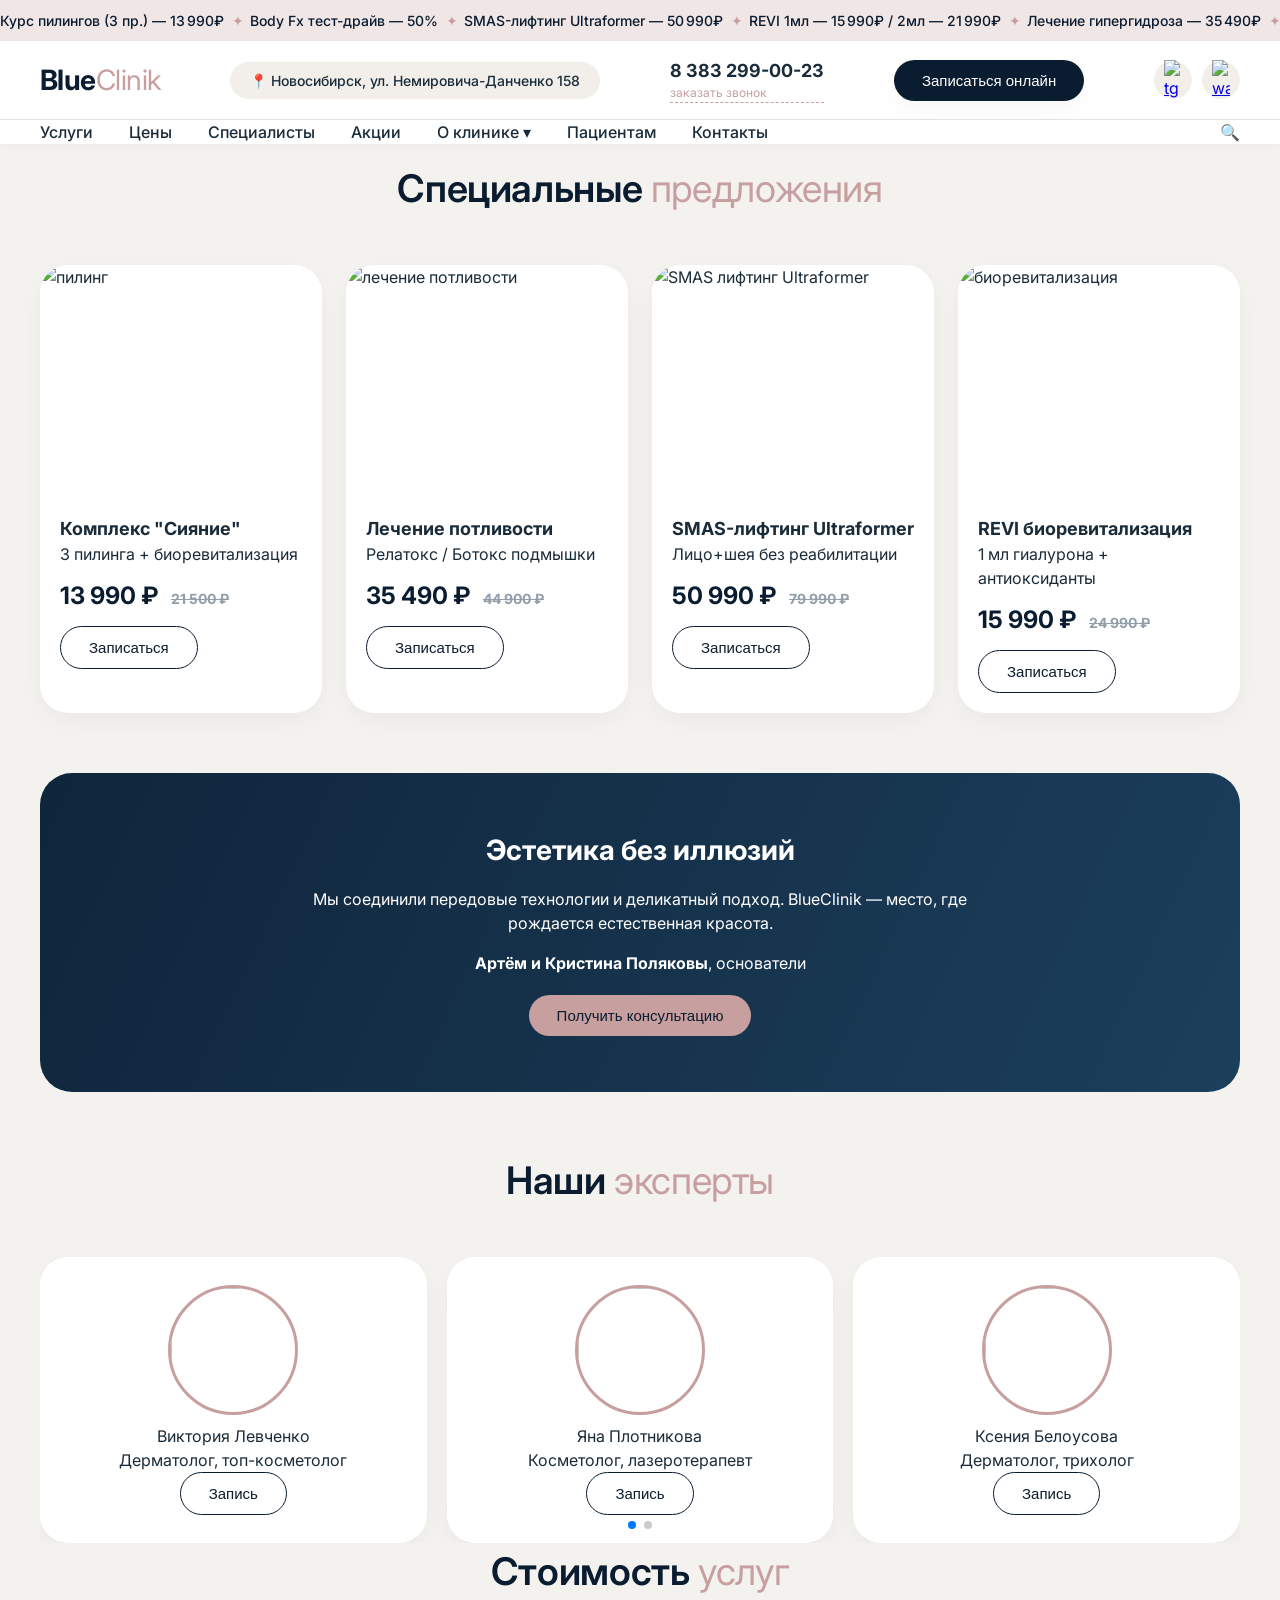
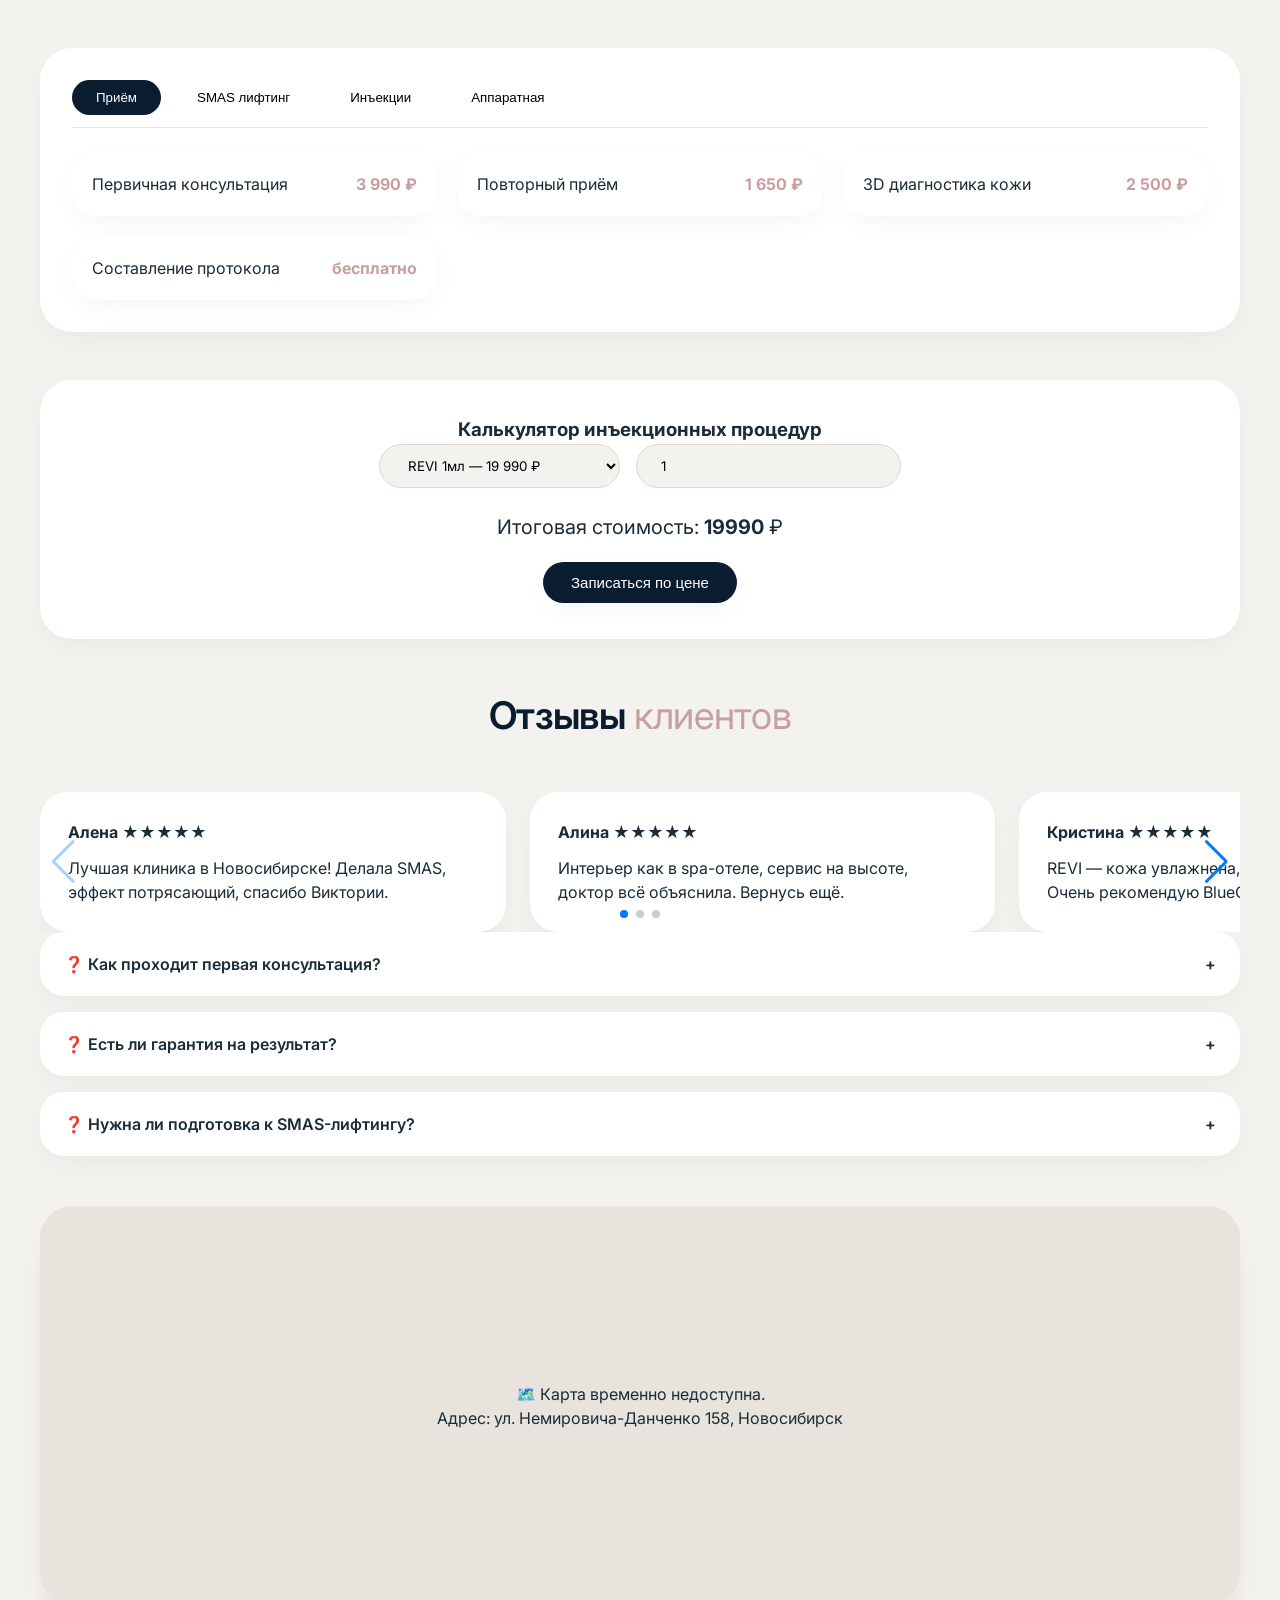
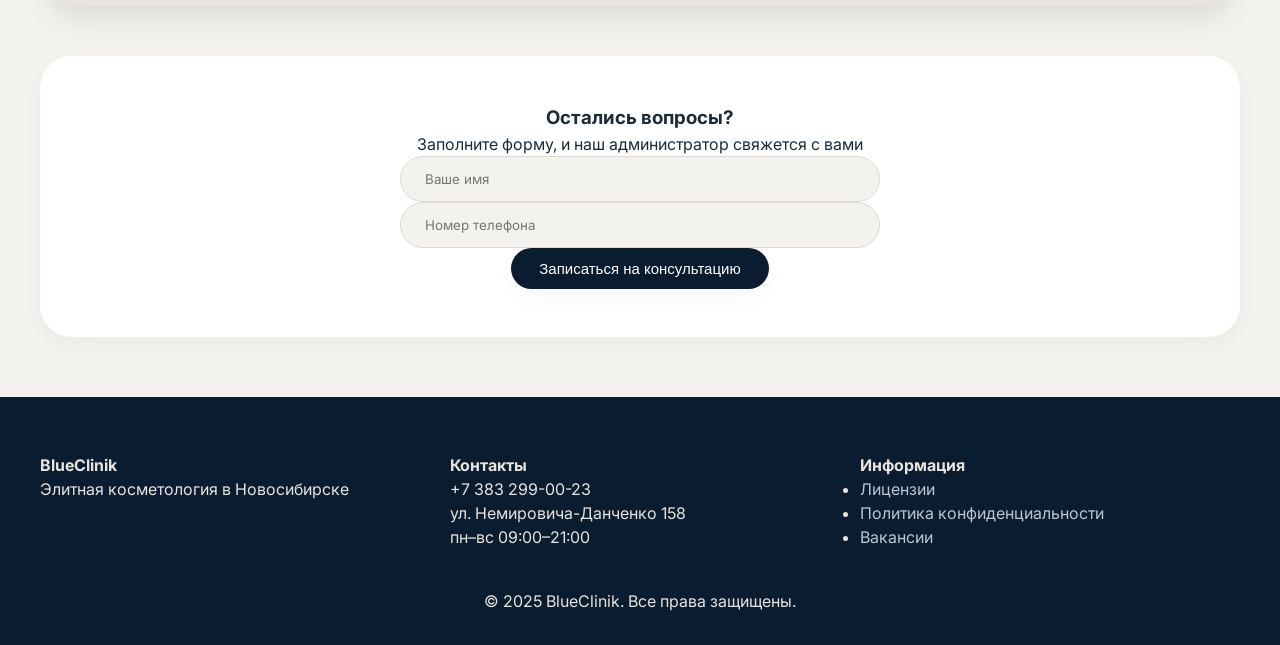
==== blueclinik/index.html @ 09b3f201 "2" ====
<!DOCTYPE html>
<html lang="ru">
<head>
    <meta charset="UTF-8">
    <meta name="viewport" content="width=device-width, initial-scale=1.0, user-scalable=yes">
    <title>BlueClinik | Элитная косметология Новосибирск</title>
    <link href="https://fonts.googleapis.com/css2?family=Inter:opsz,wght@14..32,300;14..32,400;14..32,500;14..32,600;14..32,700&display=swap" rel="stylesheet">
    <link rel="stylesheet" href="https://cdn.jsdelivr.net/npm/swiper@11/swiper-bundle.min.css" />
    <style>
        * {
            margin: 0;
            padding: 0;
            box-sizing: border-box;
        }

        :root {
            --bg-page: #F4F2EF;
            --card-bg: #FFFFFF;
            --primary-dark: #0A1C2F;
            --primary-medium: #1F3E5C;
            --accent: #C89F9F;
            --accent-light: #F1E6E6;
            --text-dark: #1A2C3A;
            --text-medium: #5D6F7F;
            --text-light: #919EAB;
            --shadow: 0 8px 28px -6px rgba(0, 0, 0, 0.06);
            --shadow-hover: 0 20px 32px -12px rgba(0, 0, 0, 0.12);
            --transition: all 0.3s ease;
            --border-radius-card: 28px;
        }

        body {
            font-family: 'Inter', sans-serif;
            background-color: var(--bg-page);
            color: var(--text-dark);
            line-height: 1.5;
            scroll-behavior: smooth;
        }

        .container {
            max-width: 1280px;
            margin: 0 auto;
            padding: 0 40px;
        }

        .section-title {
            font-size: 38px;
            font-weight: 600;
            margin-bottom: 48px;
            text-align: center;
            color: var(--primary-dark);
            letter-spacing: -0.01em;
        }
        .section-title span {
            color: var(--accent);
            font-weight: 400;
        }

        .btn {
            display: inline-flex;
            align-items: center;
            justify-content: center;
            gap: 8px;
            padding: 12px 28px;
            font-weight: 500;
            border-radius: 60px;
            transition: var(--transition);
            cursor: pointer;
            border: none;
            font-size: 15px;
        }
        .btn-primary {
            background: var(--primary-dark);
            color: white;
            box-shadow: var(--shadow);
        }
        .btn-primary:hover {
            background: var(--primary-medium);
            transform: translateY(-2px);
        }
        .btn-outline {
            background: transparent;
            border: 1.5px solid var(--primary-dark);
            color: var(--primary-dark);
        }
        .btn-outline:hover {
            background: var(--primary-dark);
            color: white;
        }
        .btn-accent {
            background: var(--accent);
            color: var(--primary-dark);
        }
        .btn-accent:hover {
            background: #B88888;
            transform: translateY(-2px);
        }

        /* Header */
        .header {
            position: fixed;
            top: 0;
            left: 0;
            width: 100%;
            z-index: 1000;
            background: var(--card-bg);
            box-shadow: 0 2px 12px rgba(0,0,0,0.03);
        }
        .ticker {
            background: var(--accent-light);
            overflow: hidden;
            white-space: nowrap;
            padding: 10px 0;
            font-size: 14px;
            font-weight: 500;
            color: var(--primary-dark);
        }
        .ticker-content {
            display: inline-block;
            animation: ticker 35s linear infinite;
        }
        .ticker-content span {
            display: inline;
            margin: 0;
            padding: 0;
        }
        .ticker-content span:not(:last-child)::after {
            content: " ✦ ";
            margin: 0 2px 0 4px;
            color: var(--accent);
        }
        @keyframes ticker {
            0% { transform: translateX(0); }
            100% { transform: translateX(-50%); }
        }

        .header-main {
            padding: 16px 0;
            border-bottom: 1px solid #E8E3DC;
        }
        .header-top {
            display: flex;
            align-items: center;
            justify-content: space-between;
            flex-wrap: wrap;
            gap: 20px;
        }
        .logo {
            font-size: 28px;
            font-weight: 700;
            letter-spacing: -0.02em;
            color: var(--primary-dark);
            text-decoration: none;
        }
        .logo span {
            color: var(--accent);
            font-weight: 400;
        }
        .address {
            display: flex;
            align-items: center;
            gap: 8px;
            background: #F2EFEB;
            padding: 8px 20px;
            border-radius: 60px;
            font-size: 14px;
            font-weight: 500;
        }
        .phone-number {
            font-weight: 700;
            font-size: 18px;
        }
        .callback-link {
            font-size: 12px;
            color: var(--accent);
            cursor: pointer;
            border-bottom: 1px dashed;
        }
        .messengers {
            display: flex;
            gap: 10px;
        }
        .messenger {
            width: 38px;
            height: 38px;
            background: #F2EFEB;
            border-radius: 50%;
            display: flex;
            align-items: center;
            justify-content: center;
            transition: var(--transition);
        }
        .nav {
            background: var(--card-bg);
        }
        .nav .container {
            display: flex;
            justify-content: space-between;
            align-items: center;
        }
        .menu {
            display: flex;
            list-style: none;
            gap: 36px;
        }
        .menu a {
            text-decoration: none;
            color: var(--text-dark);
            font-weight: 500;
            transition: var(--transition);
        }
        .menu a:hover {
            color: var(--accent);
        }
        .dropbtn {
            position: relative;
        }
        .submenu {
            position: absolute;
            top: 100%;
            left: 0;
            background: white;
            min-width: 200px;
            border-radius: 20px;
            box-shadow: var(--shadow-hover);
            padding: 12px 0;
            opacity: 0;
            visibility: hidden;
            transition: 0.2s;
            list-style: none;
            z-index: 100;
        }
        .dropbtn:hover .submenu {
            opacity: 1;
            visibility: visible;
        }
        .submenu li a {
            padding: 8px 24px;
            display: block;
        }
        .mobile-toggle {
            display: none;
            background: none;
            border: none;
            font-size: 28px;
            cursor: pointer;
        }
        main {
            margin-top: 160px;
        }

        .offers-grid {
            display: grid;
            grid-template-columns: repeat(4, 1fr);
            gap: 24px;
            margin: 40px 0;
        }
        .offer-card {
            background: var(--card-bg);
            border-radius: var(--border-radius-card);
            overflow: hidden;
            transition: var(--transition);
            box-shadow: var(--shadow);
        }
        .offer-card:hover {
            transform: translateY(-6px);
            box-shadow: var(--shadow-hover);
        }
        .offer-img {
            height: 230px;
            overflow: hidden;
        }
        .offer-img img {
            width: 100%;
            height: 100%;
            object-fit: cover;
            transition: transform 0.4s;
        }
        .offer-card:hover .offer-img img {
            transform: scale(1.04);
        }
        .offer-content {
            padding: 20px;
        }
        .offer-title {
            font-weight: 700;
            font-size: 18px;
        }
        .price {
            font-size: 24px;
            font-weight: 700;
            color: var(--primary-dark);
            margin: 12px 0;
        }
        .old-price {
            font-size: 14px;
            text-decoration: line-through;
            color: var(--text-light);
            margin-left: 8px;
        }

        .owner-banner {
            background: linear-gradient(115deg, #0F253B 0%, #1C3F5C 100%);
            border-radius: 32px;
            padding: 56px 48px;
            margin: 60px 0;
            text-align: center;
            color: white;
        }
        .owner-banner h3 {
            font-size: 28px;
            color: white;
        }

        .specialist-card {
            background: var(--card-bg);
            border-radius: 28px;
            text-align: center;
            padding: 28px 16px;
            transition: var(--transition);
            box-shadow: var(--shadow);
        }
        .specialist-card img {
            width: 130px;
            height: 130px;
            border-radius: 50%;
            object-fit: cover;
            border: 3px solid var(--accent);
        }

        .services-grid {
            display: grid;
            grid-template-columns: repeat(3, 1fr);
            gap: 20px;
            margin-top: 24px;
        }
        .service-item-card {
            background: var(--card-bg);
            padding: 20px;
            border-radius: 24px;
            display: flex;
            justify-content: space-between;
            align-items: center;
            box-shadow: var(--shadow);
        }
        .service-price {
            font-weight: 700;
            color: var(--accent);
        }
        .tabs-container {
            background: var(--card-bg);
            border-radius: 32px;
            padding: 32px;
            margin: 40px 0;
            box-shadow: var(--shadow);
        }
        .tabs-header {
            display: flex;
            gap: 12px;
            border-bottom: 1px solid #E8E3DC;
            padding-bottom: 12px;
            margin-bottom: 24px;
            flex-wrap: wrap;
        }
        .tab-btn {
            background: none;
            border: none;
            padding: 10px 24px;
            border-radius: 40px;
            font-weight: 500;
            cursor: pointer;
            transition: 0.2s;
        }
        .tab-btn.active {
            background: var(--primary-dark);
            color: white;
        }
        .tab-pane {
            display: none;
        }
        .tab-pane.active {
            display: block;
            animation: fade 0.25s;
        }
        @keyframes fade {
            from { opacity: 0; transform: translateY(8px); }
            to { opacity: 1; transform: translateY(0); }
        }

        .calculator-box {
            background: var(--card-bg);
            border-radius: 32px;
            padding: 36px;
            margin: 48px 0;
            text-align: center;
            box-shadow: var(--shadow);
        }
        .calc-row {
            display: flex;
            gap: 16px;
            justify-content: center;
            flex-wrap: wrap;
        }
        .calc-select {
            padding: 12px 24px;
            border-radius: 60px;
            border: 1px solid #E0D8D0;
            background: var(--bg-page);
            font-family: inherit;
        }
        .calc-result {
            margin-top: 24px;
            font-size: 20px;
        }

        .review-card {
            background: var(--card-bg);
            border-radius: 28px;
            padding: 28px;
            box-shadow: var(--shadow);
        }
        .review-author {
            font-weight: 700;
            margin-bottom: 12px;
        }

        .faq-item {
            background: var(--card-bg);
            border-radius: 24px;
            padding: 20px 24px;
            margin-bottom: 16px;
            cursor: pointer;
            box-shadow: var(--shadow);
        }
        .faq-question {
            display: flex;
            justify-content: space-between;
            font-weight: 600;
        }
        .faq-answer {
            max-height: 0;
            overflow: hidden;
            transition: 0.3s;
            color: var(--text-medium);
        }
        .faq-item.active .faq-answer {
            max-height: 150px;
            margin-top: 16px;
        }

        .map-container {
            margin: 50px 0;
            border-radius: 32px;
            overflow: hidden;
            box-shadow: var(--shadow-hover);
            height: 400px;
        }
        #map {
            width: 100%;
            height: 100%;
        }

        .contact-section {
            background: var(--card-bg);
            border-radius: 32px;
            padding: 48px;
            text-align: center;
            margin: 40px 0;
            box-shadow: var(--shadow);
        }
        .form-group input, .form-group textarea {
            width: 100%;
            max-width: 480px;
            padding: 14px 24px;
            border-radius: 60px;
            border: 1px solid #E0D8D0;
            background: var(--bg-page);
            font-family: inherit;
        }

        .footer {
            background: var(--primary-dark);
            color: #E8E3DC;
            padding: 56px 0 32px;
            margin-top: 60px;
        }
        .footer a {
            color: #B9C7D4;
            text-decoration: none;
        }
        .footer a:hover {
            color: var(--accent);
        }
        .footer-grid {
            display: grid;
            grid-template-columns: repeat(auto-fit, minmax(200px, 1fr));
            gap: 30px;
        }

        @media (max-width: 992px) {
            .offers-grid {
                grid-template-columns: repeat(2, 1fr);
            }
            .services-grid {
                grid-template-columns: 1fr 1fr;
            }
        }
        @media (max-width: 768px) {
            .container {
                padding: 0 20px;
            }
            .menu {
                display: none;
            }
            .mobile-toggle {
                display: block;
            }
            .offers-grid, .services-grid {
                grid-template-columns: 1fr;
            }
            main {
                margin-top: 140px;
            }
            .tabs-header {
                flex-direction: column;
            }
            .owner-banner {
                padding: 32px 20px;
            }
        }
    </style>
</head>
<body>

<header class="header">
    <div class="ticker">
        <div class="ticker-content">
            <span>Курс пилингов (3 пр.) — 13 990₽</span><span>Body Fx тест-драйв — 50%</span><span>SMAS-лифтинг Ultraformer — 50 990₽</span><span>REVI 1мл — 15 990₽ / 2мл — 21 990₽</span><span>Лечение гипергидроза — 35 490₽</span><span>RF-лифтинг лица — 6 900₽</span><span>Лазерная шлифовка — 14 900₽</span><span>Контурная пластика губ — 23 900₽</span><span>Мезотерапия лица — 7 500₽</span>
        </div>
    </div>
    <div class="header-main">
        <div class="container">
            <div class="header-top">
                <a href="/" class="logo">Blue<span>Clinik</span></a>
                <div class="address">📍 Новосибирск, ул. Немировича-Данченко 158</div>
                <div class="phone">
                    <div class="phone-number">8 383 299-00-23</div>
                    <div class="callback-link" id="callbackBtn">заказать звонок</div>
                </div>
                <button class="btn btn-primary" id="appointmentBtn">Записаться онлайн</button>
                <div class="messengers">
                    <a href="#" class="messenger"><img src="https://img.icons8.com/ios-glyphs/30/0A1C2F/telegram.png" width="18" alt="tg"></a>
                    <a href="#" class="messenger"><img src="https://img.icons8.com/ios-glyphs/30/0A1C2F/whatsapp.png" width="18" alt="wa"></a>
                </div>
                <button class="mobile-toggle" id="mobileMenuBtn">☰</button>
            </div>
        </div>
    </div>
    <div class="nav">
        <div class="container">
            <ul class="menu">
                <li><a href="#">Услуги</a></li><li><a href="#">Цены</a></li><li><a href="#">Специалисты</a></li><li><a href="#">Акции</a></li>
                <li class="dropbtn"><a href="#">О клинике ▾</a><ul class="submenu"><li><a href="#">Отзывы</a></li><li><a href="#">До/После</a></li><li><a href="#">Оборудование</a></li><li><a href="#">Лицензии</a></li></ul></li>
                <li><a href="#">Пациентам</a></li><li><a href="#">Контакты</a></li>
            </ul>
            <div>🔍</div>
        </div>
    </div>
</header>

<main>
    <div class="container">
        <!-- Спецпредложения -->
        <section>
            <h2 class="section-title">Специальные <span>предложения</span></h2>
            <div class="offers-grid">
                <div class="offer-card">
                    <div class="offer-img"><img src="https://images.pexels.com/photos/3757953/pexels-photo-3757953.jpeg?auto=compress&cs=tinysrgb&w=600" alt="пилинг"></div>
                    <div class="offer-content">
                        <h3 class="offer-title">Комплекс "Сияние"</h3>
                        <p>3 пилинга + биоревитализация</p>
                        <div class="price">13 990 ₽ <span class="old-price">21 500 ₽</span></div>
                        <button class="btn btn-outline" data-modal="consultation">Записаться</button>
                    </div>
                </div>
                <div class="offer-card">
                    <div class="offer-img"><img src="https://images.pexels.com/photos/4041392/pexels-photo-4041392.jpeg?auto=compress&cs=tinysrgb&w=600" alt="лечение потливости"></div>
                    <div class="offer-content">
                        <h3 class="offer-title">Лечение потливости</h3>
                        <p>Релатокс / Ботокс подмышки</p>
                        <div class="price">35 490 ₽ <span class="old-price">44 900 ₽</span></div>
                        <button class="btn btn-outline" data-modal="consultation">Записаться</button>
                    </div>
                </div>
                <!-- SMAS-лифтинг с изображением -->
                <div class="offer-card">
                    <div class="offer-img"><img src="https://images.unsplash.com/photo-1570172619644-dfd03ed5d881?w=600&auto=format" alt="SMAS лифтинг Ultraformer"></div>
                    <div class="offer-content">
                        <h3 class="offer-title">SMAS-лифтинг Ultraformer</h3>
                        <p>Лицо+шея без реабилитации</p>
                        <div class="price">50 990 ₽ <span class="old-price">79 990 ₽</span></div>
                        <button class="btn btn-outline" data-modal="consultation">Записаться</button>
                    </div>
                </div>
                <div class="offer-card">
                    <div class="offer-img"><img src="https://images.pexels.com/photos/3975586/pexels-photo-3975586.jpeg?auto=compress&cs=tinysrgb&w=600" alt="биоревитализация"></div>
                    <div class="offer-content">
                        <h3 class="offer-title">REVI биоревитализация</h3>
                        <p>1 мл гиалурона + антиоксиданты</p>
                        <div class="price">15 990 ₽ <span class="old-price">24 990 ₽</span></div>
                        <button class="btn btn-outline" data-modal="consultation">Записаться</button>
                    </div>
                </div>
            </div>
        </section>

        <!-- Блок владельцев -->
        <div class="owner-banner">
            <h3>Эстетика без иллюзий</h3>
            <p style="max-width:700px; margin: 16px auto">Мы соединили передовые технологии и деликатный подход. BlueClinik — место, где рождается естественная красота.</p>
            <p><strong>Артём и Кристина Поляковы</strong>, основатели</p>
            <button class="btn btn-accent" data-modal="consultation" style="margin-top: 20px;">Получить консультацию</button>
        </div>

        <!-- Специалисты (слайдер) -->
        <section>
            <h2 class="section-title">Наши <span>эксперты</span></h2>
            <div class="swiper specialists-swiper">
                <div class="swiper-wrapper">
                    <div class="swiper-slide"><div class="specialist-card"><img src="https://randomuser.me/api/portraits/women/68.jpg"><div class="specialist-name">Виктория Левченко</div><div class="specialist-spec">Дерматолог, топ-косметолог</div><button class="btn btn-outline">Запись</button></div></div>
                    <div class="swiper-slide"><div class="specialist-card"><img src="https://randomuser.me/api/portraits/women/65.jpg"><div class="specialist-name">Яна Плотникова</div><div class="specialist-spec">Косметолог, лазеротерапевт</div><button class="btn btn-outline">Запись</button></div></div>
                    <div class="swiper-slide"><div class="specialist-card"><img src="https://randomuser.me/api/portraits/women/44.jpg"><div class="specialist-name">Ксения Белоусова</div><div class="specialist-spec">Дерматолог, трихолог</div><button class="btn btn-outline">Запись</button></div></div>
                    <div class="swiper-slide"><div class="specialist-card"><img src="https://randomuser.me/api/portraits/women/90.jpg"><div class="specialist-name">Маргарита Тихонова</div><div class="specialist-spec">Лазеротерапевт, косметолог</div><button class="btn btn-outline">Запись</button></div></div>
                </div>
                <div class="swiper-pagination"></div>
            </div>
        </section>

        <!-- Услуги (табы) -->
        <section>
            <h2 class="section-title">Стоимость <span>услуг</span></h2>
            <div class="tabs-container">
                <div class="tabs-header">
                    <button class="tab-btn active" data-tab="priem">Приём</button>
                    <button class="tab-btn" data-tab="smas">SMAS лифтинг</button>
                    <button class="tab-btn" data-tab="injections">Инъекции</button>
                    <button class="tab-btn" data-tab="hardware">Аппаратная</button>
                </div>
                <div class="tab-pane active" id="priem">
                    <div class="services-grid">
                        <div class="service-item-card"><span>Первичная консультация</span><span class="service-price">3 990 ₽</span></div>
                        <div class="service-item-card"><span>Повторный приём</span><span class="service-price">1 650 ₽</span></div>
                        <div class="service-item-card"><span>3D диагностика кожи</span><span class="service-price">2 500 ₽</span></div>
                        <div class="service-item-card"><span>Составление протокола</span><span class="service-price">бесплатно</span></div>
                    </div>
                </div>
                <div class="tab-pane" id="smas">
                    <div class="services-grid">
                        <div class="service-item-card"><span>Лицо + шея (1100 л)</span><span class="service-price">145 000 ₽</span></div>
                        <div class="service-item-card"><span>Область глаз (300 л)</span><span class="service-price">37 000 ₽</span></div>
                        <div class="service-item-card"><span>Живот (1500 л)</span><span class="service-price">115 000 ₽</span></div>
                        <div class="service-item-card"><span>Внутренняя часть бедра</span><span class="service-price">142 500 ₽</span></div>
                    </div>
                </div>
                <div class="tab-pane" id="injections">
                    <div class="services-grid">
                        <div class="service-item-card"><span>Биоревитализация REVI 1мл</span><span class="service-price">15 990 ₽</span></div>
                        <div class="service-item-card"><span>Контурная пластика губ 1мл</span><span class="service-price">23 900 ₽</span></div>
                        <div class="service-item-card"><span>Ботокс (1 зона)</span><span class="service-price">12 500 ₽</span></div>
                        <div class="service-item-card"><span>Мезотерапия лица</span><span class="service-price">7 500 ₽</span></div>
                    </div>
                </div>
                <div class="tab-pane" id="hardware">
                    <div class="services-grid">
                        <div class="service-item-card"><span>RF-лифтинг лица</span><span class="service-price">6 900 ₽</span></div>
                        <div class="service-item-card"><span>Лазерная шлифовка</span><span class="service-price">14 900 ₽</span></div>
                        <div class="service-item-card"><span>Ультразвуковая чистка</span><span class="service-price">4 500 ₽</span></div>
                        <div class="service-item-card"><span>Микротоки (курс 5)</span><span class="service-price">12 500 ₽</span></div>
                    </div>
                </div>
            </div>
        </section>

        <!-- Калькулятор -->
        <div class="calculator-box">
            <h3>Калькулятор инъекционных процедур</h3>
            <div class="calc-row">
                <select id="calcProcedure" class="calc-select">
                    <option value="19990">REVI 1мл — 19 990 ₽</option>
                    <option value="15990">REVI гидро — 15 990 ₽</option>
                    <option value="34990">Ботокс (лицо) — 34 990 ₽</option>
                </select>
                <input type="number" id="calcQuantity" min="1" value="1" class="calc-select">
            </div>
            <div class="calc-result">Итоговая стоимость: <strong id="calcTotal">19 990</strong> ₽</div>
            <button class="btn btn-primary" data-modal="consultation" style="margin-top: 20px;">Записаться по цене</button>
        </div>

        <!-- Отзывы (слайдер) -->
        <section>
            <h2 class="section-title">Отзывы <span>клиентов</span></h2>
            <div class="swiper reviews-swiper">
                <div class="swiper-wrapper">
                    <div class="swiper-slide"><div class="review-card"><div class="review-author">Алена ★★★★★</div><p>Лучшая клиника в Новосибирске! Делала SMAS, эффект потрясающий, спасибо Виктории.</p></div></div>
                    <div class="swiper-slide"><div class="review-card"><div class="review-author">Алина ★★★★★</div><p>Интерьер как в spa-отеле, сервис на высоте, доктор всё объяснила. Вернусь ещё.</p></div></div>
                    <div class="swiper-slide"><div class="review-card"><div class="review-author">Кристина ★★★★★</div><p>REVI — кожа увлажнена, процедура комфортная. Очень рекомендую BlueClinik.</p></div></div>
                    <div class="swiper-slide"><div class="review-card"><div class="review-author">Екатерина ★★★★★</div><p>После RF-лифтинга лицо подтянулось, спасибо Яне Николаевне!</p></div></div>
                </div>
                <div class="swiper-pagination"></div>
                <div class="swiper-button-next"></div>
                <div class="swiper-button-prev"></div>
            </div>
        </section>

        <!-- FAQ -->
        <div class="faq-grid" id="faq">
            <div class="faq-item"><div class="faq-question">❓ Как проходит первая консультация? <span>+</span></div><div class="faq-answer">Осмотр кожи, диагностика, подбор протокола. Длится 40−60 мин.</div></div>
            <div class="faq-item"><div class="faq-question">❓ Есть ли гарантия на результат? <span>+</span></div><div class="faq-answer">Мы даём рекомендации и наблюдаем результат, возврат средств регламентирован договором.</div></div>
            <div class="faq-item"><div class="faq-question">❓ Нужна ли подготовка к SMAS-лифтингу? <span>+</span></div><div class="faq-answer">За 2 недели исключить ретиноиды, врач даст полный список.</div></div>
        </div>

        <!-- Карта с точными координатами (54.991759, 82.914312) -->
        <div class="map-container">
            <div id="map"></div>
        </div>

        <!-- Форма -->
        <div class="contact-section">
            <h3>Остались вопросы?</h3>
            <p>Заполните форму, и наш администратор свяжется с вами</p>
            <form id="mainForm">
                <div class="form-group"><input type="text" placeholder="Ваше имя" required></div>
                <div class="form-group"><input type="tel" placeholder="Номер телефона" required></div>
                <button type="submit" class="btn btn-primary">Записаться на консультацию</button>
            </form>
        </div>
    </div>
</main>

<footer class="footer">
    <div class="container">
        <div class="footer-grid">
            <div><h4>BlueClinik</h4><p>Элитная косметология в Новосибирске</p></div>
            <div><h4>Контакты</h4><p>+7 383 299-00-23<br>ул. Немировича-Данченко 158<br>пн–вс 09:00–21:00</p></div>
            <div><h4>Информация</h4><ul><li><a href="#">Лицензии</a></li><li><a href="#">Политика конфиденциальности</a></li><li><a href="#">Вакансии</a></li></ul></div>
        </div>
        <div style="text-align:center; padding-top:40px;">© 2025 BlueClinik. Все права защищены.</div>
    </div>
</footer>

<!-- Модальное окно -->
<div id="modalConsultation" style="display:none; position:fixed; top:0; left:0; width:100%; height:100%; background:rgba(0,0,0,0.6); justify-content:center; align-items:center; z-index:2000;">
    <div style="background:white; max-width:450px; width:90%; border-radius:32px; padding:32px; position:relative;">
        <span class="close-modal" style="position:absolute; right:20px; top:15px; font-size:28px; cursor:pointer;">&times;</span>
        <h3>Запись на приём</h3>
        <form id="modalForm">
            <div class="form-group"><input type="text" placeholder="Имя" required></div>
            <div class="form-group"><input type="tel" placeholder="Телефон" required></div>
            <button type="submit" class="btn btn-primary">Отправить заявку</button>
        </form>
    </div>
</div>

<script src="https://cdn.jsdelivr.net/npm/swiper@11/swiper-bundle.min.js"></script>
<script src="https://api-maps.yandex.ru/2.1/?apikey=ваш_api_ключ&lang=ru_RU"></script>
<script>
    // Инициализация карты с точными координатами (54.991759, 82.914312)
    function initMap() {
        var myMap = new ymaps.Map("map", {
            center: [54.991759, 82.914312],
            zoom: 17,
            controls: ['zoomControl', 'fullscreenControl']
        });
        var placemark = new ymaps.Placemark([54.991759, 82.914312], {
            balloonContentHeader: "BlueClinik",
            balloonContentBody: "ул. Немировича-Данченко, 158<br>Новосибирск<br>Элитная косметология",
            hintContent: "BlueClinik"
        }, {
            preset: 'islands#redDotIcon',
            iconColor: '#C89F9F'
        });
        myMap.geoObjects.add(placemark);
    }

    if (typeof ymaps !== 'undefined') {
        ymaps.ready(initMap);
    } else {
        document.getElementById('map').innerHTML = '<div style="background:#E8E3DC; height:100%; display:flex; align-items:center; justify-content:center; text-align:center;">🗺️ Карта временно недоступна.<br>Адрес: ул. Немировича-Данченко 158, Новосибирск</div>';
    }

    // Все скрипты после загрузки DOM
    document.addEventListener('DOMContentLoaded', function() {
        // Слайдер специалистов
        if (document.querySelector('.specialists-swiper')) {
            new Swiper('.specialists-swiper', {
                slidesPerView: 1,
                spaceBetween: 20,
                pagination: { el: '.swiper-pagination', clickable: true },
                breakpoints: { 640: { slidesPerView: 2 }, 1024: { slidesPerView: 3 } }
            });
        }
        // Слайдер отзывов
        if (document.querySelector('.reviews-swiper')) {
            new Swiper('.reviews-swiper', {
                slidesPerView: 1,
                spaceBetween: 24,
                navigation: { nextEl: '.swiper-button-next', prevEl: '.swiper-button-prev' },
                pagination: { el: '.swiper-pagination', clickable: true },
                breakpoints: { 768: { slidesPerView: 2 }, 1024: { slidesPerView: 2.5 } }
            });
        }

        // Табы
        document.querySelectorAll('.tab-btn').forEach(btn => {
            btn.addEventListener('click', () => {
                const tabId = btn.dataset.tab;
                document.querySelectorAll('.tab-btn').forEach(b => b.classList.remove('active'));
                btn.classList.add('active');
                document.querySelectorAll('.tab-pane').forEach(p => p.classList.remove('active'));
                document.getElementById(tabId).classList.add('active');
            });
        });

        // Калькулятор
        const procSelect = document.getElementById('calcProcedure');
        const quantInput = document.getElementById('calcQuantity');
        const totalSpan = document.getElementById('calcTotal');
        if (procSelect && quantInput && totalSpan) {
            function updateCalc() {
                let price = parseInt(procSelect.value);
                let qty = parseInt(quantInput.value) || 1;
                totalSpan.innerText = price * qty;
            }
            procSelect.addEventListener('change', updateCalc);
            quantInput.addEventListener('input', updateCalc);
            updateCalc();
        }

        // FAQ аккордеон
        document.querySelectorAll('.faq-item').forEach(item => {
            item.addEventListener('click', () => {
                item.classList.toggle('active');
            });
        });

        // Модальные окна
        const modal = document.getElementById('modalConsultation');
        const appointmentBtn = document.getElementById('appointmentBtn');
        const callbackBtn = document.getElementById('callbackBtn');
        const closeModal = document.querySelector('.close-modal');
        if (appointmentBtn) appointmentBtn.addEventListener('click', () => modal.style.display = 'flex');
        if (callbackBtn) callbackBtn.addEventListener('click', () => modal.style.display = 'flex');
        if (closeModal) closeModal.addEventListener('click', () => modal.style.display = 'none');
        window.addEventListener('click', (e) => { if (e.target === modal) modal.style.display = 'none'; });

        // Формы
        document.querySelectorAll('form').forEach(form => {
            form.addEventListener('submit', (e) => {
                e.preventDefault();
                alert('Спасибо! Мы свяжемся с вами в ближайшее время.');
                form.reset();
                if (modal) modal.style.display = 'none';
            });
        });

        // Мобильное меню
        const mobileBtn = document.getElementById('mobileMenuBtn');
        const navMenu = document.querySelector('.menu');
        if (mobileBtn && navMenu) {
            mobileBtn.addEventListener('click', () => {
                if (navMenu.style.display === 'flex') navMenu.style.display = 'none';
                else navMenu.style.display = 'flex';
                if (window.innerWidth <= 768) navMenu.style.flexDirection = 'column';
            });
            window.addEventListener('resize', () => {
                if (window.innerWidth > 768) navMenu.style.display = '';
            });
        }
    });
</script>
</body>
</html>
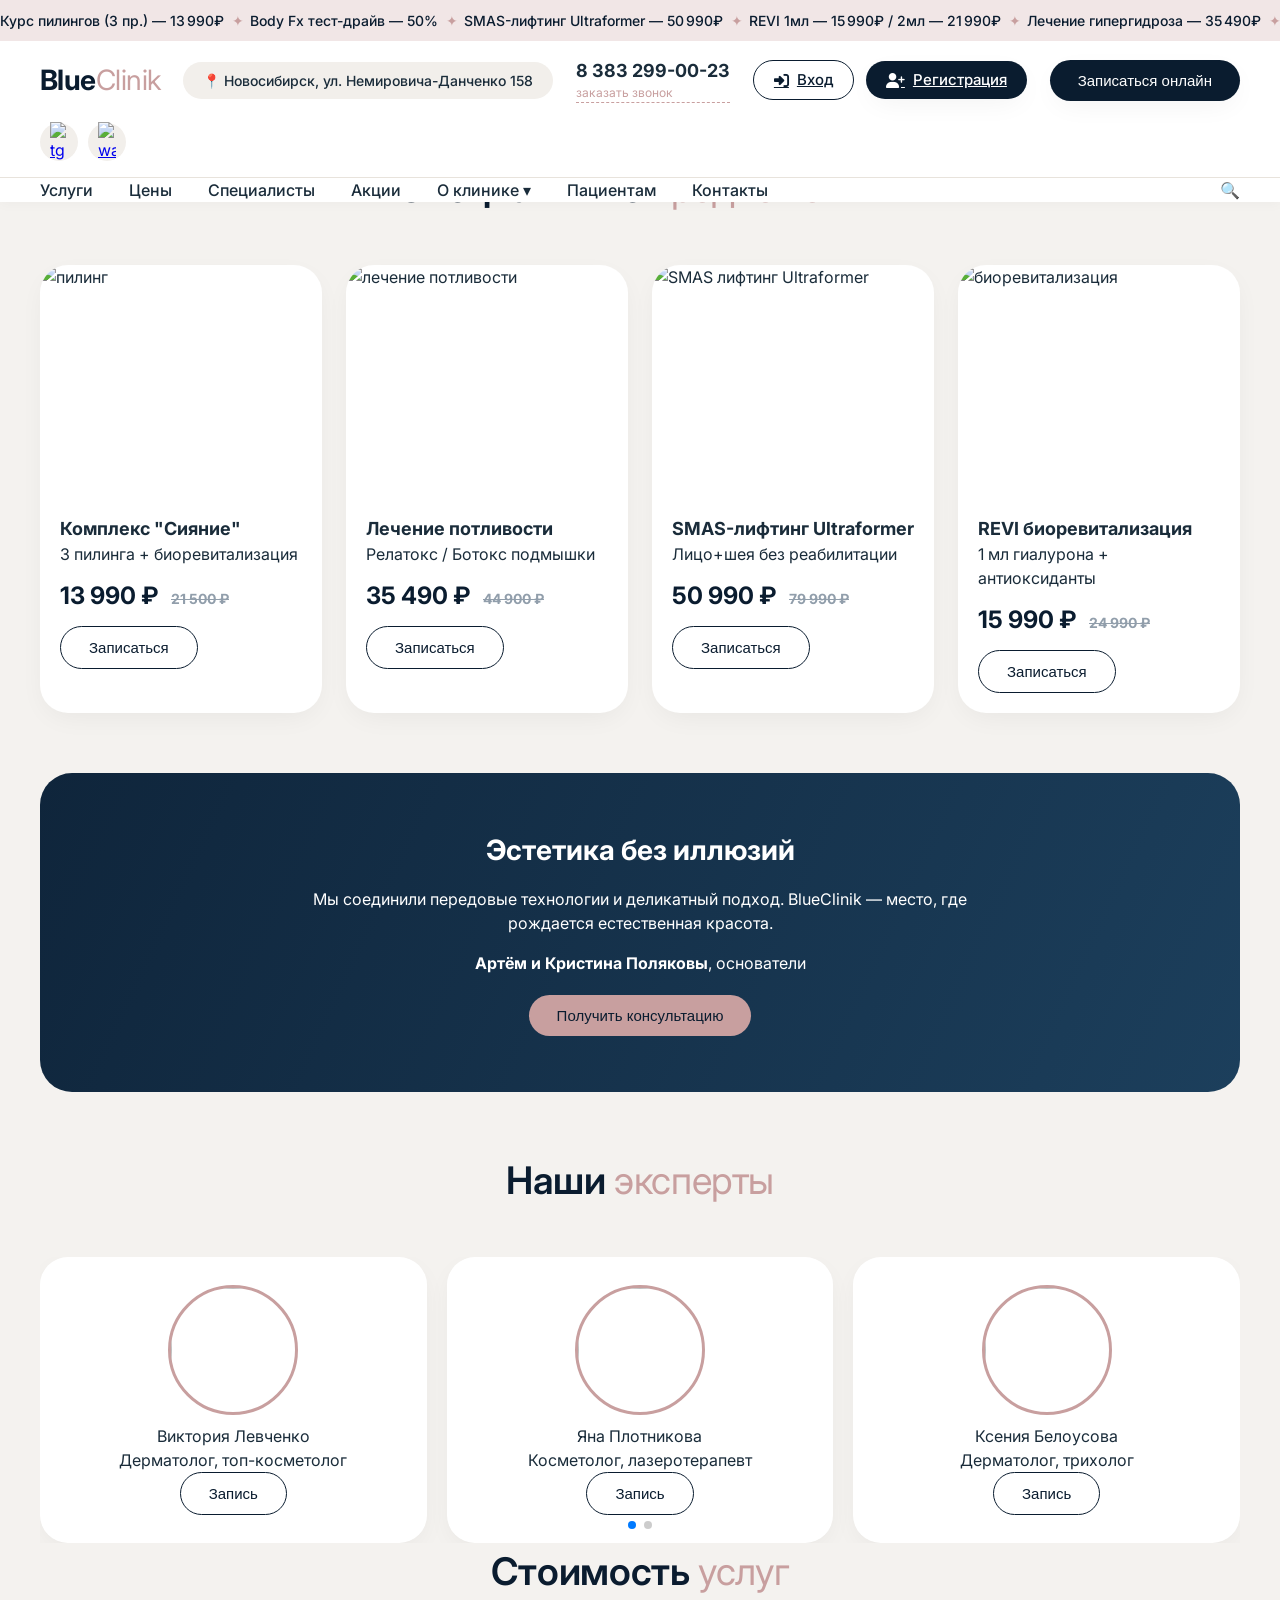
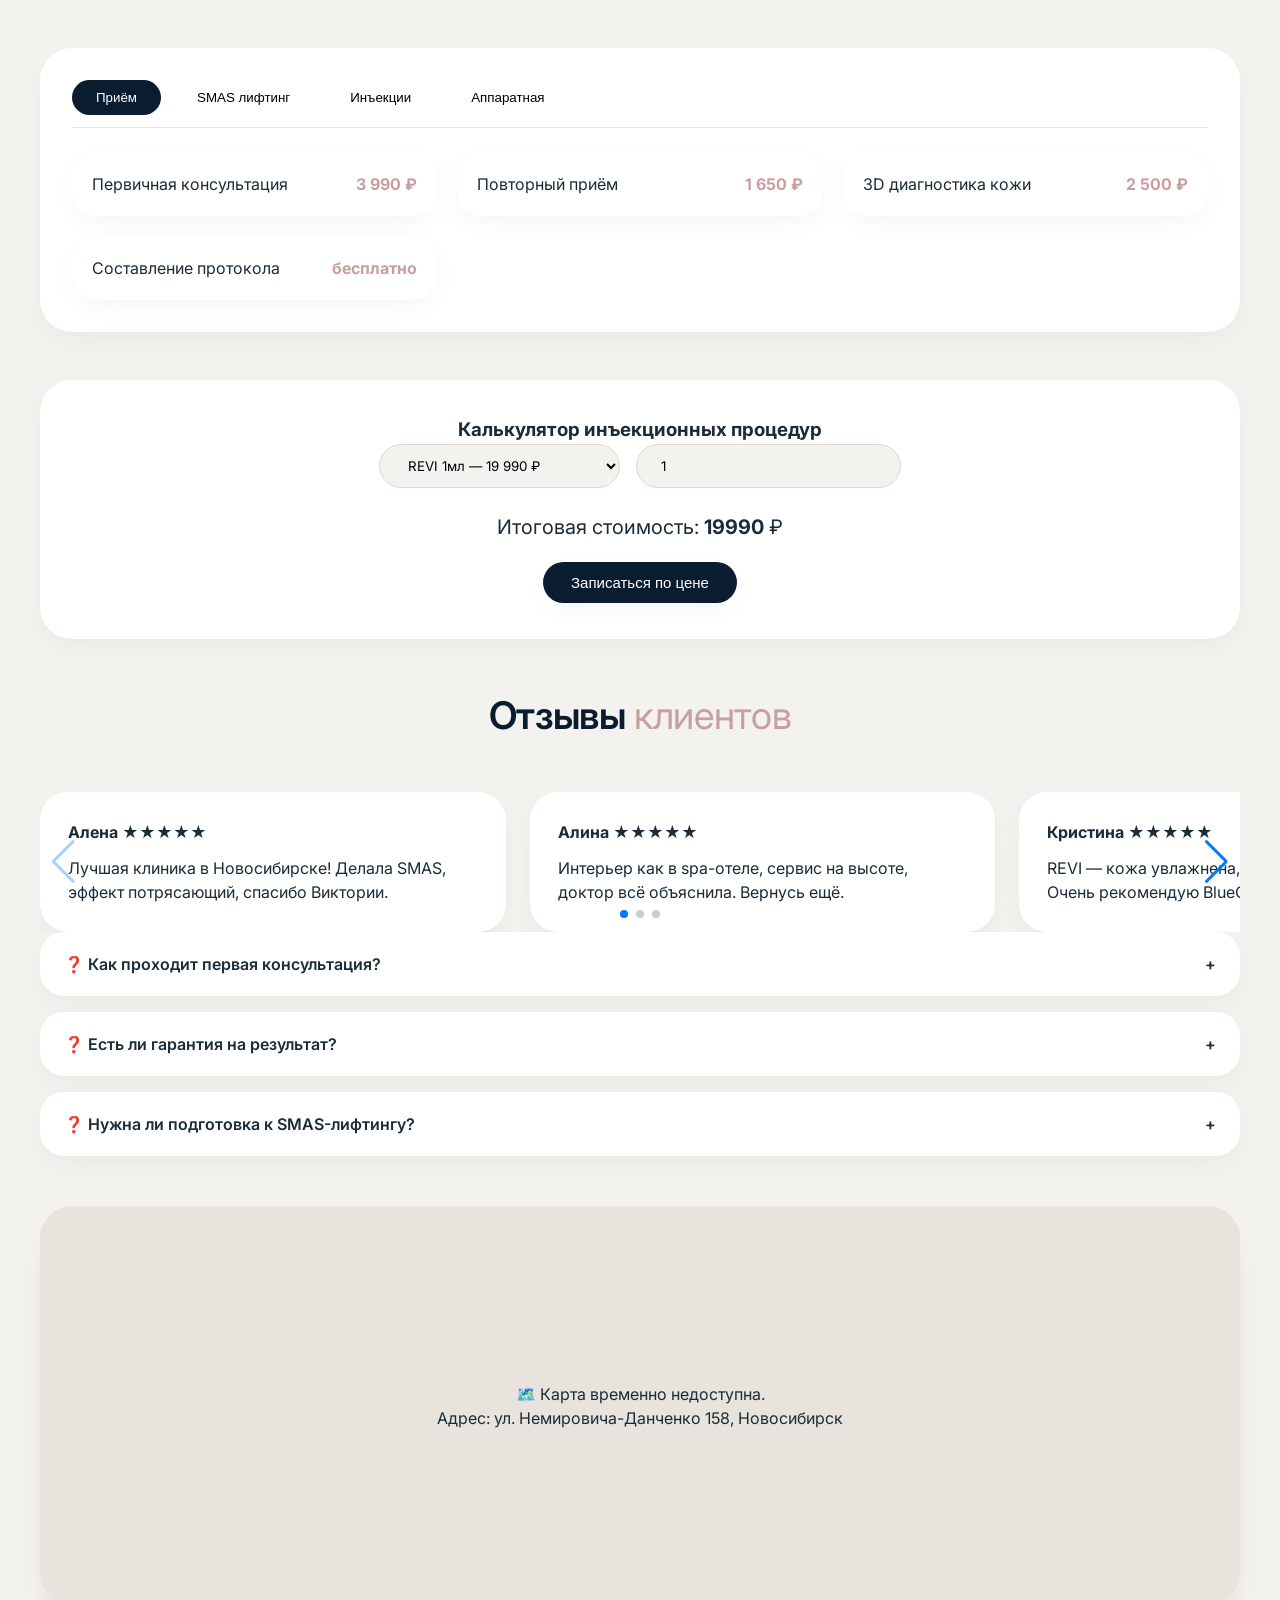
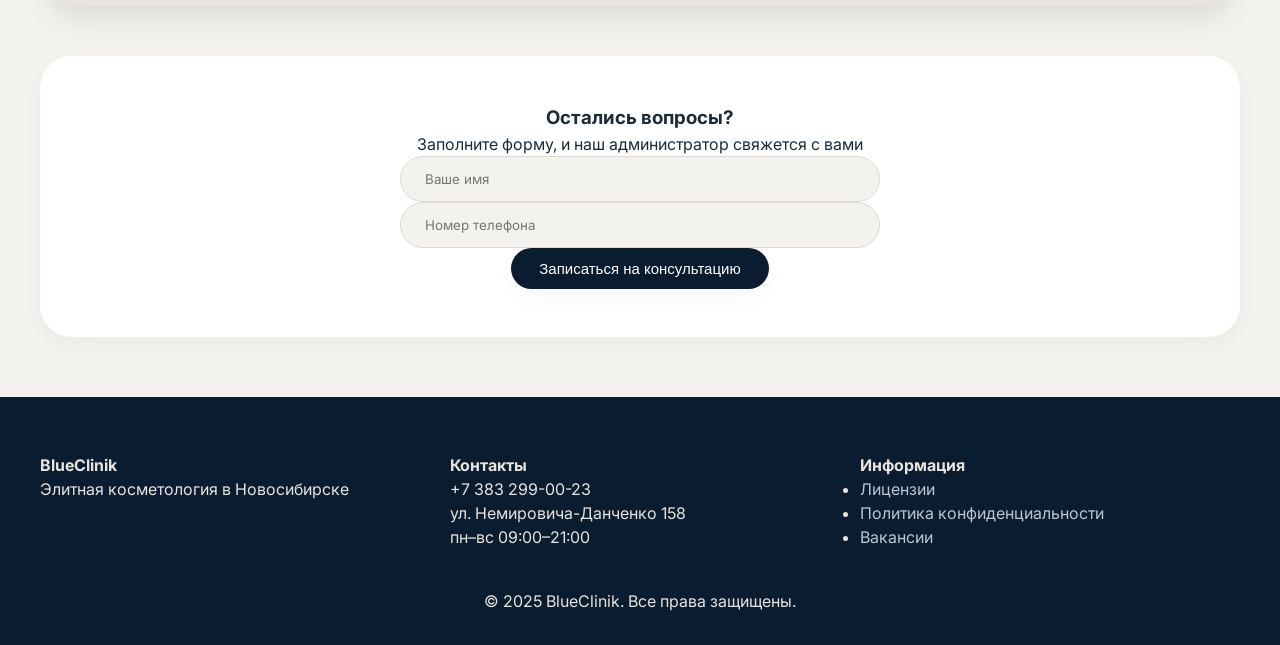
==== commit 63b9cb52: "ркгистрация + авторизация" ====
--- a/blueclinik/index.html
+++ b/blueclinik/index.html
@@ -6,6 +6,7 @@
     <title>BlueClinik | Элитная косметология Новосибирск</title>
     <link href="https://fonts.googleapis.com/css2?family=Inter:opsz,wght@14..32,300;14..32,400;14..32,500;14..32,600;14..32,700&display=swap" rel="stylesheet">
     <link rel="stylesheet" href="https://cdn.jsdelivr.net/npm/swiper@11/swiper-bundle.min.css" />
+    <link rel="stylesheet" href="https://cdnjs.cloudflare.com/ajax/libs/font-awesome/6.5.1/css/all.min.css">
     <style>
         * {
             margin: 0;
@@ -547,6 +548,7 @@
                     <div class="phone-number">8 383 299-00-23</div>
                     <div class="callback-link" id="callbackBtn">заказать звонок</div>
                 </div>
+                <div id="authLinksContainer" class="auth-links" style="display: flex; gap: 12px; align-items: center;"></div>
                 <button class="btn btn-primary" id="appointmentBtn">Записаться онлайн</button>
                 <div class="messengers">
                     <a href="#" class="messenger"><img src="https://img.icons8.com/ios-glyphs/30/0A1C2F/telegram.png" width="18" alt="tg"></a>
@@ -763,8 +765,37 @@
 
 <script src="https://cdn.jsdelivr.net/npm/swiper@11/swiper-bundle.min.js"></script>
 <script src="https://api-maps.yandex.ru/2.1/?apikey=ваш_api_ключ&lang=ru_RU"></script>
+<script src="auth.js"></script>
 <script>
-    // Инициализация карты с точными координатами (54.991759, 82.914312)
+    // Обновляем навигацию в зависимости от авторизации
+    function updateAuthUI() {
+        const user = getCurrentUser();
+        const authContainer = document.getElementById('authLinksContainer');
+        
+        if (authContainer) {
+            if (user) {
+                authContainer.innerHTML = `
+                    <a href="dashboard.html" class="btn btn-outline" style="padding: 8px 20px;">
+                        <i class="fas fa-user"></i> Личный кабинет
+                    </a>
+                    <button onclick="logout()" class="btn btn-outline" style="padding: 8px 20px;">
+                        <i class="fas fa-sign-out-alt"></i> Выйти
+                    </button>
+                `;
+            } else {
+                authContainer.innerHTML = `
+                    <a href="login.html" class="btn btn-outline" style="padding: 8px 20px;">
+                        <i class="fas fa-sign-in-alt"></i> Вход
+                    </a>
+                    <a href="register.html" class="btn btn-primary" style="padding: 8px 20px;">
+                        <i class="fas fa-user-plus"></i> Регистрация
+                    </a>
+                `;
+            }
+        }
+    }
+
+    // Функция для карты
     function initMap() {
         var myMap = new ymaps.Map("map", {
             center: [54.991759, 82.914312],
@@ -782,15 +813,22 @@
         myMap.geoObjects.add(placemark);
     }
 
-    if (typeof ymaps !== 'undefined') {
-        ymaps.ready(initMap);
-    } else {
-        document.getElementById('map').innerHTML = '<div style="background:#E8E3DC; height:100%; display:flex; align-items:center; justify-content:center; text-align:center;">🗺️ Карта временно недоступна.<br>Адрес: ул. Немировича-Данченко 158, Новосибирск</div>';
-    }
-
-    // Все скрипты после загрузки DOM
+    // ВСЕ СКРИПТЫ В ОДНОМ МЕСТЕ - ЖДЁМ ЗАГРУЗКИ СТРАНИЦЫ
     document.addEventListener('DOMContentLoaded', function() {
-        // Слайдер специалистов
+        // 1. Обновляем кнопки входа/регистрации
+        updateAuthUI();
+        
+        // 2. Карта
+        if (typeof ymaps !== 'undefined') {
+            ymaps.ready(initMap);
+        } else {
+            const mapElement = document.getElementById('map');
+            if (mapElement) {
+                mapElement.innerHTML = '<div style="background:#E8E3DC; height:100%; display:flex; align-items:center; justify-content:center; text-align:center;">🗺️ Карта временно недоступна.<br>Адрес: ул. Немировича-Данченко 158, Новосибирск</div>';
+            }
+        }
+        
+        // 3. Слайдер специалистов
         if (document.querySelector('.specialists-swiper')) {
             new Swiper('.specialists-swiper', {
                 slidesPerView: 1,
@@ -799,7 +837,8 @@
                 breakpoints: { 640: { slidesPerView: 2 }, 1024: { slidesPerView: 3 } }
             });
         }
-        // Слайдер отзывов
+        
+        // 4. Слайдер отзывов
         if (document.querySelector('.reviews-swiper')) {
             new Swiper('.reviews-swiper', {
                 slidesPerView: 1,
@@ -810,7 +849,7 @@
             });
         }
 
-        // Табы
+        // 5. Табы
         document.querySelectorAll('.tab-btn').forEach(btn => {
             btn.addEventListener('click', () => {
                 const tabId = btn.dataset.tab;
@@ -821,7 +860,7 @@
             });
         });
 
-        // Калькулятор
+        // 6. Калькулятор
         const procSelect = document.getElementById('calcProcedure');
         const quantInput = document.getElementById('calcQuantity');
         const totalSpan = document.getElementById('calcTotal');
@@ -836,24 +875,41 @@
             updateCalc();
         }
 
-        // FAQ аккордеон
+        // 7. FAQ аккордеон
         document.querySelectorAll('.faq-item').forEach(item => {
             item.addEventListener('click', () => {
                 item.classList.toggle('active');
             });
         });
 
-        // Модальные окна
+        // 8. Модальные окна
         const modal = document.getElementById('modalConsultation');
         const appointmentBtn = document.getElementById('appointmentBtn');
         const callbackBtn = document.getElementById('callbackBtn');
         const closeModal = document.querySelector('.close-modal');
-        if (appointmentBtn) appointmentBtn.addEventListener('click', () => modal.style.display = 'flex');
-        if (callbackBtn) callbackBtn.addEventListener('click', () => modal.style.display = 'flex');
-        if (closeModal) closeModal.addEventListener('click', () => modal.style.display = 'none');
-        window.addEventListener('click', (e) => { if (e.target === modal) modal.style.display = 'none'; });
-
-        // Формы
+        
+        if (appointmentBtn) {
+            appointmentBtn.addEventListener('click', () => {
+                if (modal) modal.style.display = 'flex';
+            });
+        }
+        if (callbackBtn) {
+            callbackBtn.addEventListener('click', () => {
+                if (modal) modal.style.display = 'flex';
+            });
+        }
+        if (closeModal) {
+            closeModal.addEventListener('click', () => {
+                if (modal) modal.style.display = 'none';
+            });
+        }
+        if (modal) {
+            window.addEventListener('click', (e) => { 
+                if (e.target === modal) modal.style.display = 'none'; 
+            });
+        }
+
+        // 9. Формы
         document.querySelectorAll('form').forEach(form => {
             form.addEventListener('submit', (e) => {
                 e.preventDefault();
@@ -863,14 +919,17 @@
             });
         });
 
-        // Мобильное меню
+        // 10. Мобильное меню
         const mobileBtn = document.getElementById('mobileMenuBtn');
         const navMenu = document.querySelector('.menu');
         if (mobileBtn && navMenu) {
             mobileBtn.addEventListener('click', () => {
-                if (navMenu.style.display === 'flex') navMenu.style.display = 'none';
-                else navMenu.style.display = 'flex';
-                if (window.innerWidth <= 768) navMenu.style.flexDirection = 'column';
+                if (navMenu.style.display === 'flex') {
+                    navMenu.style.display = 'none';
+                } else {
+                    navMenu.style.display = 'flex';
+                    if (window.innerWidth <= 768) navMenu.style.flexDirection = 'column';
+                }
             });
             window.addEventListener('resize', () => {
                 if (window.innerWidth > 768) navMenu.style.display = '';
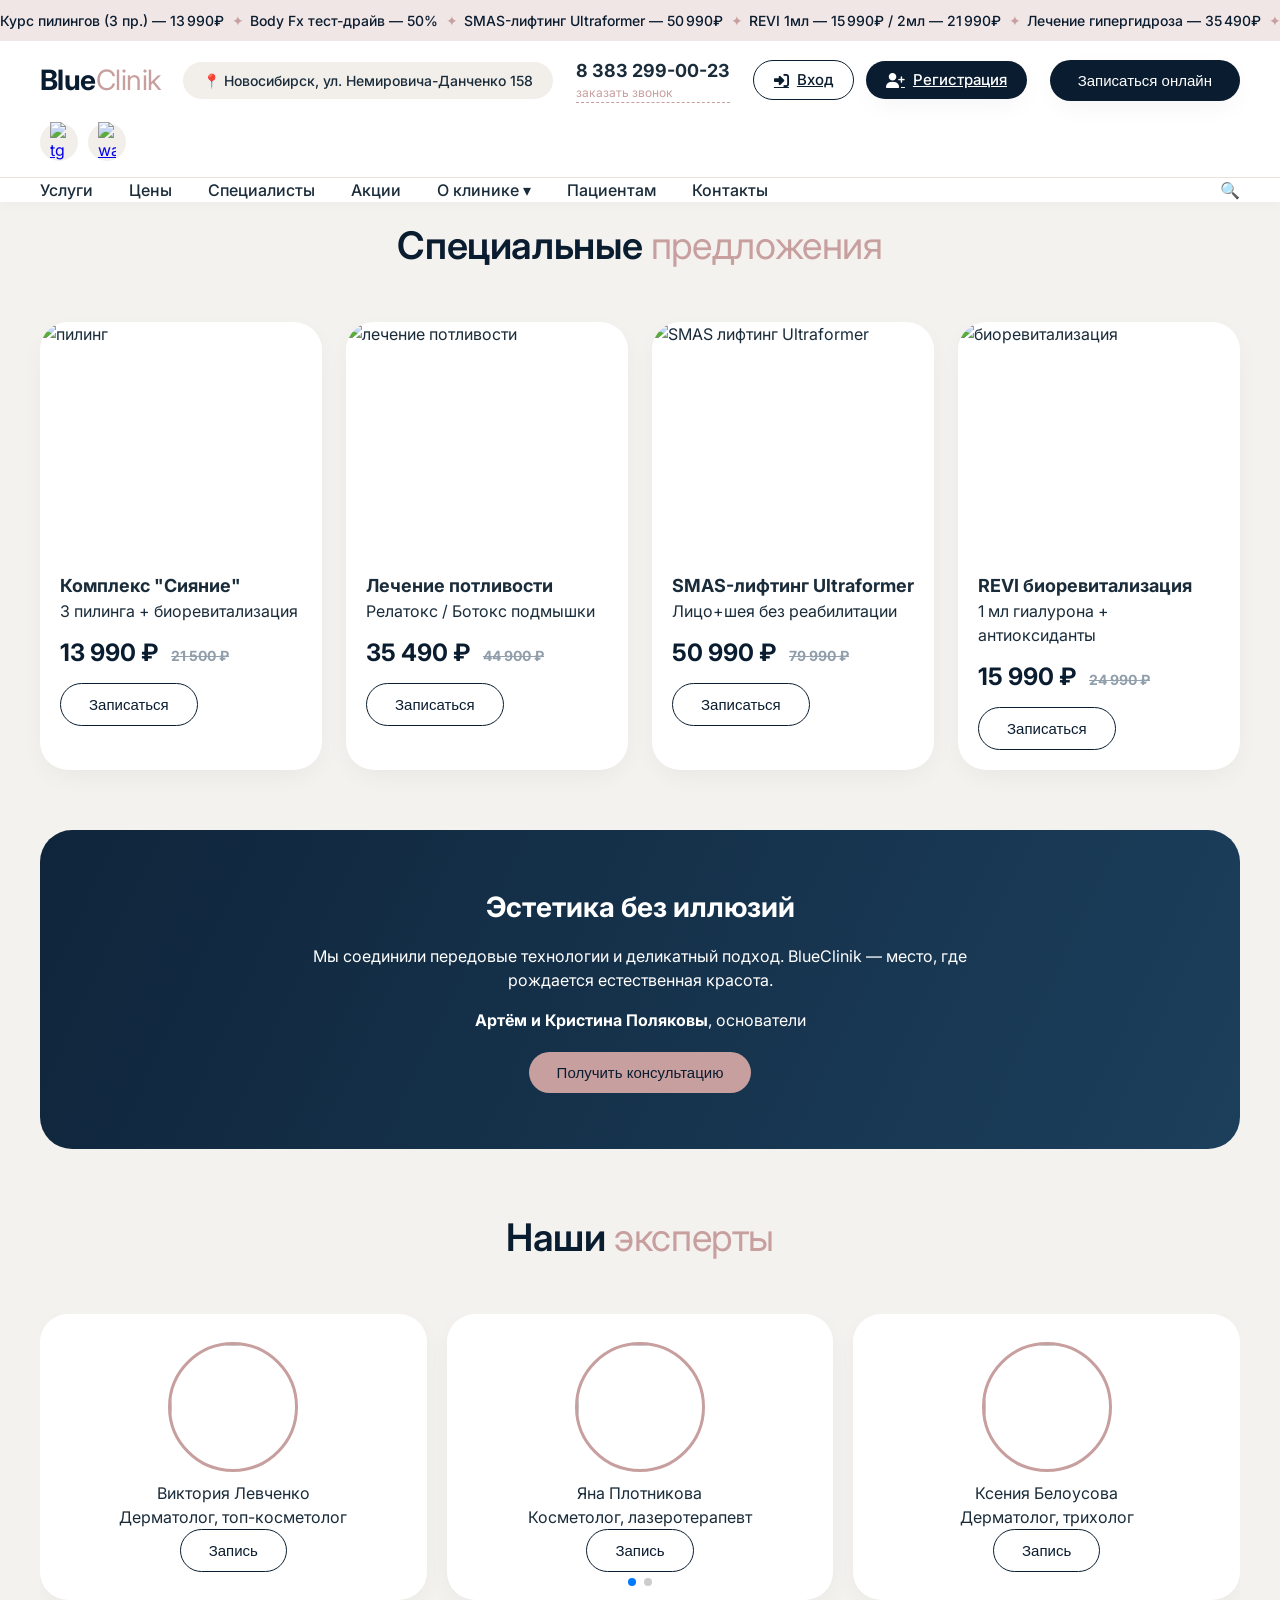
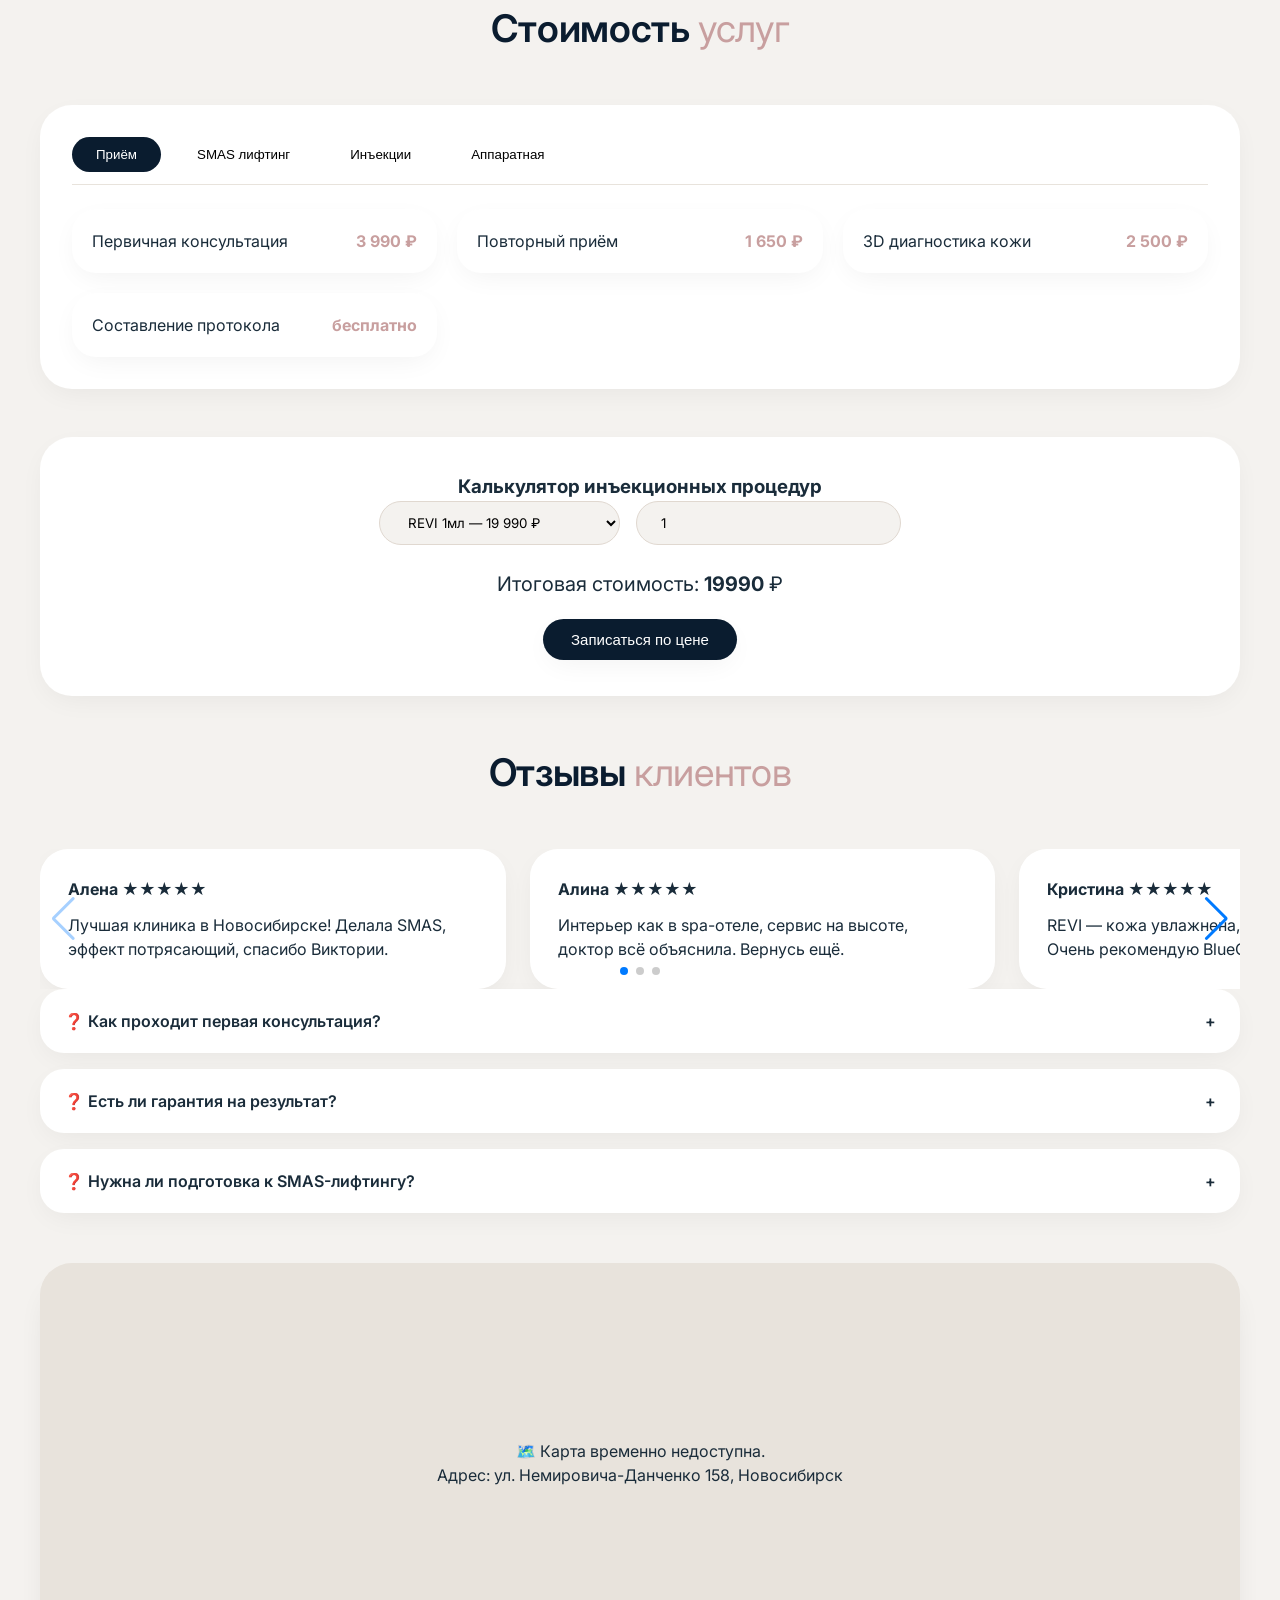
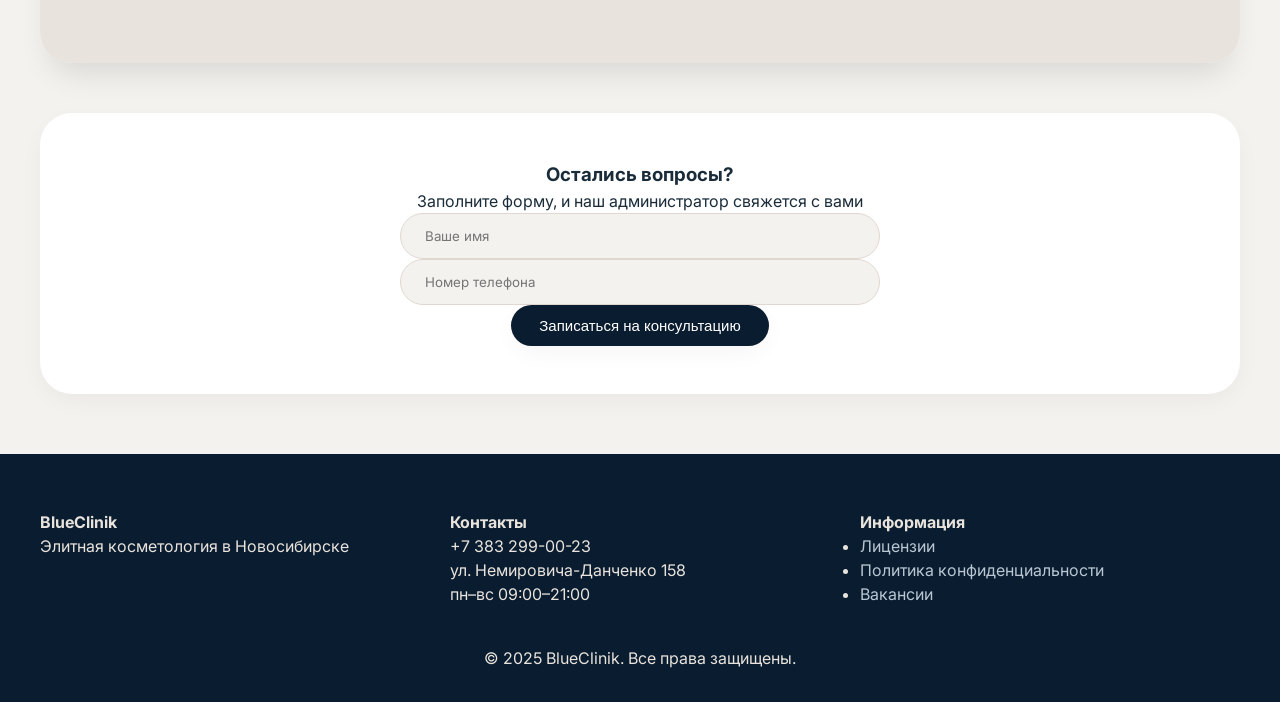
==== commit 0162e77d: "ркгистрация + авторизация1" ====
--- a/blueclinik/index.html
+++ b/blueclinik/index.html
@@ -574,7 +574,7 @@
     <div class="container">
         <!-- Спецпредложения -->
         <section>
-            <h2 class="section-title">Специальные <span>предложения</span></h2>
+            <h2 class="section-title"><br>Специальные <span>предложения</span></h2>
             <div class="offers-grid">
                 <div class="offer-card">
                     <div class="offer-img"><img src="https://images.pexels.com/photos/3757953/pexels-photo-3757953.jpeg?auto=compress&cs=tinysrgb&w=600" alt="пилинг"></div>
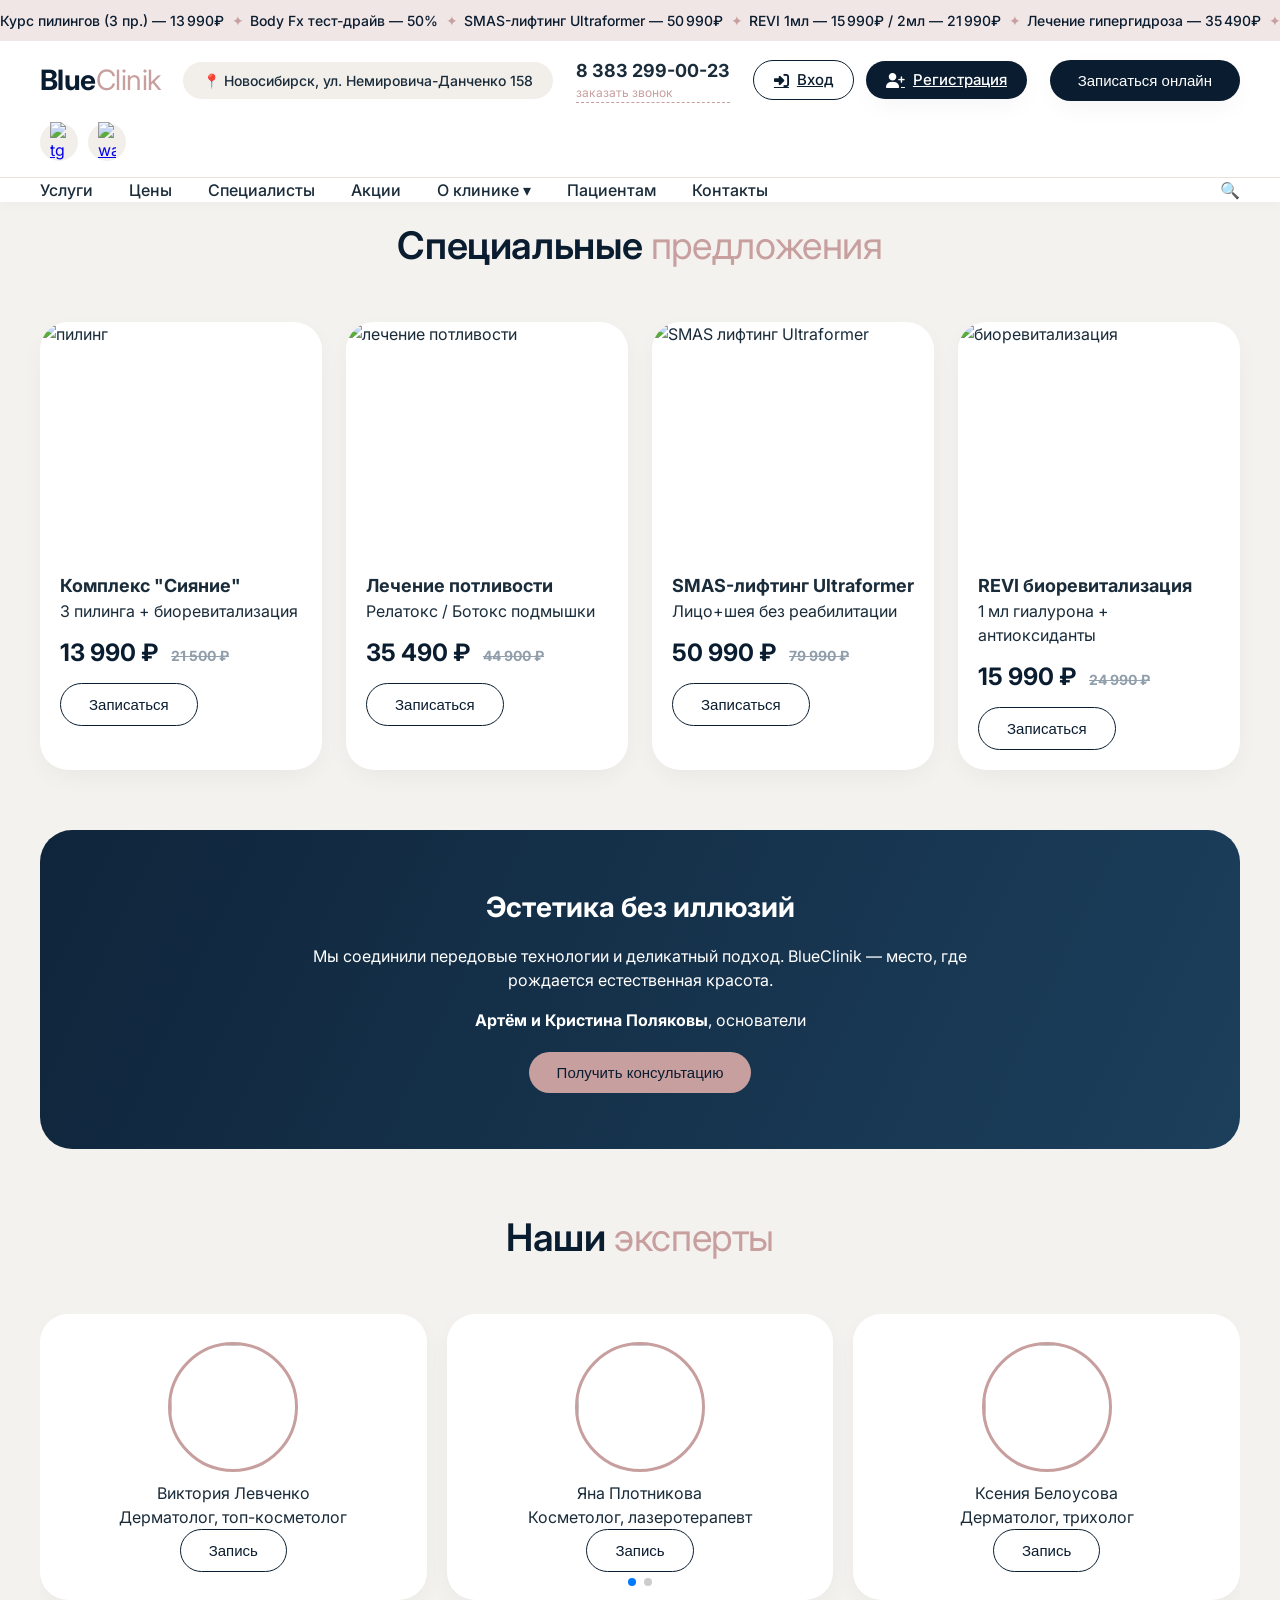
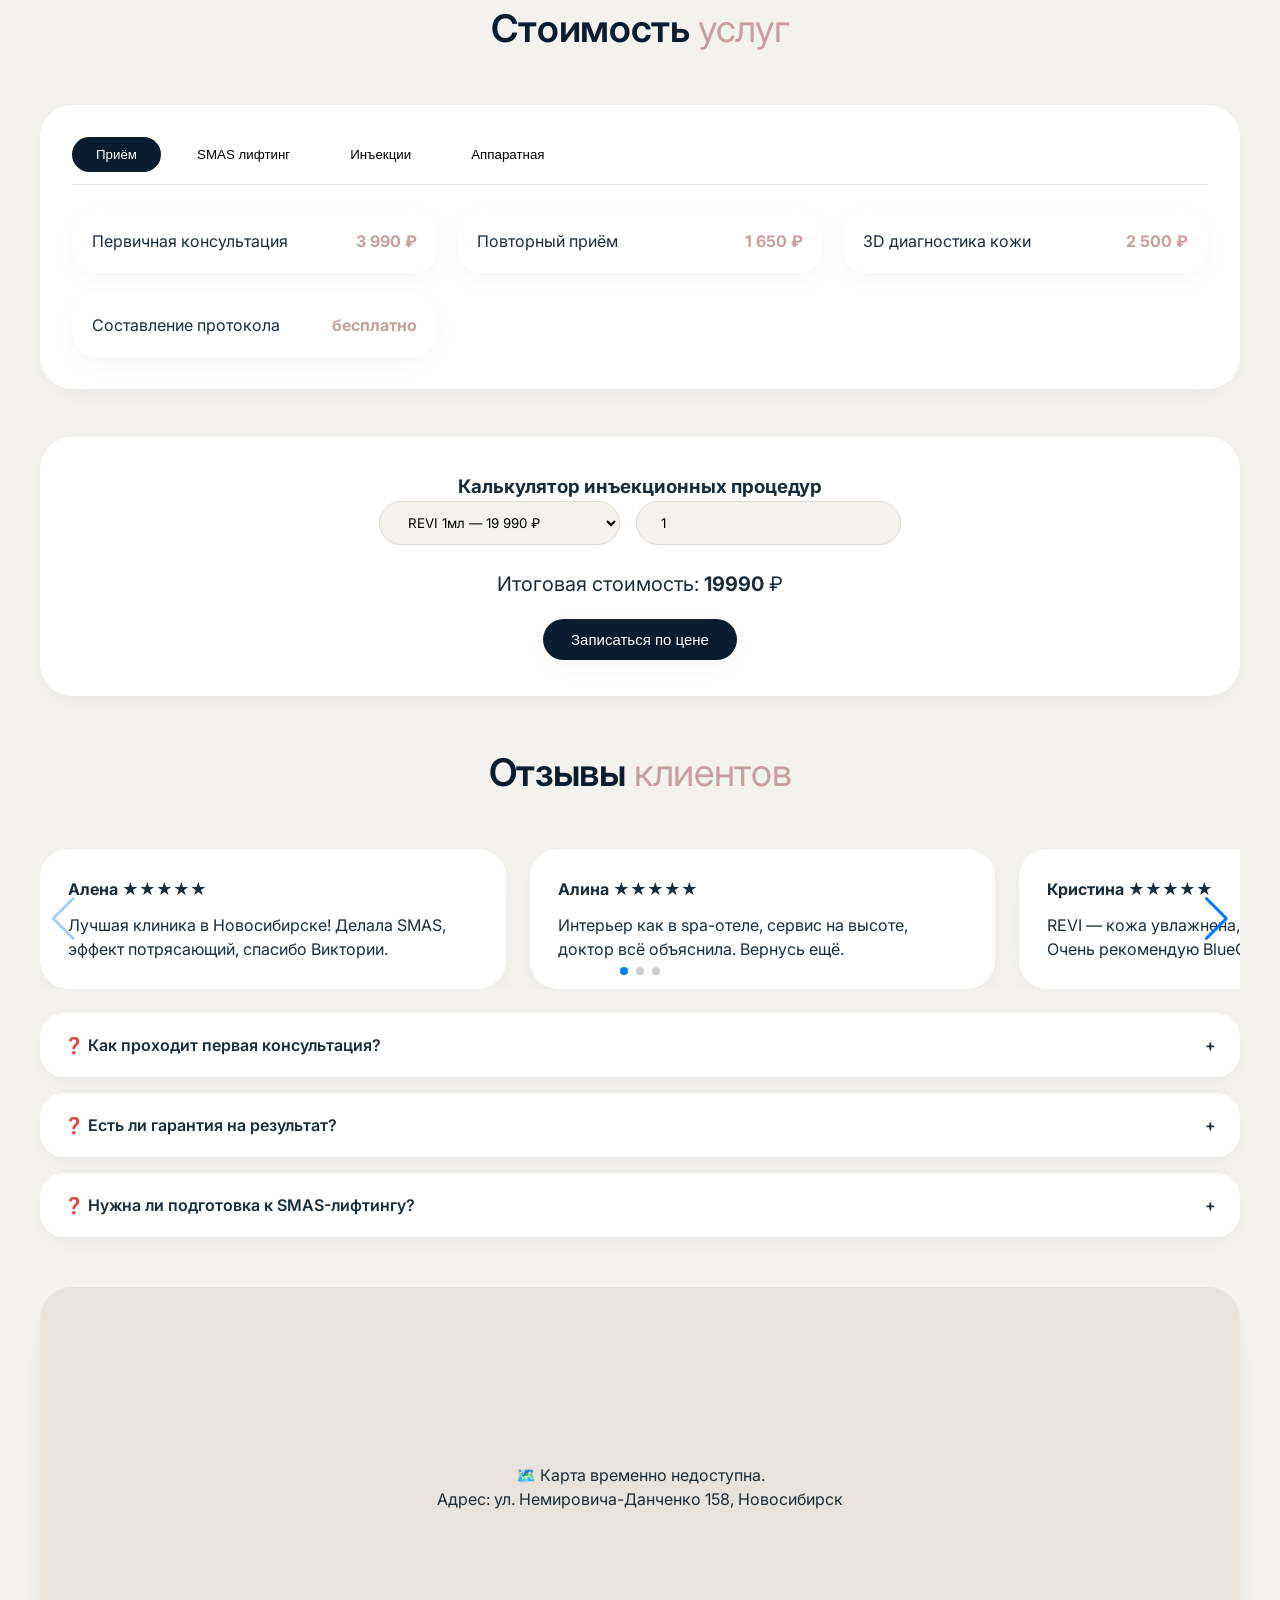
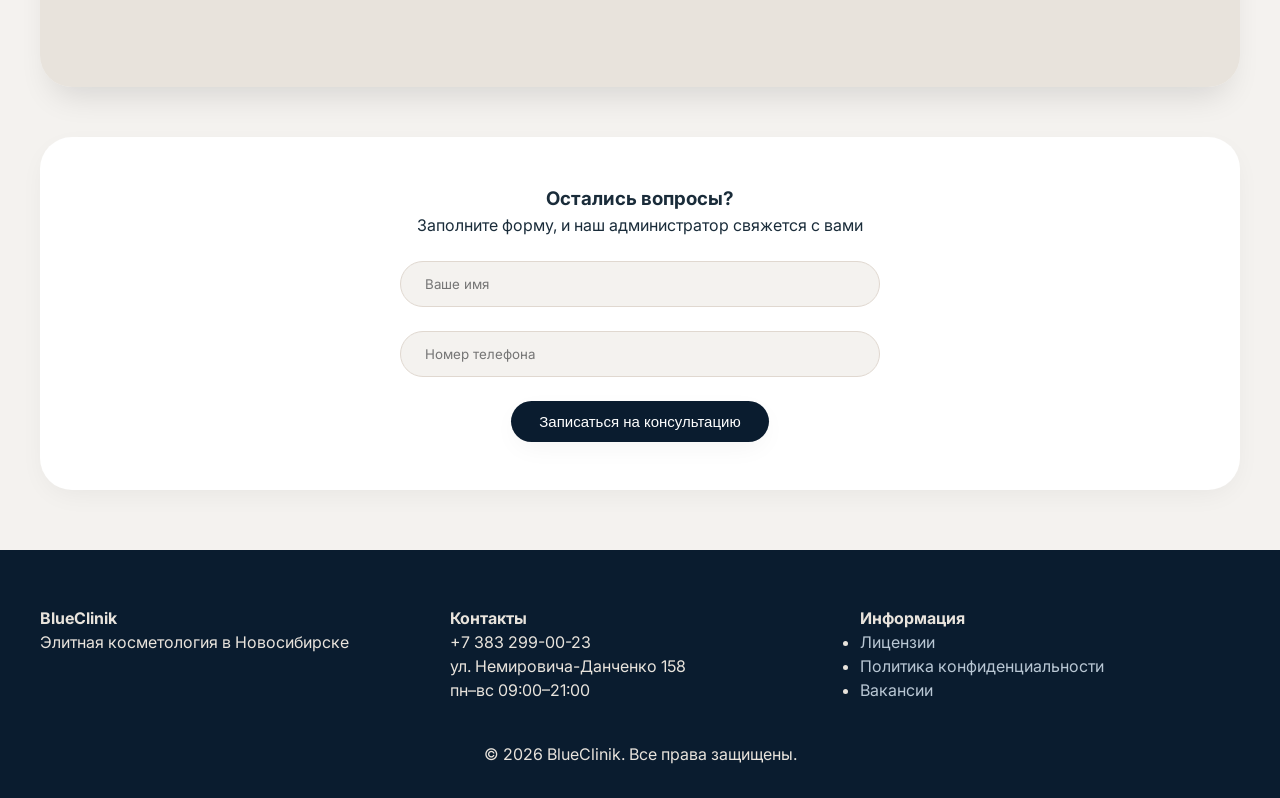
==== commit 0e6b63e6: "регистрация + авторизация2" ====
--- a/blueclinik/index.html
+++ b/blueclinik/index.html
@@ -712,6 +712,7 @@
                 <div class="swiper-button-next"></div>
                 <div class="swiper-button-prev"></div>
             </div>
+            <br>
         </section>
 
         <!-- FAQ -->
@@ -730,9 +731,12 @@
         <div class="contact-section">
             <h3>Остались вопросы?</h3>
             <p>Заполните форму, и наш администратор свяжется с вами</p>
+            <br>
             <form id="mainForm">
                 <div class="form-group"><input type="text" placeholder="Ваше имя" required></div>
+                <br>
                 <div class="form-group"><input type="tel" placeholder="Номер телефона" required></div>
+                <br>
                 <button type="submit" class="btn btn-primary">Записаться на консультацию</button>
             </form>
         </div>
@@ -746,7 +750,7 @@
             <div><h4>Контакты</h4><p>+7 383 299-00-23<br>ул. Немировича-Данченко 158<br>пн–вс 09:00–21:00</p></div>
             <div><h4>Информация</h4><ul><li><a href="#">Лицензии</a></li><li><a href="#">Политика конфиденциальности</a></li><li><a href="#">Вакансии</a></li></ul></div>
         </div>
-        <div style="text-align:center; padding-top:40px;">© 2025 BlueClinik. Все права защищены.</div>
+        <div style="text-align:center; padding-top:40px;">© 2026 BlueClinik. Все права защищены.</div>
     </div>
 </footer>
 
@@ -755,9 +759,12 @@
     <div style="background:white; max-width:450px; width:90%; border-radius:32px; padding:32px; position:relative;">
         <span class="close-modal" style="position:absolute; right:20px; top:15px; font-size:28px; cursor:pointer;">&times;</span>
         <h3>Запись на приём</h3>
+        <br>
         <form id="modalForm">
             <div class="form-group"><input type="text" placeholder="Имя" required></div>
+            <br>
             <div class="form-group"><input type="tel" placeholder="Телефон" required></div>
+            <br>
             <button type="submit" class="btn btn-primary">Отправить заявку</button>
         </form>
     </div>
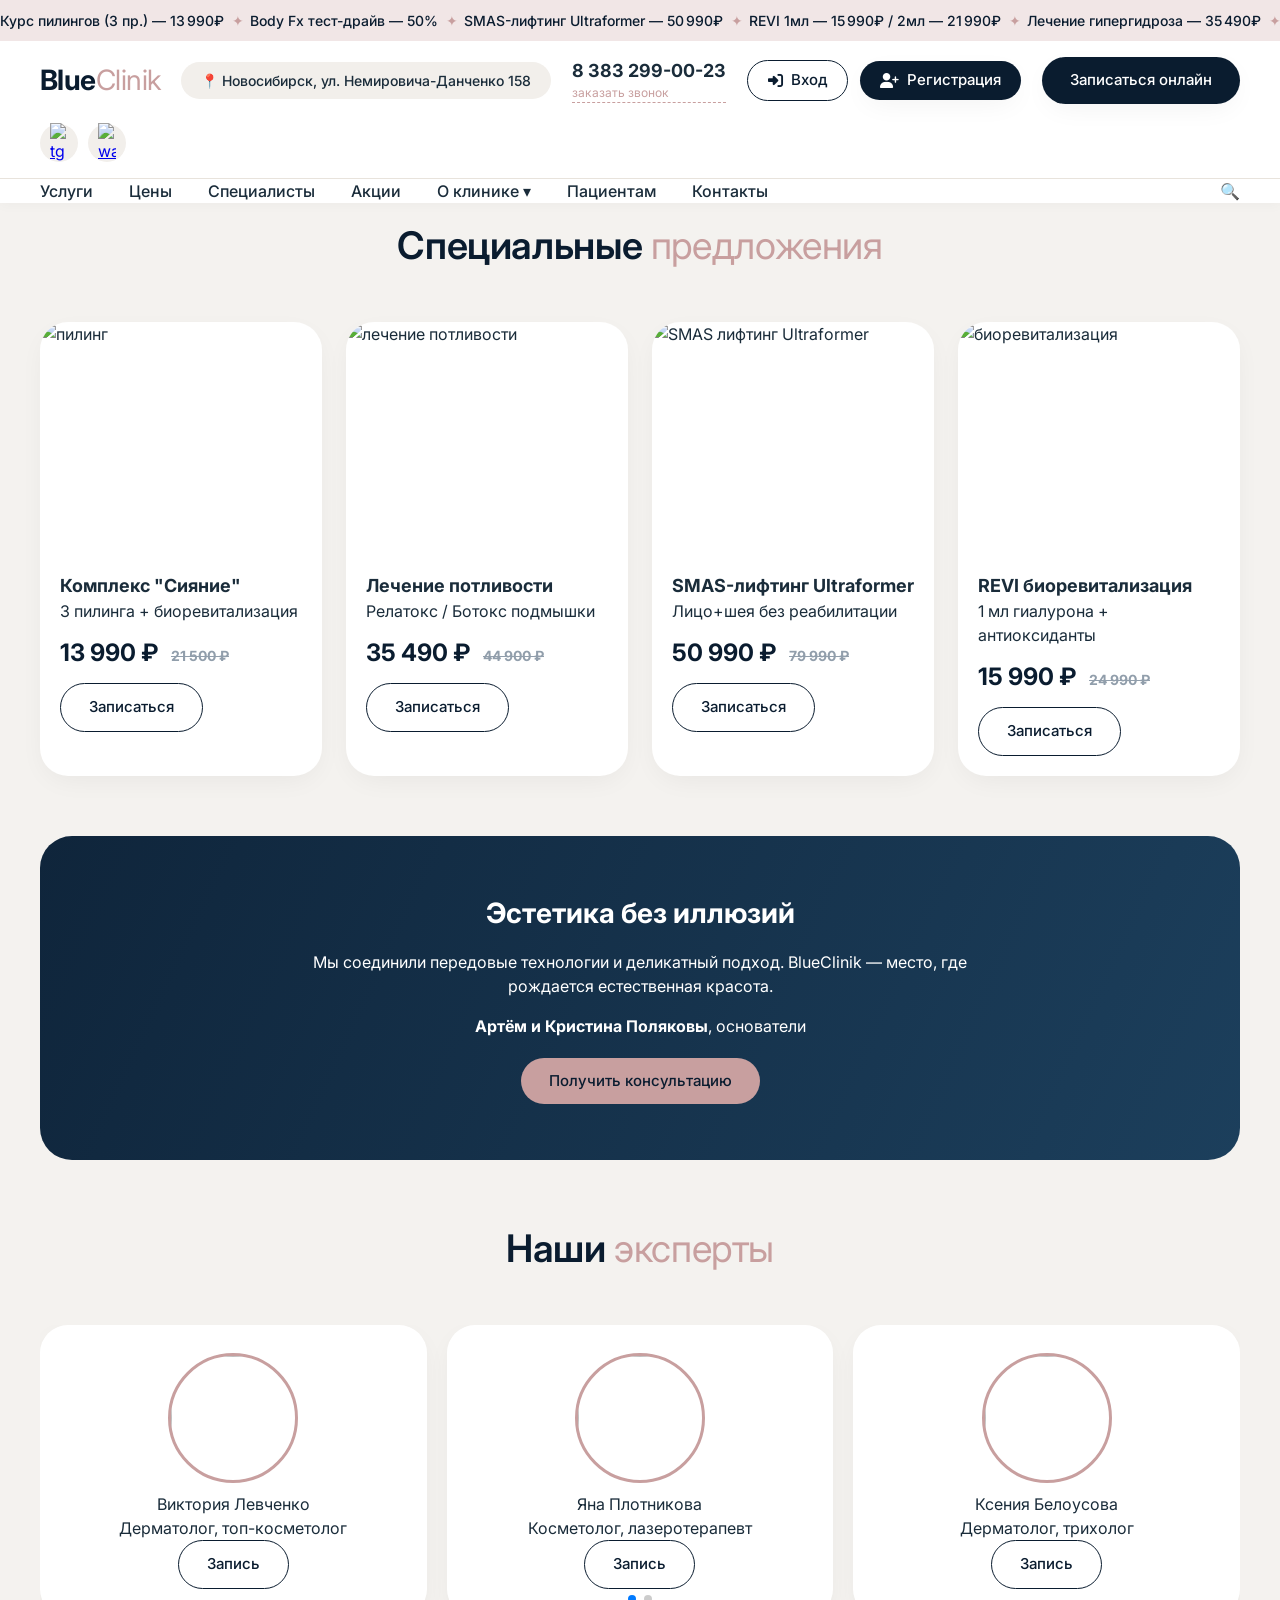
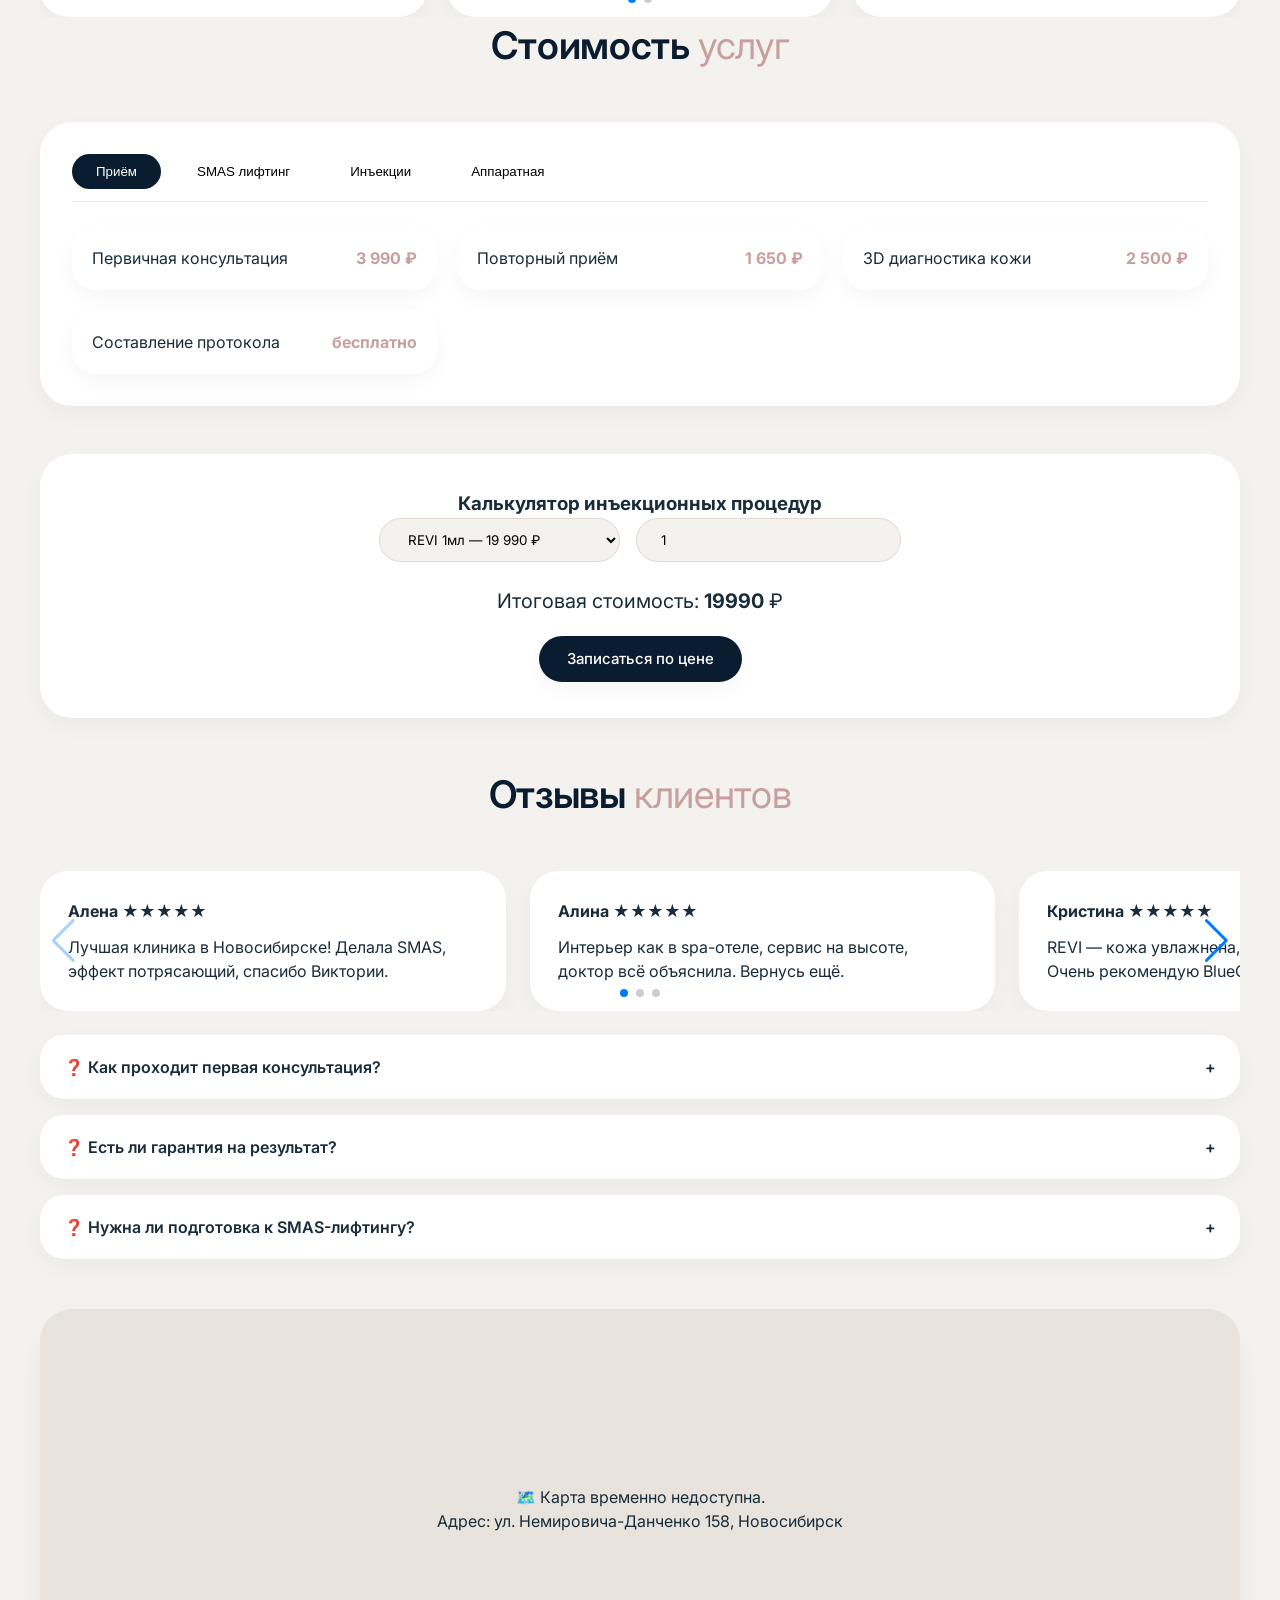
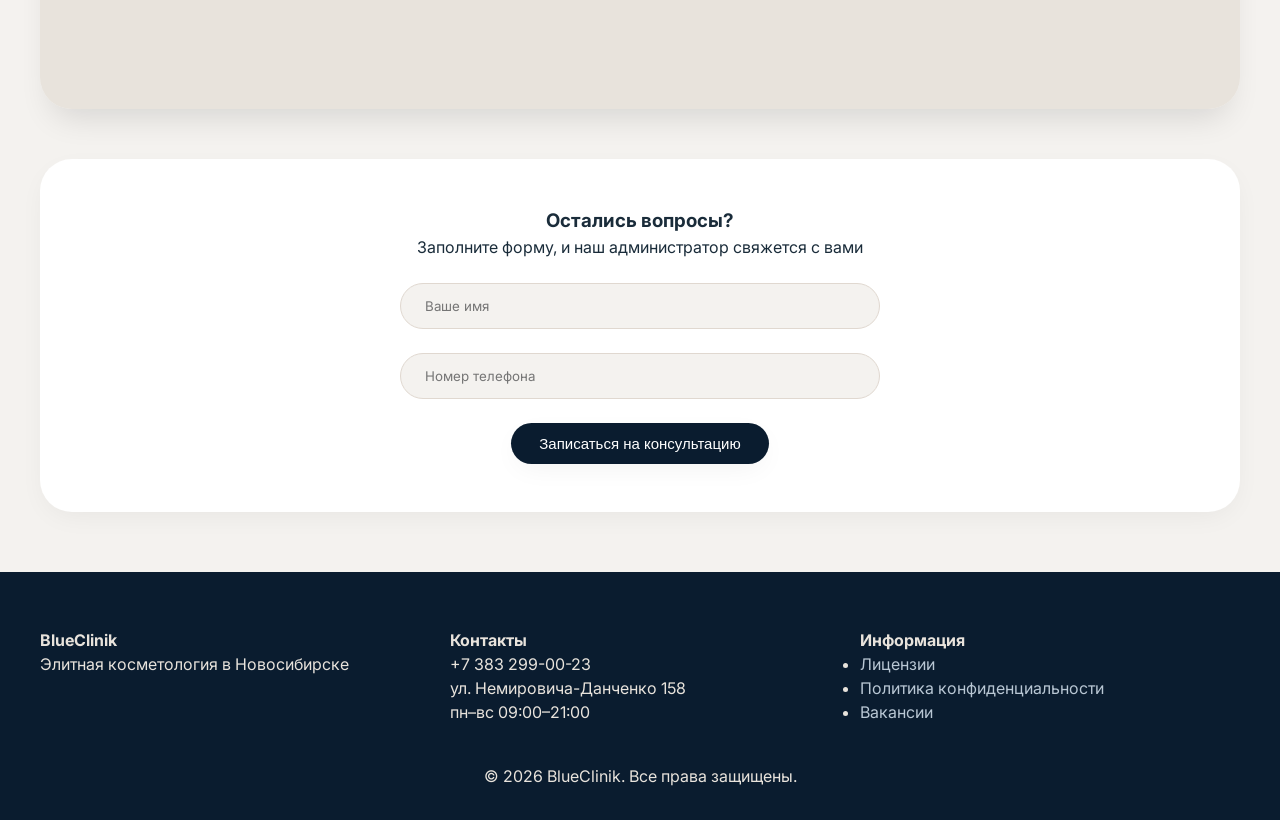
==== commit fc81400d: "Страница записи" ====
--- a/blueclinik/index.html
+++ b/blueclinik/index.html
@@ -69,6 +69,7 @@
             cursor: pointer;
             border: none;
             font-size: 15px;
+            text-decoration: none;
         }
         .btn-primary {
             background: var(--primary-dark);
@@ -549,7 +550,8 @@
                     <div class="callback-link" id="callbackBtn">заказать звонок</div>
                 </div>
                 <div id="authLinksContainer" class="auth-links" style="display: flex; gap: 12px; align-items: center;"></div>
-                <button class="btn btn-primary" id="appointmentBtn">Записаться онлайн</button>
+                <!-- Кнопка "Записаться онлайн" теперь ведёт на booking.html -->
+                <a href="booking.html" class="btn btn-primary" id="appointmentBtn">Записаться онлайн</a>
                 <div class="messengers">
                     <a href="#" class="messenger"><img src="https://img.icons8.com/ios-glyphs/30/0A1C2F/telegram.png" width="18" alt="tg"></a>
                     <a href="#" class="messenger"><img src="https://img.icons8.com/ios-glyphs/30/0A1C2F/whatsapp.png" width="18" alt="wa"></a>
@@ -582,7 +584,8 @@
                         <h3 class="offer-title">Комплекс "Сияние"</h3>
                         <p>3 пилинга + биоревитализация</p>
                         <div class="price">13 990 ₽ <span class="old-price">21 500 ₽</span></div>
-                        <button class="btn btn-outline" data-modal="consultation">Записаться</button>
+                        <!-- Кнопка записи ведёт на booking.html -->
+                        <a href="booking.html" class="btn btn-outline">Записаться</a>
                     </div>
                 </div>
                 <div class="offer-card">
@@ -591,7 +594,7 @@
                         <h3 class="offer-title">Лечение потливости</h3>
                         <p>Релатокс / Ботокс подмышки</p>
                         <div class="price">35 490 ₽ <span class="old-price">44 900 ₽</span></div>
-                        <button class="btn btn-outline" data-modal="consultation">Записаться</button>
+                        <a href="booking.html" class="btn btn-outline">Записаться</a>
                     </div>
                 </div>
                 <!-- SMAS-лифтинг с изображением -->
@@ -601,7 +604,7 @@
                         <h3 class="offer-title">SMAS-лифтинг Ultraformer</h3>
                         <p>Лицо+шея без реабилитации</p>
                         <div class="price">50 990 ₽ <span class="old-price">79 990 ₽</span></div>
-                        <button class="btn btn-outline" data-modal="consultation">Записаться</button>
+                        <a href="booking.html" class="btn btn-outline">Записаться</a>
                     </div>
                 </div>
                 <div class="offer-card">
@@ -610,7 +613,7 @@
                         <h3 class="offer-title">REVI биоревитализация</h3>
                         <p>1 мл гиалурона + антиоксиданты</p>
                         <div class="price">15 990 ₽ <span class="old-price">24 990 ₽</span></div>
-                        <button class="btn btn-outline" data-modal="consultation">Записаться</button>
+                        <a href="booking.html" class="btn btn-outline">Записаться</a>
                     </div>
                 </div>
             </div>
@@ -621,7 +624,7 @@
             <h3>Эстетика без иллюзий</h3>
             <p style="max-width:700px; margin: 16px auto">Мы соединили передовые технологии и деликатный подход. BlueClinik — место, где рождается естественная красота.</p>
             <p><strong>Артём и Кристина Поляковы</strong>, основатели</p>
-            <button class="btn btn-accent" data-modal="consultation" style="margin-top: 20px;">Получить консультацию</button>
+            <a href="booking.html" class="btn btn-accent" style="margin-top: 20px;">Получить консультацию</a>
         </div>
 
         <!-- Специалисты (слайдер) -->
@@ -629,10 +632,10 @@
             <h2 class="section-title">Наши <span>эксперты</span></h2>
             <div class="swiper specialists-swiper">
                 <div class="swiper-wrapper">
-                    <div class="swiper-slide"><div class="specialist-card"><img src="https://randomuser.me/api/portraits/women/68.jpg"><div class="specialist-name">Виктория Левченко</div><div class="specialist-spec">Дерматолог, топ-косметолог</div><button class="btn btn-outline">Запись</button></div></div>
-                    <div class="swiper-slide"><div class="specialist-card"><img src="https://randomuser.me/api/portraits/women/65.jpg"><div class="specialist-name">Яна Плотникова</div><div class="specialist-spec">Косметолог, лазеротерапевт</div><button class="btn btn-outline">Запись</button></div></div>
-                    <div class="swiper-slide"><div class="specialist-card"><img src="https://randomuser.me/api/portraits/women/44.jpg"><div class="specialist-name">Ксения Белоусова</div><div class="specialist-spec">Дерматолог, трихолог</div><button class="btn btn-outline">Запись</button></div></div>
-                    <div class="swiper-slide"><div class="specialist-card"><img src="https://randomuser.me/api/portraits/women/90.jpg"><div class="specialist-name">Маргарита Тихонова</div><div class="specialist-spec">Лазеротерапевт, косметолог</div><button class="btn btn-outline">Запись</button></div></div>
+                    <div class="swiper-slide"><div class="specialist-card"><img src="https://randomuser.me/api/portraits/women/68.jpg"><div class="specialist-name">Виктория Левченко</div><div class="specialist-spec">Дерматолог, топ-косметолог</div><a href="booking.html" class="btn btn-outline">Запись</a></div></div>
+                    <div class="swiper-slide"><div class="specialist-card"><img src="https://randomuser.me/api/portraits/women/65.jpg"><div class="specialist-name">Яна Плотникова</div><div class="specialist-spec">Косметолог, лазеротерапевт</div><a href="booking.html" class="btn btn-outline">Запись</a></div></div>
+                    <div class="swiper-slide"><div class="specialist-card"><img src="https://randomuser.me/api/portraits/women/44.jpg"><div class="specialist-name">Ксения Белоусова</div><div class="specialist-spec">Дерматолог, трихолог</div><a href="booking.html" class="btn btn-outline">Запись</a></div></div>
+                    <div class="swiper-slide"><div class="specialist-card"><img src="https://randomuser.me/api/portraits/women/90.jpg"><div class="specialist-name">Маргарита Тихонова</div><div class="specialist-spec">Лазеротерапевт, косметолог</div><a href="booking.html" class="btn btn-outline">Запись</a></div></div>
                 </div>
                 <div class="swiper-pagination"></div>
             </div>
@@ -695,7 +698,7 @@
                 <input type="number" id="calcQuantity" min="1" value="1" class="calc-select">
             </div>
             <div class="calc-result">Итоговая стоимость: <strong id="calcTotal">19 990</strong> ₽</div>
-            <button class="btn btn-primary" data-modal="consultation" style="margin-top: 20px;">Записаться по цене</button>
+            <a href="booking.html" class="btn btn-primary" style="margin-top: 20px;">Записаться по цене</a>
         </div>
 
         <!-- Отзывы (слайдер) -->
@@ -719,7 +722,7 @@
         <div class="faq-grid" id="faq">
             <div class="faq-item"><div class="faq-question">❓ Как проходит первая консультация? <span>+</span></div><div class="faq-answer">Осмотр кожи, диагностика, подбор протокола. Длится 40−60 мин.</div></div>
             <div class="faq-item"><div class="faq-question">❓ Есть ли гарантия на результат? <span>+</span></div><div class="faq-answer">Мы даём рекомендации и наблюдаем результат, возврат средств регламентирован договором.</div></div>
-            <div class="faq-item"><div class="faq-question">❓ Нужна ли подготовка к SMAS-лифтингу? <span>+</span></div><div class="faq-answer">За 2 недели исключить ретиноиды, врач даст полный список.</div></div>
+            <div class="faq-item"><div class="faq-question">❓ Нужна ли подготовка к SMAS-лифтингу? <span>+</span></div><div class="faq-answer">За 2 недели исклютить ретиноиды, врач даст полный список.</div></div>
         </div>
 
         <!-- Карта с точными координатами (54.991759, 82.914312) -->
@@ -727,7 +730,7 @@
             <div id="map"></div>
         </div>
 
-        <!-- Форма -->
+        <!-- Форма обратной связи (оставляем как есть, она не перенаправляет) -->
         <div class="contact-section">
             <h3>Остались вопросы?</h3>
             <p>Заполните форму, и наш администратор свяжется с вами</p>
@@ -753,22 +756,6 @@
         <div style="text-align:center; padding-top:40px;">© 2026 BlueClinik. Все права защищены.</div>
     </div>
 </footer>
-
-<!-- Модальное окно -->
-<div id="modalConsultation" style="display:none; position:fixed; top:0; left:0; width:100%; height:100%; background:rgba(0,0,0,0.6); justify-content:center; align-items:center; z-index:2000;">
-    <div style="background:white; max-width:450px; width:90%; border-radius:32px; padding:32px; position:relative;">
-        <span class="close-modal" style="position:absolute; right:20px; top:15px; font-size:28px; cursor:pointer;">&times;</span>
-        <h3>Запись на приём</h3>
-        <br>
-        <form id="modalForm">
-            <div class="form-group"><input type="text" placeholder="Имя" required></div>
-            <br>
-            <div class="form-group"><input type="tel" placeholder="Телефон" required></div>
-            <br>
-            <button type="submit" class="btn btn-primary">Отправить заявку</button>
-        </form>
-    </div>
-</div>
 
 <script src="https://cdn.jsdelivr.net/npm/swiper@11/swiper-bundle.min.js"></script>
 <script src="https://api-maps.yandex.ru/2.1/?apikey=ваш_api_ключ&lang=ru_RU"></script>
@@ -889,41 +876,19 @@
             });
         });
 
-        // 8. Модальные окна
-        const modal = document.getElementById('modalConsultation');
-        const appointmentBtn = document.getElementById('appointmentBtn');
+        // 8. Кнопка "заказать звонок" теперь тоже ведёт на booking.html
         const callbackBtn = document.getElementById('callbackBtn');
-        const closeModal = document.querySelector('.close-modal');
-        
-        if (appointmentBtn) {
-            appointmentBtn.addEventListener('click', () => {
-                if (modal) modal.style.display = 'flex';
-            });
-        }
         if (callbackBtn) {
             callbackBtn.addEventListener('click', () => {
-                if (modal) modal.style.display = 'flex';
+                window.location.href = 'booking.html';
             });
         }
-        if (closeModal) {
-            closeModal.addEventListener('click', () => {
-                if (modal) modal.style.display = 'none';
-            });
-        }
-        if (modal) {
-            window.addEventListener('click', (e) => { 
-                if (e.target === modal) modal.style.display = 'none'; 
-            });
-        }
-
-        // 9. Формы
-        document.querySelectorAll('form').forEach(form => {
-            form.addEventListener('submit', (e) => {
-                e.preventDefault();
-                alert('Спасибо! Мы свяжемся с вами в ближайшее время.');
-                form.reset();
-                if (modal) modal.style.display = 'none';
-            });
+
+        // 9. Форма обратной связи (оставляем, просто alert)
+        document.getElementById('mainForm')?.addEventListener('submit', (e) => {
+            e.preventDefault();
+            alert('Спасибо! Мы свяжемся с вами в ближайшее время.');
+            e.target.reset();
         });
 
         // 10. Мобильное меню
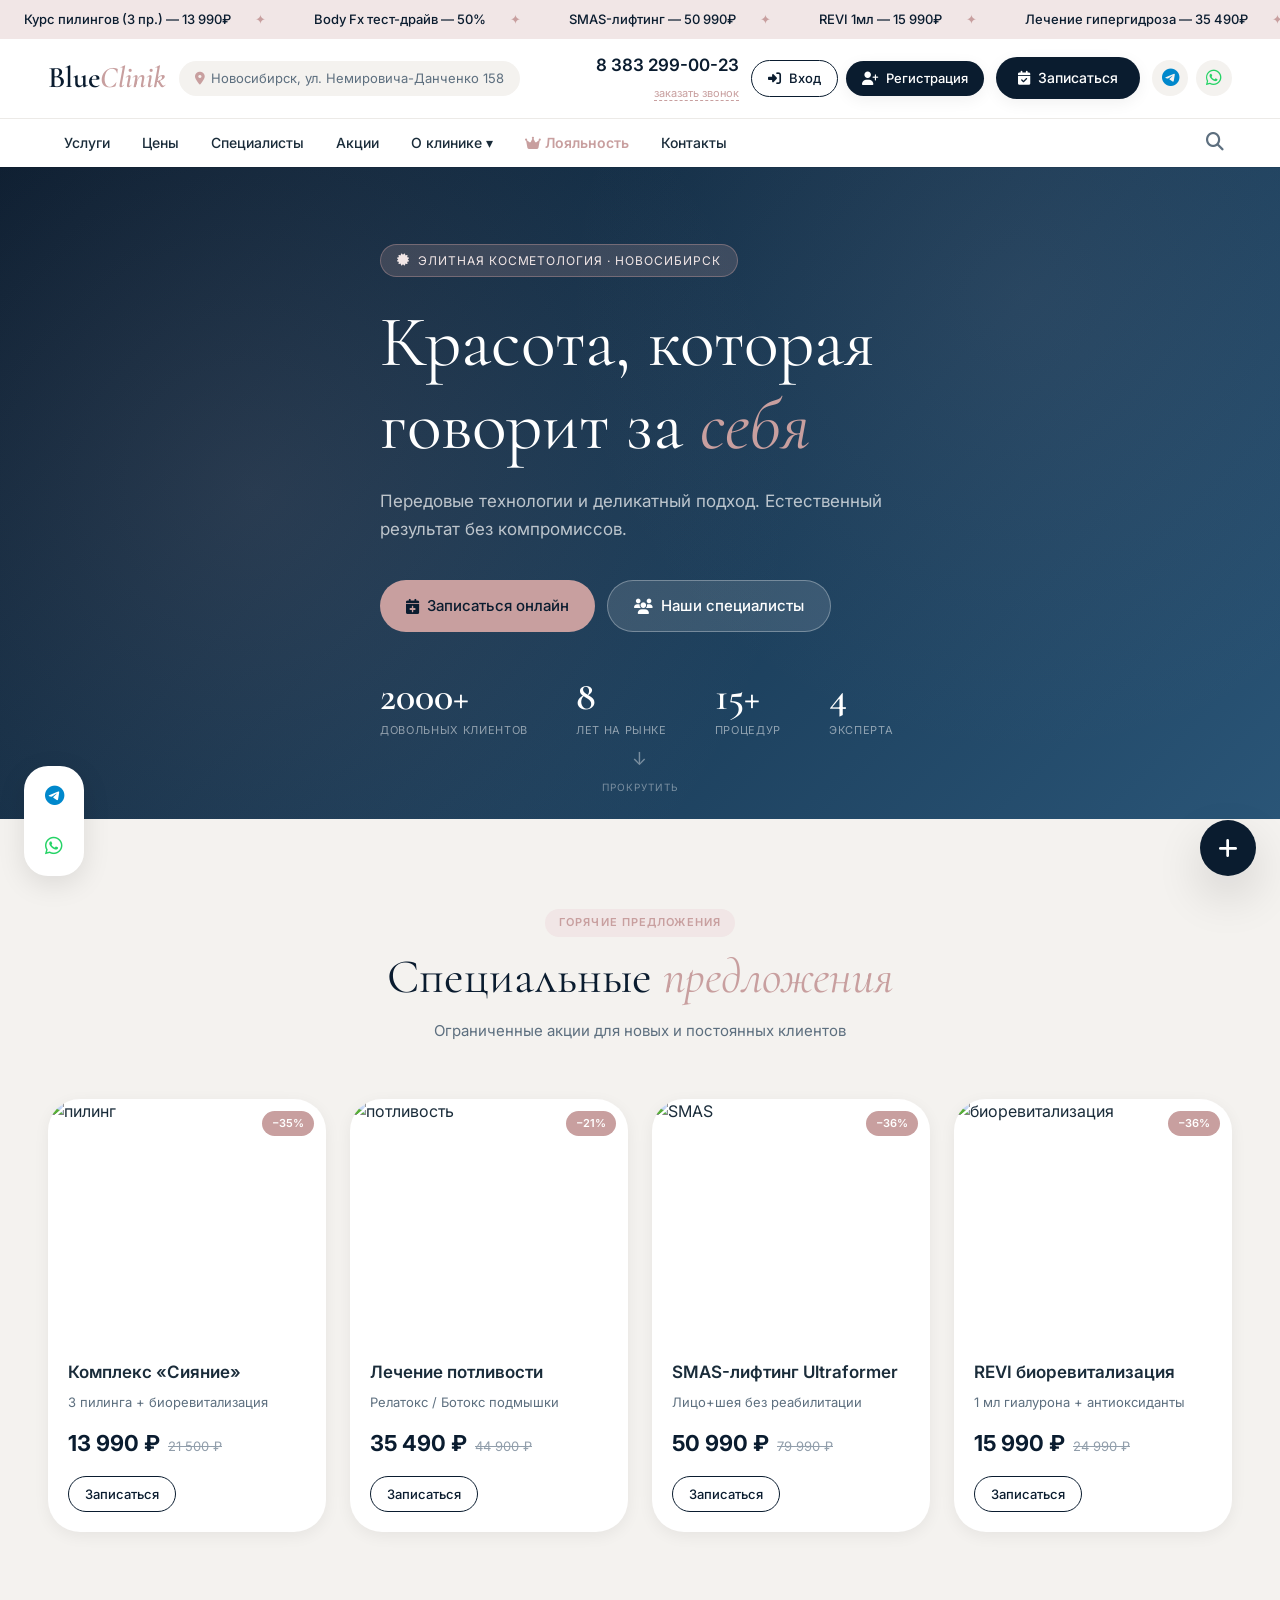
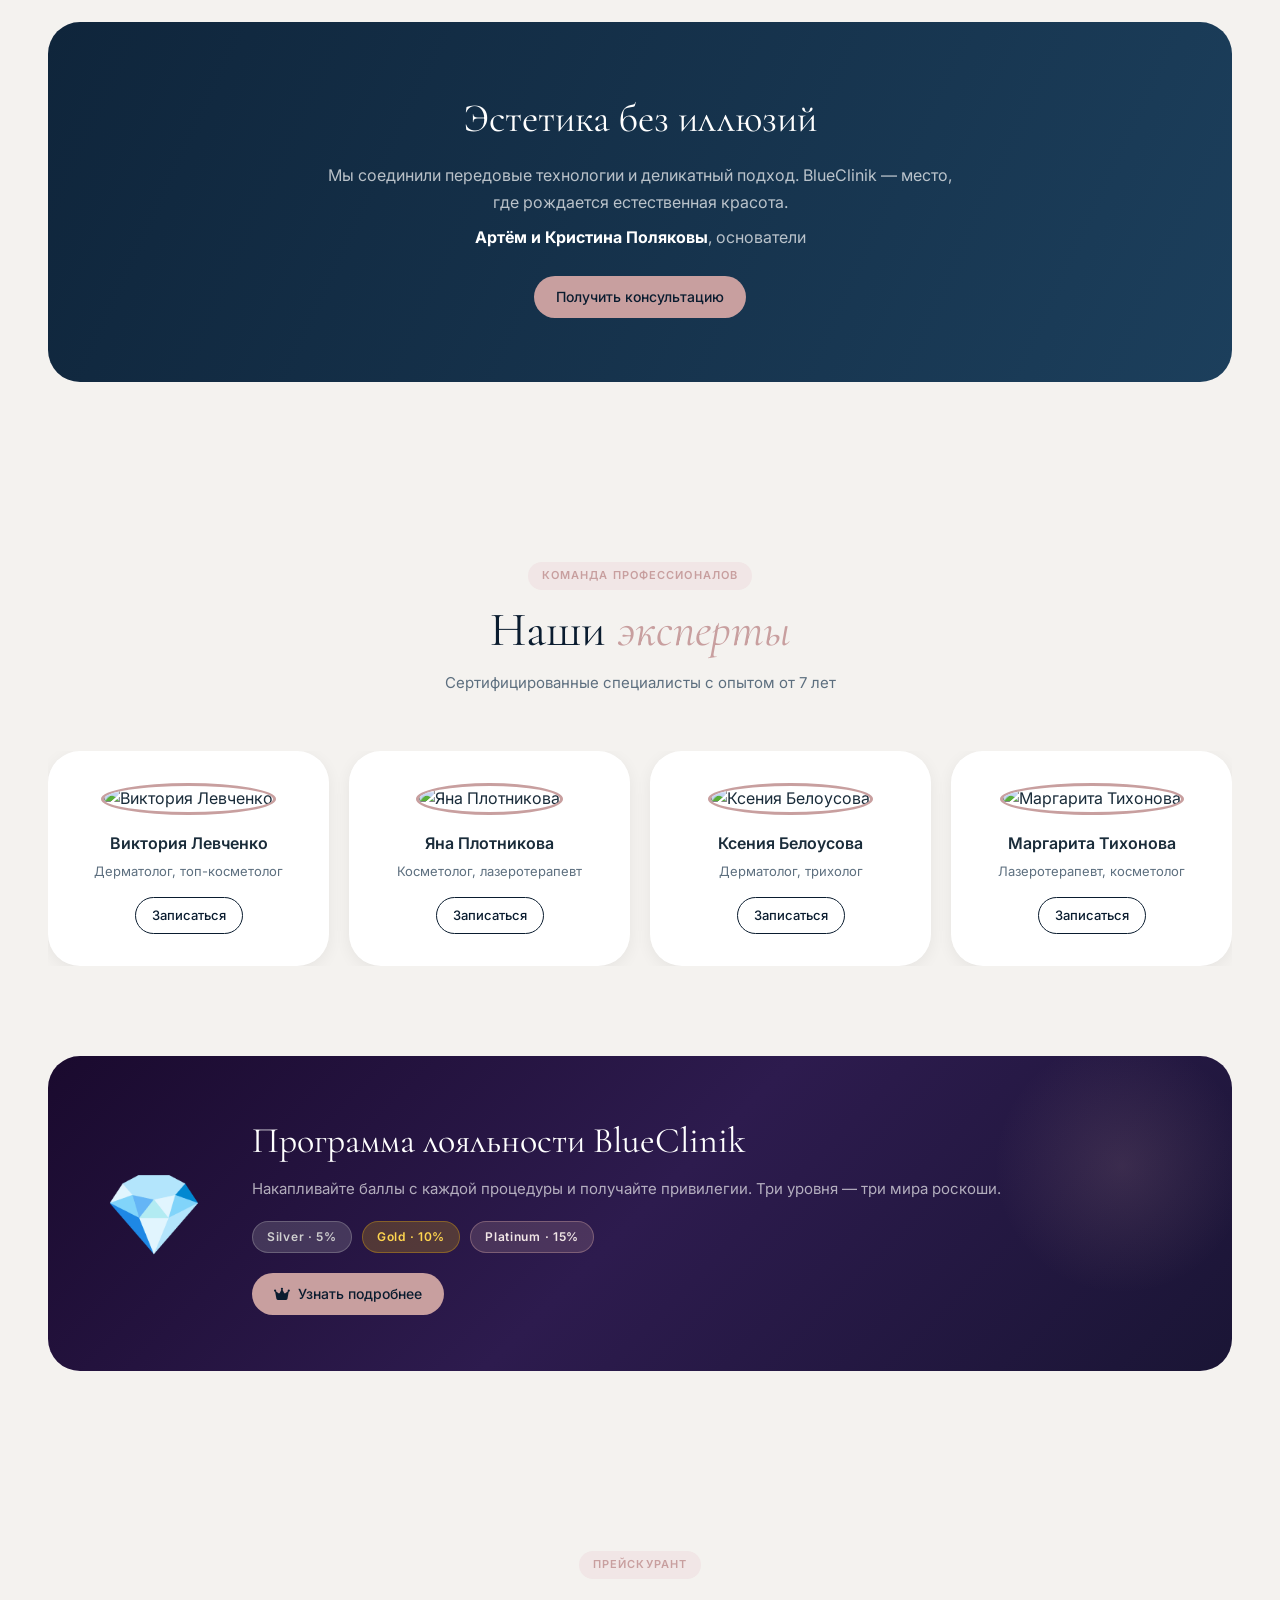
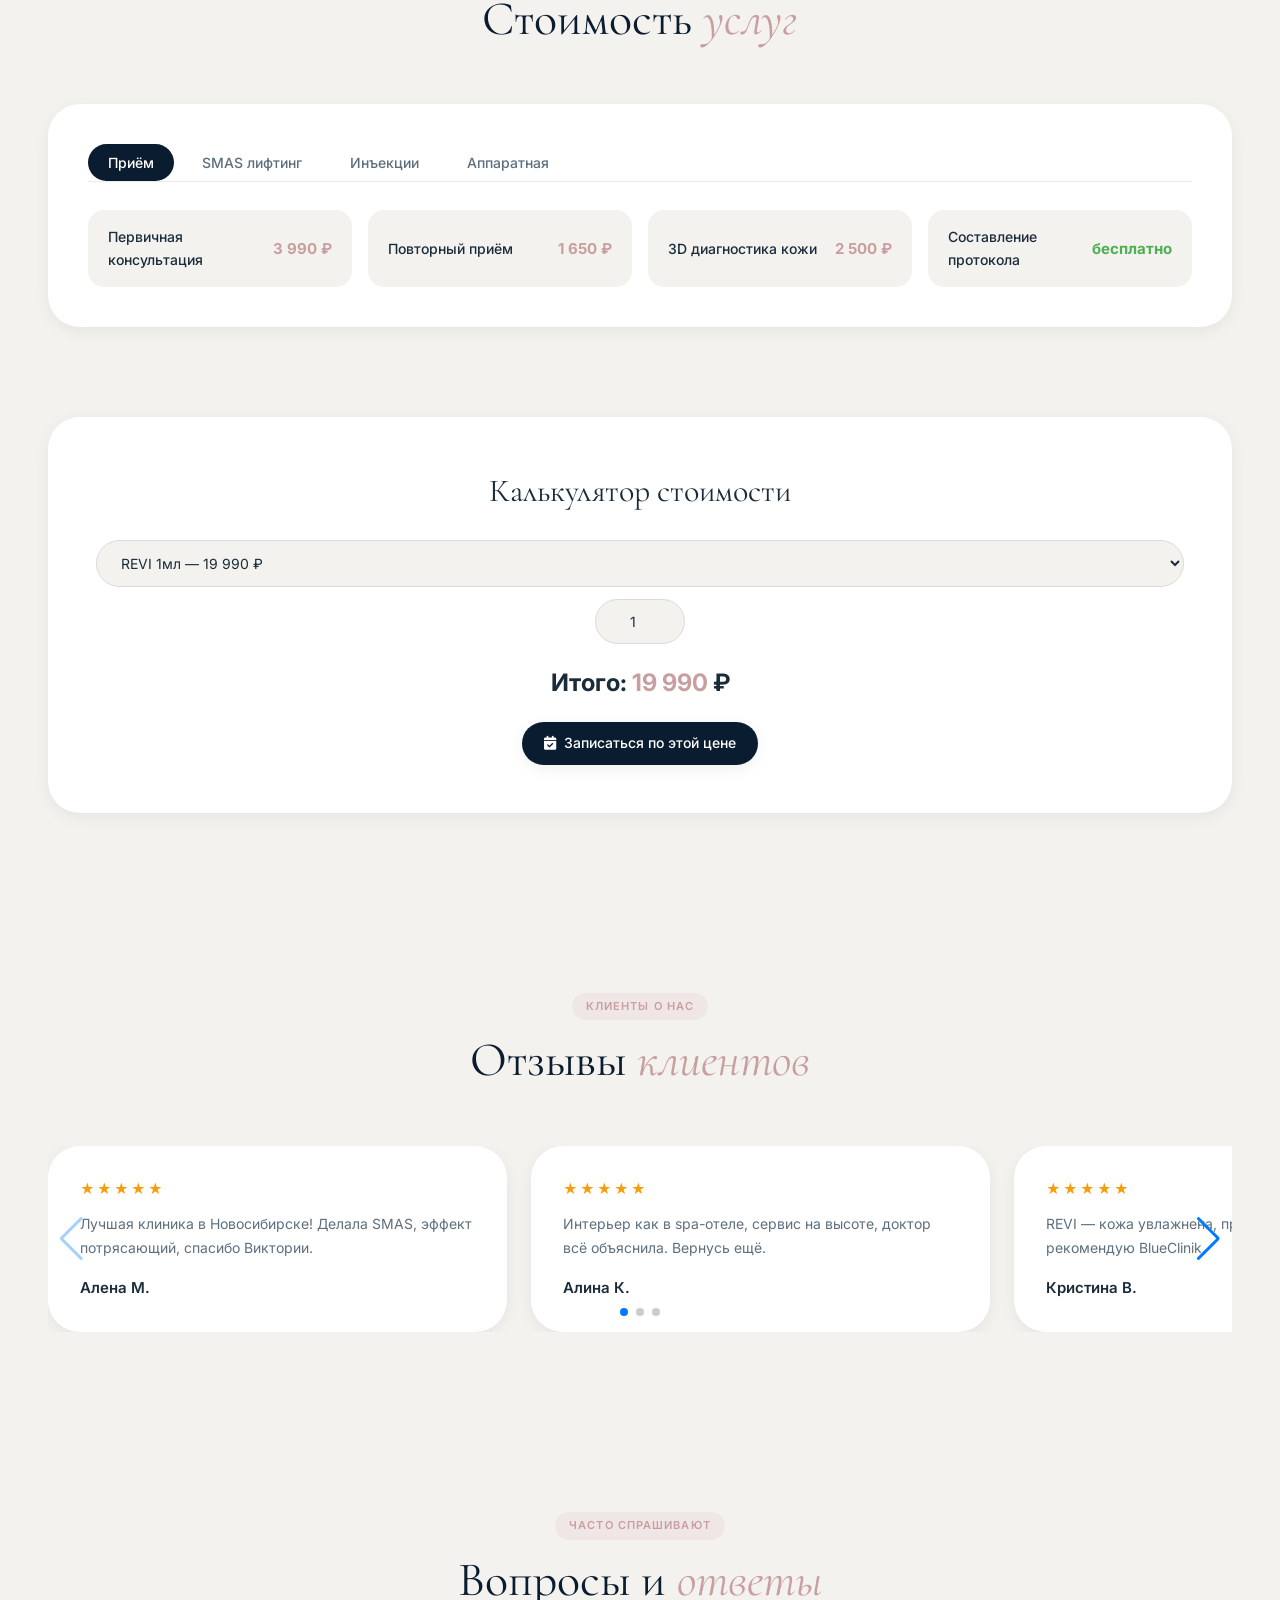
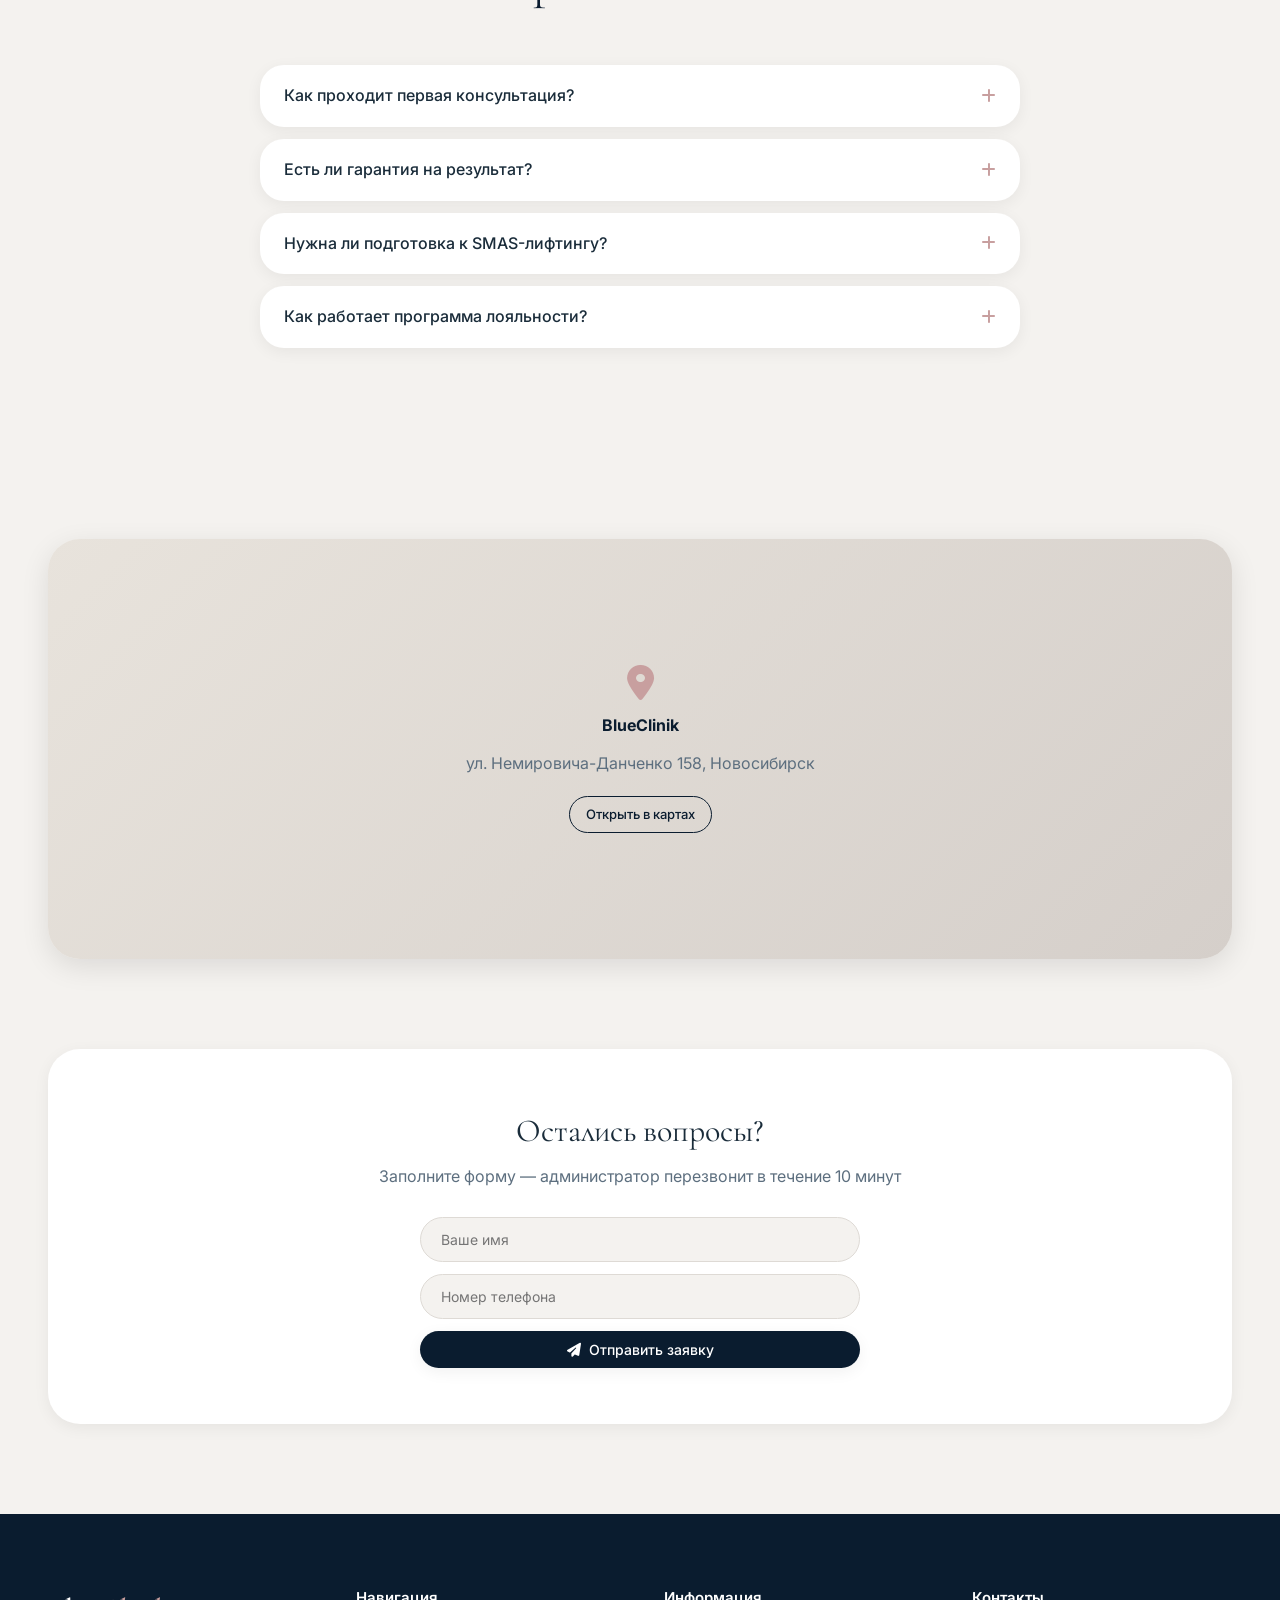
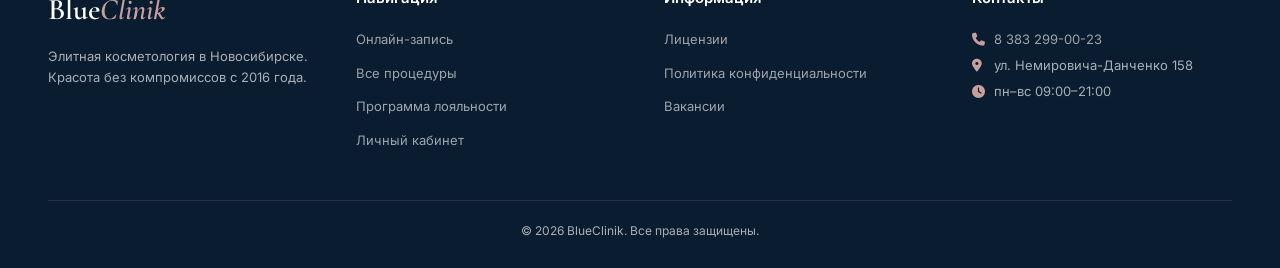
==== commit 44efc3d3: "Обновлены index.html и страница лояльности" ====
--- a/blueclinik/index.html
+++ b/blueclinik/index.html
@@ -4,910 +4,632 @@
     <meta charset="UTF-8">
     <meta name="viewport" content="width=device-width, initial-scale=1.0, user-scalable=yes">
     <title>BlueClinik | Элитная косметология Новосибирск</title>
-    <link href="https://fonts.googleapis.com/css2?family=Inter:opsz,wght@14..32,300;14..32,400;14..32,500;14..32,600;14..32,700&display=swap" rel="stylesheet">
-    <link rel="stylesheet" href="https://cdn.jsdelivr.net/npm/swiper@11/swiper-bundle.min.css" />
+    <link href="https://fonts.googleapis.com/css2?family=Cormorant+Garamond:ital,wght@0,400;0,600;1,400&family=Inter:wght@300;400;500;600&display=swap" rel="stylesheet">
+    <link rel="stylesheet" href="https://cdn.jsdelivr.net/npm/swiper@11/swiper-bundle.min.css"/>
     <link rel="stylesheet" href="https://cdnjs.cloudflare.com/ajax/libs/font-awesome/6.5.1/css/all.min.css">
     <style>
-        * {
-            margin: 0;
-            padding: 0;
-            box-sizing: border-box;
+        *,*::before,*::after{margin:0;padding:0;box-sizing:border-box}
+        :root{
+            --bg:#F4F2EF;--white:#FFFFFF;--dark:#0A1C2F;--mid:#1F3E5C;
+            --accent:#C89F9F;--accent-light:#F1E6E6;--text:#1A2C3A;--muted:#5D6F7F;--lt:#919EAB;
+            --shadow-sm:0 4px 16px rgba(0,0,0,0.06);--shadow-md:0 8px 28px rgba(0,0,0,0.10);--shadow-lg:0 20px 48px rgba(0,0,0,0.14);
+            --r-sm:16px;--r-md:24px;--r-lg:32px;--r-pill:60px;
+            --transition:all 0.3s cubic-bezier(0.4,0,0.2,1);
         }
-
-        :root {
-            --bg-page: #F4F2EF;
-            --card-bg: #FFFFFF;
-            --primary-dark: #0A1C2F;
-            --primary-medium: #1F3E5C;
-            --accent: #C89F9F;
-            --accent-light: #F1E6E6;
-            --text-dark: #1A2C3A;
-            --text-medium: #5D6F7F;
-            --text-light: #919EAB;
-            --shadow: 0 8px 28px -6px rgba(0, 0, 0, 0.06);
-            --shadow-hover: 0 20px 32px -12px rgba(0, 0, 0, 0.12);
-            --transition: all 0.3s ease;
-            --border-radius-card: 28px;
+        html{scroll-behavior:smooth}
+        body{font-family:'Inter',sans-serif;background:var(--bg);color:var(--text);line-height:1.6;overflow-x:hidden}
+        .container{max-width:1280px;margin:0 auto;padding:0 clamp(16px,4vw,48px)}
+        .ticker{background:var(--accent-light);overflow:hidden;padding:9px 0;font-size:13px;font-weight:500;color:var(--dark);white-space:nowrap}
+        .ticker-inner{display:inline-flex;animation:ticker 40s linear infinite}
+        .ticker-inner:hover{animation-play-state:paused}
+        .ticker-item{padding:0 24px}
+        .ticker-item::after{content:"✦";margin-left:24px;color:var(--accent)}
+        @keyframes ticker{0%{transform:translateX(0)}100%{transform:translateX(-50%)}}
+        .header{position:sticky;top:0;z-index:1000;background:var(--white);box-shadow:0 1px 0 rgba(0,0,0,0.07)}
+        .header-main{padding:13px 0;border-bottom:1px solid #ECEAE7}
+        .header-row{display:flex;align-items:center;gap:14px;flex-wrap:nowrap}
+        .logo{font-family:'Cormorant Garamond',serif;font-size:clamp(22px,3vw,30px);font-weight:600;color:var(--dark);text-decoration:none;flex-shrink:0}
+        .logo em{color:var(--accent);font-style:italic}
+        .header-address{display:flex;align-items:center;gap:6px;background:var(--bg);padding:7px 16px;border-radius:var(--r-pill);font-size:13px;color:var(--muted);white-space:nowrap}
+        .header-info{display:flex;align-items:center;gap:12px;margin-left:auto;flex-wrap:wrap}
+        .header-phone{text-align:right}
+        .header-phone a{display:block;font-size:17px;font-weight:600;color:var(--dark);text-decoration:none}
+        .header-phone small{font-size:11px;color:var(--accent);cursor:pointer;border-bottom:1px dashed var(--accent)}
+        #authLinksContainer{display:flex;gap:8px;align-items:center}
+        .btn{display:inline-flex;align-items:center;justify-content:center;gap:8px;padding:10px 22px;border-radius:var(--r-pill);font-weight:500;font-size:14px;cursor:pointer;border:none;text-decoration:none;transition:var(--transition);white-space:nowrap;font-family:'Inter',sans-serif}
+        .btn-primary{background:var(--dark);color:#fff;box-shadow:var(--shadow-sm)}
+        .btn-primary:hover{background:var(--mid);transform:translateY(-2px);box-shadow:var(--shadow-md)}
+        .btn-outline{background:transparent;border:1.5px solid var(--dark);color:var(--dark)}
+        .btn-outline:hover{background:var(--dark);color:#fff}
+        .btn-accent{background:var(--accent);color:var(--dark)}
+        .btn-accent:hover{background:#B88888;transform:translateY(-2px)}
+        .btn-sm{padding:7px 16px;font-size:13px}
+        .messengers{display:flex;gap:8px}
+        .messenger{width:36px;height:36px;background:var(--bg);border-radius:50%;display:flex;align-items:center;justify-content:center;transition:var(--transition);text-decoration:none}
+        .messenger:hover{background:var(--accent-light)}
+        .nav-wrap{background:var(--white)}
+        .nav-row{display:flex;align-items:center;justify-content:space-between;padding:0}
+        .menu{display:flex;list-style:none;gap:0}
+        .menu>li>a{display:block;padding:13px 16px;font-size:14px;font-weight:500;color:var(--text);text-decoration:none;transition:var(--transition);position:relative}
+        .menu>li>a::after{content:'';position:absolute;bottom:0;left:50%;right:50%;height:2px;background:var(--accent);transition:var(--transition)}
+        .menu>li>a:hover{color:var(--accent)}
+        .menu>li>a:hover::after{left:14px;right:14px}
+        .menu>li.has-sub{position:relative}
+        .submenu{position:absolute;top:100%;left:0;background:var(--white);min-width:200px;border-radius:var(--r-md);box-shadow:var(--shadow-lg);padding:8px 0;opacity:0;visibility:hidden;transform:translateY(8px);transition:var(--transition);list-style:none;z-index:200}
+        .menu>li.has-sub:hover .submenu{opacity:1;visibility:visible;transform:translateY(0)}
+        .submenu li a{display:block;padding:9px 20px;font-size:14px;color:var(--text);text-decoration:none;transition:var(--transition)}
+        .submenu li a:hover{color:var(--accent);background:var(--accent-light)}
+        .nav-search{font-size:18px;color:var(--muted);cursor:pointer;padding:8px;transition:var(--transition)}
+        .nav-search:hover{color:var(--accent)}
+        .burger{display:none;background:none;border:none;cursor:pointer;padding:4px;flex-direction:column;gap:5px;z-index:1200}
+        .burger span{display:block;width:26px;height:2px;background:var(--dark);border-radius:2px;transition:var(--transition)}
+        .burger.open span:nth-child(1){transform:translateY(7px) rotate(45deg)}
+        .burger.open span:nth-child(2){opacity:0}
+        .burger.open span:nth-child(3){transform:translateY(-7px) rotate(-45deg)}
+        .mobile-drawer{display:none;position:fixed;inset:0;z-index:1100}
+        .mobile-drawer.open{display:flex}
+        .drawer-overlay{position:absolute;inset:0;background:rgba(10,28,47,0.5)}
+        .drawer-panel{position:absolute;top:0;right:0;width:min(320px,85vw);height:100%;background:var(--white);padding:24px 20px;overflow-y:auto;transform:translateX(100%);transition:transform 0.3s ease;display:flex;flex-direction:column;gap:4px}
+        .mobile-drawer.open .drawer-panel{transform:translateX(0)}
+        .drawer-logo{font-family:'Cormorant Garamond',serif;font-size:24px;font-weight:600;color:var(--dark);margin-bottom:20px}
+        .drawer-logo em{color:var(--accent);font-style:italic}
+        .drawer-close{position:absolute;top:16px;right:16px;background:var(--bg);border:none;cursor:pointer;width:36px;height:36px;border-radius:50%;font-size:18px;color:var(--muted);display:flex;align-items:center;justify-content:center}
+        .drawer-item{display:block;padding:13px 12px;font-size:15px;font-weight:500;color:var(--text);text-decoration:none;border-radius:var(--r-sm);transition:var(--transition)}
+        .drawer-item:hover{background:var(--accent-light);color:var(--accent)}
+        .drawer-divider{height:1px;background:#ECEAE7;margin:8px 0}
+        .drawer-phone{margin-top:auto;padding-top:20px;border-top:1px solid #ECEAE7}
+        .drawer-phone a{font-size:17px;font-weight:600;color:var(--dark);text-decoration:none}
+        .hero{position:relative;min-height:clamp(460px,70vh,680px);display:flex;align-items:center;overflow:hidden;background:linear-gradient(135deg,#0A1C2F 0%,#1C3F5C 60%,#2A5577 100%)}
+        .hero-bg{position:absolute;inset:0;background-image:radial-gradient(circle at 20% 50%,rgba(200,159,159,0.12) 0%,transparent 50%),radial-gradient(circle at 80% 20%,rgba(200,159,159,0.08) 0%,transparent 40%)}
+        .hero-content{position:relative;z-index:2;padding:clamp(40px,6vw,80px) 0}
+        .hero-badge{display:inline-flex;align-items:center;gap:8px;background:rgba(200,159,159,0.2);border:1px solid rgba(200,159,159,0.4);color:#F1E6E6;padding:6px 16px;border-radius:var(--r-pill);font-size:12px;letter-spacing:.08em;text-transform:uppercase;margin-bottom:24px}
+        .hero-title{font-family:'Cormorant Garamond',serif;font-size:clamp(36px,6vw,72px);font-weight:400;color:#fff;line-height:1.15;margin-bottom:20px}
+        .hero-title em{color:var(--accent);font-style:italic}
+        .hero-sub{font-size:clamp(14px,1.8vw,17px);color:rgba(255,255,255,0.7);max-width:520px;margin-bottom:36px;line-height:1.7}
+        .hero-cta{display:flex;gap:12px;flex-wrap:wrap}
+        .hero-cta .btn{padding:13px 26px;font-size:15px}
+        .hero-scroll{position:absolute;bottom:24px;left:50%;transform:translateX(-50%);color:rgba(255,255,255,0.4);font-size:11px;letter-spacing:.1em;text-transform:uppercase;display:flex;flex-direction:column;align-items:center;gap:5px}
+        .hero-scroll span{animation:bounce 2s infinite;display:block;font-size:18px}
+        @keyframes bounce{0%,100%{transform:translateY(0)}50%{transform:translateY(6px)}}
+        .hero-stats{display:flex;gap:clamp(20px,4vw,48px);margin-top:44px;flex-wrap:wrap}
+        .hero-stat strong{display:block;font-size:clamp(22px,4vw,40px);font-family:'Cormorant Garamond',serif;font-weight:600;line-height:1;color:#fff}
+        .hero-stat span{font-size:11px;letter-spacing:.06em;text-transform:uppercase;color:rgba(255,255,255,0.5)}
+        .section{padding:clamp(48px,7vw,96px) 0}
+        .section-header{text-align:center;margin-bottom:clamp(32px,5vw,56px)}
+        .section-tag{display:inline-block;background:var(--accent-light);color:var(--accent);font-size:11px;font-weight:600;letter-spacing:.1em;text-transform:uppercase;padding:5px 14px;border-radius:var(--r-pill);margin-bottom:12px}
+        .section-title{font-family:'Cormorant Garamond',serif;font-size:clamp(28px,4vw,48px);font-weight:400;color:var(--dark);line-height:1.2}
+        .section-title em{color:var(--accent);font-style:italic}
+        .section-sub{margin-top:12px;color:var(--muted);font-size:15px;max-width:560px;margin-inline:auto}
+        .offers-grid{display:grid;grid-template-columns:repeat(auto-fill,minmax(min(260px,100%),1fr));gap:24px}
+        .offer-card{background:var(--white);border-radius:var(--r-lg);overflow:hidden;box-shadow:var(--shadow-sm);transition:var(--transition)}
+        .offer-card:hover{transform:translateY(-6px);box-shadow:var(--shadow-md)}
+        .offer-img{height:clamp(180px,22vw,240px);overflow:hidden;position:relative}
+        .offer-img img{width:100%;height:100%;object-fit:cover;transition:transform .5s ease}
+        .offer-card:hover .offer-img img{transform:scale(1.06)}
+        .offer-badge{position:absolute;top:12px;right:12px;background:var(--accent);color:#fff;font-size:11px;font-weight:600;padding:4px 10px;border-radius:var(--r-pill)}
+        .offer-body{padding:20px}
+        .offer-title{font-weight:600;font-size:17px;margin-bottom:6px}
+        .offer-desc{font-size:13px;color:var(--muted);margin-bottom:14px}
+        .offer-price{font-size:22px;font-weight:700;color:var(--dark)}
+        .offer-old{font-size:13px;text-decoration:line-through;color:var(--lt);margin-left:8px}
+        .owner-banner{background:linear-gradient(115deg,#0F253B 0%,#1C3F5C 100%);border-radius:var(--r-lg);padding:clamp(36px,6vw,64px);text-align:center;color:#fff}
+        .owner-banner h3{font-family:'Cormorant Garamond',serif;font-size:clamp(24px,4vw,40px);font-weight:400;margin-bottom:12px}
+        .owner-banner p{color:rgba(255,255,255,0.7);max-width:640px;margin-inline:auto;line-height:1.7}
+        .owner-banner p strong{color:#fff}
+        .specialist-card{background:var(--white);border-radius:var(--r-lg);text-align:center;padding:clamp(20px,3vw,32px);box-shadow:var(--shadow-sm);transition:var(--transition)}
+        .specialist-card:hover{transform:translateY(-4px);box-shadow:var(--shadow-md)}
+        .specialist-card img{width:clamp(90px,12vw,130px);height:clamp(90px,12vw,130px);border-radius:50%;object-fit:cover;border:3px solid var(--accent);margin-bottom:16px}
+        .specialist-name{font-weight:600;font-size:16px;margin-bottom:4px}
+        .specialist-spec{font-size:13px;color:var(--muted);margin-bottom:16px}
+        .loyalty-banner{background:linear-gradient(135deg,#1a0a2e 0%,#2d1b4e 50%,#1a1535 100%);border-radius:var(--r-lg);padding:clamp(32px,5vw,56px);display:flex;align-items:center;gap:clamp(20px,4vw,48px);flex-wrap:wrap;position:relative;overflow:hidden}
+        .loyalty-banner::before{content:'';position:absolute;top:-40px;right:-40px;width:300px;height:300px;background:radial-gradient(circle,rgba(200,159,159,0.15) 0%,transparent 60%)}
+        .loyalty-banner-icon{font-size:clamp(48px,8vw,80px);flex-shrink:0}
+        .loyalty-banner-text{flex:1;min-width:200px;position:relative;z-index:1}
+        .loyalty-banner-text h3{font-family:'Cormorant Garamond',serif;font-size:clamp(22px,3.5vw,36px);font-weight:400;color:#fff;margin-bottom:8px}
+        .loyalty-banner-text p{color:rgba(255,255,255,0.65);font-size:15px;margin-bottom:20px;line-height:1.6}
+        .loyalty-levels{display:flex;gap:10px;flex-wrap:wrap;margin-bottom:20px}
+        .ll{padding:5px 14px;border-radius:var(--r-pill);font-size:12px;font-weight:600;letter-spacing:.06em}
+        .ll-s{background:rgba(192,192,192,0.2);color:#D0D0D0;border:1px solid rgba(192,192,192,0.3)}
+        .ll-g{background:rgba(255,193,7,0.2);color:#FFD54F;border:1px solid rgba(255,193,7,0.3)}
+        .ll-p{background:rgba(200,159,159,0.2);color:#F1E6E6;border:1px solid rgba(200,159,159,0.4)}
+        .tabs-wrap{background:var(--white);border-radius:var(--r-lg);padding:clamp(24px,4vw,40px);box-shadow:var(--shadow-sm)}
+        .tabs-nav{display:flex;gap:8px;flex-wrap:wrap;border-bottom:1px solid #ECEAE7;margin-bottom:28px}
+        .tab-btn{background:none;border:none;padding:10px 20px;border-radius:var(--r-pill);font-weight:500;font-size:14px;cursor:pointer;transition:var(--transition);font-family:'Inter',sans-serif;color:var(--muted)}
+        .tab-btn.active{background:var(--dark);color:#fff}
+        .tab-pane{display:none}
+        .tab-pane.active{display:block;animation:fadeUp .3s ease}
+        @keyframes fadeUp{from{opacity:0;transform:translateY(8px)}to{opacity:1;transform:translateY(0)}}
+        .services-grid{display:grid;grid-template-columns:repeat(auto-fill,minmax(min(240px,100%),1fr));gap:16px}
+        .service-row{display:flex;justify-content:space-between;align-items:center;background:var(--bg);padding:16px 20px;border-radius:var(--r-sm);transition:var(--transition)}
+        .service-row:hover{background:var(--accent-light)}
+        .sn{font-size:14px;font-weight:500}
+        .sp{font-size:15px;font-weight:700;color:var(--accent);white-space:nowrap;margin-left:12px}
+        .calc-box{background:var(--white);border-radius:var(--r-lg);padding:clamp(28px,5vw,48px);text-align:center;box-shadow:var(--shadow-sm)}
+        .calc-box h3{font-family:'Cormorant Garamond',serif;font-size:clamp(22px,3vw,32px);font-weight:400;margin-bottom:24px}
+        .calc-controls{display:flex;gap:12px;justify-content:center;flex-wrap:wrap;margin-bottom:20px}
+        .form-field{width:100%;padding:13px 20px;border:1.5px solid #DEDAD5;border-radius:var(--r-pill);font-family:'Inter',sans-serif;font-size:14px;color:var(--text);background:var(--bg);transition:var(--transition)}
+        .form-field:focus{outline:none;border-color:var(--accent);background:#fff}
+        .calc-select{min-width:220px;padding:13px 20px}
+        .calc-qty{width:90px;text-align:center}
+        .calc-result{font-size:clamp(18px,2.5vw,24px);font-weight:700;margin-bottom:20px}
+        .calc-result span{color:var(--accent)}
+        .review-card{background:var(--white);border-radius:var(--r-lg);padding:clamp(20px,3vw,32px);box-shadow:var(--shadow-sm);height:100%}
+        .review-stars{color:#F59E0B;font-size:14px;margin-bottom:12px;letter-spacing:2px}
+        .review-text{color:var(--muted);font-size:14px;line-height:1.7;margin-bottom:16px}
+        .review-author{font-weight:600;font-size:15px}
+        .faq-item{background:var(--white);border-radius:var(--r-md);margin-bottom:12px;box-shadow:var(--shadow-sm);overflow:hidden}
+        .faq-q{display:flex;justify-content:space-between;align-items:center;padding:18px 24px;cursor:pointer;font-weight:500}
+        .faq-q i{color:var(--accent);transition:transform .3s;flex-shrink:0}
+        .faq-item.open .faq-q i{transform:rotate(45deg)}
+        .faq-a{max-height:0;overflow:hidden;transition:max-height .35s ease,padding .3s;color:var(--muted);font-size:14px;line-height:1.7;padding:0 24px}
+        .faq-item.open .faq-a{max-height:200px;padding:0 24px 18px}
+        .map-section{border-radius:var(--r-lg);overflow:hidden;box-shadow:var(--shadow-md);height:clamp(280px,40vw,420px)}
+        #map{width:100%;height:100%}
+        .map-fallback{width:100%;height:100%;background:linear-gradient(135deg,#E8E3DC,#D5CFCA);display:flex;flex-direction:column;align-items:center;justify-content:center;gap:12px;color:var(--muted);text-align:center;padding:20px}
+        .map-fallback i{font-size:36px;color:var(--accent)}
+        .map-fallback strong{color:var(--dark);font-size:16px}
+        .contact-box{background:var(--white);border-radius:var(--r-lg);padding:clamp(28px,5vw,56px);text-align:center;box-shadow:var(--shadow-sm)}
+        .contact-box h3{font-family:'Cormorant Garamond',serif;font-size:clamp(22px,3vw,32px);font-weight:400;margin-bottom:8px}
+        .contact-box p{color:var(--muted);margin-bottom:28px}
+        .contact-form{max-width:440px;margin-inline:auto}
+        .contact-form .form-field{margin-bottom:12px}
+        .footer{background:var(--dark);color:rgba(255,255,255,0.65);padding:clamp(40px,6vw,72px) 0 28px}
+        .footer-grid{display:grid;grid-template-columns:repeat(auto-fit,minmax(min(200px,100%),1fr));gap:clamp(24px,4vw,48px);margin-bottom:clamp(28px,4vw,48px)}
+        .footer h4{color:#fff;font-size:15px;font-weight:600;margin-bottom:16px}
+        .footer ul{list-style:none;display:flex;flex-direction:column;gap:8px}
+        .footer ul li a{color:rgba(255,255,255,0.6);text-decoration:none;font-size:13px;transition:var(--transition)}
+        .footer ul li a:hover{color:var(--accent)}
+        .footer-bottom{border-top:1px solid rgba(255,255,255,0.1);padding-top:20px;text-align:center;font-size:12px}
+        .fab-container{position:fixed;bottom:24px;right:24px;display:flex;flex-direction:column;align-items:flex-end;gap:10px;z-index:900}
+        .fab-menu{display:flex;flex-direction:column;gap:8px;align-items:flex-end}
+        .fab-menu.hidden{display:none}
+        .fab-item{display:flex;align-items:center;gap:10px;background:var(--white);padding:10px 16px;border-radius:var(--r-pill);box-shadow:var(--shadow-md);cursor:pointer;text-decoration:none;color:var(--text);font-size:14px;font-weight:500;transition:var(--transition);border:none;font-family:'Inter',sans-serif;animation:fabIn .2s ease}
+        @keyframes fabIn{from{opacity:0;transform:translateY(8px)}to{opacity:1;transform:translateY(0)}}
+        .fab-item:hover{background:var(--dark);color:#fff}
+        .fab-item i{font-size:16px;color:var(--accent)}
+        .fab-item:hover i{color:#fff}
+        .fab-main{width:56px;height:56px;border-radius:50%;background:var(--dark);color:#fff;border:none;cursor:pointer;font-size:22px;box-shadow:var(--shadow-lg);transition:var(--transition);display:flex;align-items:center;justify-content:center}
+        .fab-main:hover{background:var(--accent);transform:scale(1.1)}
+        .fab-main.active{background:var(--accent);transform:rotate(45deg)}
+        .msg-widget{position:fixed;bottom:24px;left:24px;z-index:900}
+        .msg-bubble{background:var(--white);border-radius:var(--r-md);padding:8px;box-shadow:var(--shadow-md);display:flex;flex-direction:column;gap:6px}
+        .msg-btn{width:44px;height:44px;border-radius:var(--r-sm);display:flex;align-items:center;justify-content:center;text-decoration:none;transition:var(--transition);font-size:20px}
+        .msg-btn:hover{transform:scale(1.1)}
+        .msg-tg{color:#0088cc}
+        .msg-tg:hover{background:#E3F2FF}
+        .msg-wa{color:#25D366}
+        .msg-wa:hover{background:#E8FBF0}
+        .back-top{position:fixed;bottom:90px;right:24px;width:44px;height:44px;border-radius:50%;background:rgba(10,28,47,0.85);color:#fff;border:none;cursor:pointer;font-size:18px;box-shadow:var(--shadow-md);transition:var(--transition);display:flex;align-items:center;justify-content:center;opacity:0;pointer-events:none;z-index:899}
+        .back-top.visible{opacity:1;pointer-events:auto}
+        .back-top:hover{background:var(--accent);transform:translateY(-3px)}
+        @media(max-width:1024px){.header-address{display:none}}
+        @media(max-width:768px){
+            .nav-wrap{display:none}
+            .burger{display:flex}
+            .header-phone,.messengers{display:none}
+            #authLinksContainer{display:none}
+            #bookingBtn{display:none}
+            .loyalty-banner{justify-content:center;text-align:center}
         }
-
-        body {
-            font-family: 'Inter', sans-serif;
-            background-color: var(--bg-page);
-            color: var(--text-dark);
-            line-height: 1.5;
-            scroll-behavior: smooth;
-        }
-
-        .container {
-            max-width: 1280px;
-            margin: 0 auto;
-            padding: 0 40px;
-        }
-
-        .section-title {
-            font-size: 38px;
-            font-weight: 600;
-            margin-bottom: 48px;
-            text-align: center;
-            color: var(--primary-dark);
-            letter-spacing: -0.01em;
-        }
-        .section-title span {
-            color: var(--accent);
-            font-weight: 400;
-        }
-
-        .btn {
-            display: inline-flex;
-            align-items: center;
-            justify-content: center;
-            gap: 8px;
-            padding: 12px 28px;
-            font-weight: 500;
-            border-radius: 60px;
-            transition: var(--transition);
-            cursor: pointer;
-            border: none;
-            font-size: 15px;
-            text-decoration: none;
-        }
-        .btn-primary {
-            background: var(--primary-dark);
-            color: white;
-            box-shadow: var(--shadow);
-        }
-        .btn-primary:hover {
-            background: var(--primary-medium);
-            transform: translateY(-2px);
-        }
-        .btn-outline {
-            background: transparent;
-            border: 1.5px solid var(--primary-dark);
-            color: var(--primary-dark);
-        }
-        .btn-outline:hover {
-            background: var(--primary-dark);
-            color: white;
-        }
-        .btn-accent {
-            background: var(--accent);
-            color: var(--primary-dark);
-        }
-        .btn-accent:hover {
-            background: #B88888;
-            transform: translateY(-2px);
-        }
-
-        /* Header */
-        .header {
-            position: fixed;
-            top: 0;
-            left: 0;
-            width: 100%;
-            z-index: 1000;
-            background: var(--card-bg);
-            box-shadow: 0 2px 12px rgba(0,0,0,0.03);
-        }
-        .ticker {
-            background: var(--accent-light);
-            overflow: hidden;
-            white-space: nowrap;
-            padding: 10px 0;
-            font-size: 14px;
-            font-weight: 500;
-            color: var(--primary-dark);
-        }
-        .ticker-content {
-            display: inline-block;
-            animation: ticker 35s linear infinite;
-        }
-        .ticker-content span {
-            display: inline;
-            margin: 0;
-            padding: 0;
-        }
-        .ticker-content span:not(:last-child)::after {
-            content: " ✦ ";
-            margin: 0 2px 0 4px;
-            color: var(--accent);
-        }
-        @keyframes ticker {
-            0% { transform: translateX(0); }
-            100% { transform: translateX(-50%); }
-        }
-
-        .header-main {
-            padding: 16px 0;
-            border-bottom: 1px solid #E8E3DC;
-        }
-        .header-top {
-            display: flex;
-            align-items: center;
-            justify-content: space-between;
-            flex-wrap: wrap;
-            gap: 20px;
-        }
-        .logo {
-            font-size: 28px;
-            font-weight: 700;
-            letter-spacing: -0.02em;
-            color: var(--primary-dark);
-            text-decoration: none;
-        }
-        .logo span {
-            color: var(--accent);
-            font-weight: 400;
-        }
-        .address {
-            display: flex;
-            align-items: center;
-            gap: 8px;
-            background: #F2EFEB;
-            padding: 8px 20px;
-            border-radius: 60px;
-            font-size: 14px;
-            font-weight: 500;
-        }
-        .phone-number {
-            font-weight: 700;
-            font-size: 18px;
-        }
-        .callback-link {
-            font-size: 12px;
-            color: var(--accent);
-            cursor: pointer;
-            border-bottom: 1px dashed;
-        }
-        .messengers {
-            display: flex;
-            gap: 10px;
-        }
-        .messenger {
-            width: 38px;
-            height: 38px;
-            background: #F2EFEB;
-            border-radius: 50%;
-            display: flex;
-            align-items: center;
-            justify-content: center;
-            transition: var(--transition);
-        }
-        .nav {
-            background: var(--card-bg);
-        }
-        .nav .container {
-            display: flex;
-            justify-content: space-between;
-            align-items: center;
-        }
-        .menu {
-            display: flex;
-            list-style: none;
-            gap: 36px;
-        }
-        .menu a {
-            text-decoration: none;
-            color: var(--text-dark);
-            font-weight: 500;
-            transition: var(--transition);
-        }
-        .menu a:hover {
-            color: var(--accent);
-        }
-        .dropbtn {
-            position: relative;
-        }
-        .submenu {
-            position: absolute;
-            top: 100%;
-            left: 0;
-            background: white;
-            min-width: 200px;
-            border-radius: 20px;
-            box-shadow: var(--shadow-hover);
-            padding: 12px 0;
-            opacity: 0;
-            visibility: hidden;
-            transition: 0.2s;
-            list-style: none;
-            z-index: 100;
-        }
-        .dropbtn:hover .submenu {
-            opacity: 1;
-            visibility: visible;
-        }
-        .submenu li a {
-            padding: 8px 24px;
-            display: block;
-        }
-        .mobile-toggle {
-            display: none;
-            background: none;
-            border: none;
-            font-size: 28px;
-            cursor: pointer;
-        }
-        main {
-            margin-top: 160px;
-        }
-
-        .offers-grid {
-            display: grid;
-            grid-template-columns: repeat(4, 1fr);
-            gap: 24px;
-            margin: 40px 0;
-        }
-        .offer-card {
-            background: var(--card-bg);
-            border-radius: var(--border-radius-card);
-            overflow: hidden;
-            transition: var(--transition);
-            box-shadow: var(--shadow);
-        }
-        .offer-card:hover {
-            transform: translateY(-6px);
-            box-shadow: var(--shadow-hover);
-        }
-        .offer-img {
-            height: 230px;
-            overflow: hidden;
-        }
-        .offer-img img {
-            width: 100%;
-            height: 100%;
-            object-fit: cover;
-            transition: transform 0.4s;
-        }
-        .offer-card:hover .offer-img img {
-            transform: scale(1.04);
-        }
-        .offer-content {
-            padding: 20px;
-        }
-        .offer-title {
-            font-weight: 700;
-            font-size: 18px;
-        }
-        .price {
-            font-size: 24px;
-            font-weight: 700;
-            color: var(--primary-dark);
-            margin: 12px 0;
-        }
-        .old-price {
-            font-size: 14px;
-            text-decoration: line-through;
-            color: var(--text-light);
-            margin-left: 8px;
-        }
-
-        .owner-banner {
-            background: linear-gradient(115deg, #0F253B 0%, #1C3F5C 100%);
-            border-radius: 32px;
-            padding: 56px 48px;
-            margin: 60px 0;
-            text-align: center;
-            color: white;
-        }
-        .owner-banner h3 {
-            font-size: 28px;
-            color: white;
-        }
-
-        .specialist-card {
-            background: var(--card-bg);
-            border-radius: 28px;
-            text-align: center;
-            padding: 28px 16px;
-            transition: var(--transition);
-            box-shadow: var(--shadow);
-        }
-        .specialist-card img {
-            width: 130px;
-            height: 130px;
-            border-radius: 50%;
-            object-fit: cover;
-            border: 3px solid var(--accent);
-        }
-
-        .services-grid {
-            display: grid;
-            grid-template-columns: repeat(3, 1fr);
-            gap: 20px;
-            margin-top: 24px;
-        }
-        .service-item-card {
-            background: var(--card-bg);
-            padding: 20px;
-            border-radius: 24px;
-            display: flex;
-            justify-content: space-between;
-            align-items: center;
-            box-shadow: var(--shadow);
-        }
-        .service-price {
-            font-weight: 700;
-            color: var(--accent);
-        }
-        .tabs-container {
-            background: var(--card-bg);
-            border-radius: 32px;
-            padding: 32px;
-            margin: 40px 0;
-            box-shadow: var(--shadow);
-        }
-        .tabs-header {
-            display: flex;
-            gap: 12px;
-            border-bottom: 1px solid #E8E3DC;
-            padding-bottom: 12px;
-            margin-bottom: 24px;
-            flex-wrap: wrap;
-        }
-        .tab-btn {
-            background: none;
-            border: none;
-            padding: 10px 24px;
-            border-radius: 40px;
-            font-weight: 500;
-            cursor: pointer;
-            transition: 0.2s;
-        }
-        .tab-btn.active {
-            background: var(--primary-dark);
-            color: white;
-        }
-        .tab-pane {
-            display: none;
-        }
-        .tab-pane.active {
-            display: block;
-            animation: fade 0.25s;
-        }
-        @keyframes fade {
-            from { opacity: 0; transform: translateY(8px); }
-            to { opacity: 1; transform: translateY(0); }
-        }
-
-        .calculator-box {
-            background: var(--card-bg);
-            border-radius: 32px;
-            padding: 36px;
-            margin: 48px 0;
-            text-align: center;
-            box-shadow: var(--shadow);
-        }
-        .calc-row {
-            display: flex;
-            gap: 16px;
-            justify-content: center;
-            flex-wrap: wrap;
-        }
-        .calc-select {
-            padding: 12px 24px;
-            border-radius: 60px;
-            border: 1px solid #E0D8D0;
-            background: var(--bg-page);
-            font-family: inherit;
-        }
-        .calc-result {
-            margin-top: 24px;
-            font-size: 20px;
-        }
-
-        .review-card {
-            background: var(--card-bg);
-            border-radius: 28px;
-            padding: 28px;
-            box-shadow: var(--shadow);
-        }
-        .review-author {
-            font-weight: 700;
-            margin-bottom: 12px;
-        }
-
-        .faq-item {
-            background: var(--card-bg);
-            border-radius: 24px;
-            padding: 20px 24px;
-            margin-bottom: 16px;
-            cursor: pointer;
-            box-shadow: var(--shadow);
-        }
-        .faq-question {
-            display: flex;
-            justify-content: space-between;
-            font-weight: 600;
-        }
-        .faq-answer {
-            max-height: 0;
-            overflow: hidden;
-            transition: 0.3s;
-            color: var(--text-medium);
-        }
-        .faq-item.active .faq-answer {
-            max-height: 150px;
-            margin-top: 16px;
-        }
-
-        .map-container {
-            margin: 50px 0;
-            border-radius: 32px;
-            overflow: hidden;
-            box-shadow: var(--shadow-hover);
-            height: 400px;
-        }
-        #map {
-            width: 100%;
-            height: 100%;
-        }
-
-        .contact-section {
-            background: var(--card-bg);
-            border-radius: 32px;
-            padding: 48px;
-            text-align: center;
-            margin: 40px 0;
-            box-shadow: var(--shadow);
-        }
-        .form-group input, .form-group textarea {
-            width: 100%;
-            max-width: 480px;
-            padding: 14px 24px;
-            border-radius: 60px;
-            border: 1px solid #E0D8D0;
-            background: var(--bg-page);
-            font-family: inherit;
-        }
-
-        .footer {
-            background: var(--primary-dark);
-            color: #E8E3DC;
-            padding: 56px 0 32px;
-            margin-top: 60px;
-        }
-        .footer a {
-            color: #B9C7D4;
-            text-decoration: none;
-        }
-        .footer a:hover {
-            color: var(--accent);
-        }
-        .footer-grid {
-            display: grid;
-            grid-template-columns: repeat(auto-fit, minmax(200px, 1fr));
-            gap: 30px;
-        }
-
-        @media (max-width: 992px) {
-            .offers-grid {
-                grid-template-columns: repeat(2, 1fr);
-            }
-            .services-grid {
-                grid-template-columns: 1fr 1fr;
-            }
-        }
-        @media (max-width: 768px) {
-            .container {
-                padding: 0 20px;
-            }
-            .menu {
-                display: none;
-            }
-            .mobile-toggle {
-                display: block;
-            }
-            .offers-grid, .services-grid {
-                grid-template-columns: 1fr;
-            }
-            main {
-                margin-top: 140px;
-            }
-            .tabs-header {
-                flex-direction: column;
-            }
-            .owner-banner {
-                padding: 32px 20px;
-            }
+        @media(max-width:480px){
+            .hero-cta .btn{width:100%;justify-content:center}
+            .calc-controls{flex-direction:column;align-items:stretch}
+            .calc-select,.calc-qty{width:100%;min-width:unset}
         }
     </style>
 </head>
 <body>
 
-<header class="header">
-    <div class="ticker">
-        <div class="ticker-content">
-            <span>Курс пилингов (3 пр.) — 13 990₽</span><span>Body Fx тест-драйв — 50%</span><span>SMAS-лифтинг Ultraformer — 50 990₽</span><span>REVI 1мл — 15 990₽ / 2мл — 21 990₽</span><span>Лечение гипергидроза — 35 490₽</span><span>RF-лифтинг лица — 6 900₽</span><span>Лазерная шлифовка — 14 900₽</span><span>Контурная пластика губ — 23 900₽</span><span>Мезотерапия лица — 7 500₽</span>
-        </div>
-    </div>
+<header class="header" id="header">
+    <div class="ticker" aria-hidden="true"><div class="ticker-inner" id="tickerInner"></div></div>
     <div class="header-main">
         <div class="container">
-            <div class="header-top">
-                <a href="/" class="logo">Blue<span>Clinik</span></a>
-                <div class="address">📍 Новосибирск, ул. Немировича-Данченко 158</div>
-                <div class="phone">
-                    <div class="phone-number">8 383 299-00-23</div>
-                    <div class="callback-link" id="callbackBtn">заказать звонок</div>
+            <div class="header-row">
+                <a href="index.html" class="logo">Blue<em>Clinik</em></a>
+                <div class="header-address"><i class="fas fa-map-marker-alt" style="color:var(--accent)"></i> Новосибирск, ул. Немировича-Данченко 158</div>
+                <div class="header-info">
+                    <div class="header-phone">
+                        <a href="tel:+73832990023">8 383 299-00-23</a>
+                        <small onclick="window.location.href='booking.html'">заказать звонок</small>
+                    </div>
+                    <div id="authLinksContainer"></div>
+                    <a href="booking.html" class="btn btn-primary" id="bookingBtn"><i class="fas fa-calendar-check"></i> Записаться</a>
+                    <div class="messengers">
+                        <a href="#" class="messenger"><i class="fab fa-telegram" style="color:#0088cc;font-size:18px"></i></a>
+                        <a href="#" class="messenger"><i class="fab fa-whatsapp" style="color:#25D366;font-size:18px"></i></a>
+                    </div>
+                    <button class="burger" id="burgerBtn" aria-label="Меню"><span></span><span></span><span></span></button>
                 </div>
-                <div id="authLinksContainer" class="auth-links" style="display: flex; gap: 12px; align-items: center;"></div>
-                <!-- Кнопка "Записаться онлайн" теперь ведёт на booking.html -->
-                <a href="booking.html" class="btn btn-primary" id="appointmentBtn">Записаться онлайн</a>
-                <div class="messengers">
-                    <a href="#" class="messenger"><img src="https://img.icons8.com/ios-glyphs/30/0A1C2F/telegram.png" width="18" alt="tg"></a>
-                    <a href="#" class="messenger"><img src="https://img.icons8.com/ios-glyphs/30/0A1C2F/whatsapp.png" width="18" alt="wa"></a>
-                </div>
-                <button class="mobile-toggle" id="mobileMenuBtn">☰</button>
-            </div>
-        </div>
-    </div>
-    <div class="nav">
+            </div>
+        </div>
+    </div>
+    <nav class="nav-wrap">
         <div class="container">
-            <ul class="menu">
-                <li><a href="#">Услуги</a></li><li><a href="#">Цены</a></li><li><a href="#">Специалисты</a></li><li><a href="#">Акции</a></li>
-                <li class="dropbtn"><a href="#">О клинике ▾</a><ul class="submenu"><li><a href="#">Отзывы</a></li><li><a href="#">До/После</a></li><li><a href="#">Оборудование</a></li><li><a href="#">Лицензии</a></li></ul></li>
-                <li><a href="#">Пациентам</a></li><li><a href="#">Контакты</a></li>
-            </ul>
-            <div>🔍</div>
-        </div>
-    </div>
+            <div class="nav-row">
+                <ul class="menu">
+                    <li><a href="#offers">Услуги</a></li>
+                    <li><a href="#prices">Цены</a></li>
+                    <li><a href="#specialists">Специалисты</a></li>
+                    <li><a href="#offers">Акции</a></li>
+                    <li class="has-sub">
+                        <a href="#">О клинике ▾</a>
+                        <ul class="submenu">
+                            <li><a href="#reviews">Отзывы</a></li>
+                            <li><a href="#">До/После</a></li>
+                            <li><a href="#">Оборудование</a></li>
+                            <li><a href="#">Лицензии</a></li>
+                        </ul>
+                    </li>
+                    <li><a href="loyalty.html" style="color:var(--accent);font-weight:600"><i class="fas fa-crown"></i> Лояльность</a></li>
+                    <li><a href="#contact">Контакты</a></li>
+                </ul>
+                <span class="nav-search"><i class="fas fa-search"></i></span>
+            </div>
+        </div>
+    </nav>
 </header>
 
+<div class="mobile-drawer" id="mobileDrawer">
+    <div class="drawer-overlay" id="drawerOverlay"></div>
+    <div class="drawer-panel">
+        <div class="drawer-logo">Blue<em>Clinik</em></div>
+        <button class="drawer-close" id="drawerClose"><i class="fas fa-times"></i></button>
+        <a href="#offers" class="drawer-item">🌿 Услуги и Акции</a>
+        <a href="#prices" class="drawer-item">💰 Цены</a>
+        <a href="#specialists" class="drawer-item">👩‍⚕️ Специалисты</a>
+        <a href="loyalty.html" class="drawer-item" style="color:var(--accent)">💎 Программа лояльности</a>
+        <a href="#reviews" class="drawer-item">⭐ Отзывы</a>
+        <a href="#faq" class="drawer-item">❓ Вопросы</a>
+        <a href="#contact" class="drawer-item">📍 Контакты</a>
+        <div class="drawer-divider"></div>
+        <a href="booking.html" class="btn btn-primary" style="margin-top:8px"><i class="fas fa-calendar-check"></i> Записаться онлайн</a>
+        <a href="login.html" class="btn btn-outline" style="margin-top:8px"><i class="fas fa-user"></i> Личный кабинет</a>
+        <div class="drawer-phone">
+            <a href="tel:+73832990023"><i class="fas fa-phone"></i> 8 383 299-00-23</a>
+            <p style="font-size:12px;color:var(--muted);margin-top:4px">пн–вс 09:00–21:00</p>
+        </div>
+    </div>
+</div>
+
 <main>
-    <div class="container">
-        <!-- Спецпредложения -->
-        <section>
-            <h2 class="section-title"><br>Специальные <span>предложения</span></h2>
-            <div class="offers-grid">
-                <div class="offer-card">
-                    <div class="offer-img"><img src="https://images.pexels.com/photos/3757953/pexels-photo-3757953.jpeg?auto=compress&cs=tinysrgb&w=600" alt="пилинг"></div>
-                    <div class="offer-content">
-                        <h3 class="offer-title">Комплекс "Сияние"</h3>
-                        <p>3 пилинга + биоревитализация</p>
-                        <div class="price">13 990 ₽ <span class="old-price">21 500 ₽</span></div>
-                        <!-- Кнопка записи ведёт на booking.html -->
-                        <a href="booking.html" class="btn btn-outline">Записаться</a>
-                    </div>
-                </div>
-                <div class="offer-card">
-                    <div class="offer-img"><img src="https://images.pexels.com/photos/4041392/pexels-photo-4041392.jpeg?auto=compress&cs=tinysrgb&w=600" alt="лечение потливости"></div>
-                    <div class="offer-content">
-                        <h3 class="offer-title">Лечение потливости</h3>
-                        <p>Релатокс / Ботокс подмышки</p>
-                        <div class="price">35 490 ₽ <span class="old-price">44 900 ₽</span></div>
-                        <a href="booking.html" class="btn btn-outline">Записаться</a>
-                    </div>
-                </div>
-                <!-- SMAS-лифтинг с изображением -->
-                <div class="offer-card">
-                    <div class="offer-img"><img src="https://images.unsplash.com/photo-1570172619644-dfd03ed5d881?w=600&auto=format" alt="SMAS лифтинг Ultraformer"></div>
-                    <div class="offer-content">
-                        <h3 class="offer-title">SMAS-лифтинг Ultraformer</h3>
-                        <p>Лицо+шея без реабилитации</p>
-                        <div class="price">50 990 ₽ <span class="old-price">79 990 ₽</span></div>
-                        <a href="booking.html" class="btn btn-outline">Записаться</a>
-                    </div>
-                </div>
-                <div class="offer-card">
-                    <div class="offer-img"><img src="https://images.pexels.com/photos/3975586/pexels-photo-3975586.jpeg?auto=compress&cs=tinysrgb&w=600" alt="биоревитализация"></div>
-                    <div class="offer-content">
-                        <h3 class="offer-title">REVI биоревитализация</h3>
-                        <p>1 мл гиалурона + антиоксиданты</p>
-                        <div class="price">15 990 ₽ <span class="old-price">24 990 ₽</span></div>
-                        <a href="booking.html" class="btn btn-outline">Записаться</a>
-                    </div>
-                </div>
-            </div>
-        </section>
-
-        <!-- Блок владельцев -->
+<section class="hero" id="top">
+    <div class="hero-bg"></div>
+    <div class="container">
+        <div class="hero-content">
+            <div class="hero-badge"><i class="fas fa-certificate"></i> Элитная косметология · Новосибирск</div>
+            <h1 class="hero-title">Красота, которая<br>говорит за <em>себя</em></h1>
+            <p class="hero-sub">Передовые технологии и деликатный подход. Естественный результат без компромиссов.</p>
+            <div class="hero-cta">
+                <a href="booking.html" class="btn btn-accent"><i class="fas fa-calendar-plus"></i> Записаться онлайн</a>
+                <a href="#specialists" class="btn" style="background:rgba(255,255,255,0.12);border:1.5px solid rgba(255,255,255,0.3);color:#fff"><i class="fas fa-users"></i> Наши специалисты</a>
+            </div>
+            <div class="hero-stats">
+                <div class="hero-stat"><strong>2000+</strong><span>Довольных клиентов</span></div>
+                <div class="hero-stat"><strong>8</strong><span>Лет на рынке</span></div>
+                <div class="hero-stat"><strong>15+</strong><span>Процедур</span></div>
+                <div class="hero-stat"><strong>4</strong><span>Эксперта</span></div>
+            </div>
+        </div>
+    </div>
+    <div class="hero-scroll" aria-hidden="true"><span>↓</span><p style="font-size:10px;letter-spacing:.1em">прокрутить</p></div>
+</section>
+
+<section class="section" id="offers">
+    <div class="container">
+        <div class="section-header">
+            <div class="section-tag">Горячие предложения</div>
+            <h2 class="section-title">Специальные <em>предложения</em></h2>
+            <p class="section-sub">Ограниченные акции для новых и постоянных клиентов</p>
+        </div>
+        <div class="offers-grid">
+            <div class="offer-card">
+                <div class="offer-img"><img src="https://images.pexels.com/photos/3757953/pexels-photo-3757953.jpeg?auto=compress&cs=tinysrgb&w=600" alt="пилинг" loading="lazy"><span class="offer-badge">−35%</span></div>
+                <div class="offer-body"><div class="offer-title">Комплекс «Сияние»</div><div class="offer-desc">3 пилинга + биоревитализация</div><div><span class="offer-price">13 990 ₽</span><span class="offer-old">21 500 ₽</span></div><a href="booking.html" class="btn btn-outline btn-sm" style="margin-top:14px">Записаться</a></div>
+            </div>
+            <div class="offer-card">
+                <div class="offer-img"><img src="https://images.pexels.com/photos/4041392/pexels-photo-4041392.jpeg?auto=compress&cs=tinysrgb&w=600" alt="потливость" loading="lazy"><span class="offer-badge">−21%</span></div>
+                <div class="offer-body"><div class="offer-title">Лечение потливости</div><div class="offer-desc">Релатокс / Ботокс подмышки</div><div><span class="offer-price">35 490 ₽</span><span class="offer-old">44 900 ₽</span></div><a href="booking.html" class="btn btn-outline btn-sm" style="margin-top:14px">Записаться</a></div>
+            </div>
+            <div class="offer-card">
+                <div class="offer-img"><img src="https://images.unsplash.com/photo-1570172619644-dfd03ed5d881?w=600&auto=format" alt="SMAS" loading="lazy"><span class="offer-badge">−36%</span></div>
+                <div class="offer-body"><div class="offer-title">SMAS-лифтинг Ultraformer</div><div class="offer-desc">Лицо+шея без реабилитации</div><div><span class="offer-price">50 990 ₽</span><span class="offer-old">79 990 ₽</span></div><a href="booking.html" class="btn btn-outline btn-sm" style="margin-top:14px">Записаться</a></div>
+            </div>
+            <div class="offer-card">
+                <div class="offer-img"><img src="https://images.pexels.com/photos/3975586/pexels-photo-3975586.jpeg?auto=compress&cs=tinysrgb&w=600" alt="биоревитализация" loading="lazy"><span class="offer-badge">−36%</span></div>
+                <div class="offer-body"><div class="offer-title">REVI биоревитализация</div><div class="offer-desc">1 мл гиалурона + антиоксиданты</div><div><span class="offer-price">15 990 ₽</span><span class="offer-old">24 990 ₽</span></div><a href="booking.html" class="btn btn-outline btn-sm" style="margin-top:14px">Записаться</a></div>
+            </div>
+        </div>
+    </div>
+</section>
+
+<section class="section" style="padding-top:0">
+    <div class="container">
         <div class="owner-banner">
             <h3>Эстетика без иллюзий</h3>
-            <p style="max-width:700px; margin: 16px auto">Мы соединили передовые технологии и деликатный подход. BlueClinik — место, где рождается естественная красота.</p>
-            <p><strong>Артём и Кристина Поляковы</strong>, основатели</p>
-            <a href="booking.html" class="btn btn-accent" style="margin-top: 20px;">Получить консультацию</a>
-        </div>
-
-        <!-- Специалисты (слайдер) -->
-        <section>
-            <h2 class="section-title">Наши <span>эксперты</span></h2>
-            <div class="swiper specialists-swiper">
-                <div class="swiper-wrapper">
-                    <div class="swiper-slide"><div class="specialist-card"><img src="https://randomuser.me/api/portraits/women/68.jpg"><div class="specialist-name">Виктория Левченко</div><div class="specialist-spec">Дерматолог, топ-косметолог</div><a href="booking.html" class="btn btn-outline">Запись</a></div></div>
-                    <div class="swiper-slide"><div class="specialist-card"><img src="https://randomuser.me/api/portraits/women/65.jpg"><div class="specialist-name">Яна Плотникова</div><div class="specialist-spec">Косметолог, лазеротерапевт</div><a href="booking.html" class="btn btn-outline">Запись</a></div></div>
-                    <div class="swiper-slide"><div class="specialist-card"><img src="https://randomuser.me/api/portraits/women/44.jpg"><div class="specialist-name">Ксения Белоусова</div><div class="specialist-spec">Дерматолог, трихолог</div><a href="booking.html" class="btn btn-outline">Запись</a></div></div>
-                    <div class="swiper-slide"><div class="specialist-card"><img src="https://randomuser.me/api/portraits/women/90.jpg"><div class="specialist-name">Маргарита Тихонова</div><div class="specialist-spec">Лазеротерапевт, косметолог</div><a href="booking.html" class="btn btn-outline">Запись</a></div></div>
+            <p style="margin-top:12px">Мы соединили передовые технологии и деликатный подход. BlueClinik — место, где рождается естественная красота.</p>
+            <p style="margin-top:8px"><strong>Артём и Кристина Поляковы</strong>, основатели</p>
+            <a href="booking.html" class="btn btn-accent" style="margin-top:24px">Получить консультацию</a>
+        </div>
+    </div>
+</section>
+
+<section class="section" id="specialists">
+    <div class="container">
+        <div class="section-header">
+            <div class="section-tag">Команда профессионалов</div>
+            <h2 class="section-title">Наши <em>эксперты</em></h2>
+            <p class="section-sub">Сертифицированные специалисты с опытом от 7 лет</p>
+        </div>
+        <div class="swiper specialists-swiper">
+            <div class="swiper-wrapper">
+                <div class="swiper-slide"><div class="specialist-card"><img src="https://randomuser.me/api/portraits/women/68.jpg" alt="Виктория Левченко" loading="lazy"><div class="specialist-name">Виктория Левченко</div><div class="specialist-spec">Дерматолог, топ-косметолог</div><a href="booking.html" class="btn btn-outline btn-sm">Записаться</a></div></div>
+                <div class="swiper-slide"><div class="specialist-card"><img src="https://randomuser.me/api/portraits/women/65.jpg" alt="Яна Плотникова" loading="lazy"><div class="specialist-name">Яна Плотникова</div><div class="specialist-spec">Косметолог, лазеротерапевт</div><a href="booking.html" class="btn btn-outline btn-sm">Записаться</a></div></div>
+                <div class="swiper-slide"><div class="specialist-card"><img src="https://randomuser.me/api/portraits/women/44.jpg" alt="Ксения Белоусова" loading="lazy"><div class="specialist-name">Ксения Белоусова</div><div class="specialist-spec">Дерматолог, трихолог</div><a href="booking.html" class="btn btn-outline btn-sm">Записаться</a></div></div>
+                <div class="swiper-slide"><div class="specialist-card"><img src="https://randomuser.me/api/portraits/women/90.jpg" alt="Маргарита Тихонова" loading="lazy"><div class="specialist-name">Маргарита Тихонова</div><div class="specialist-spec">Лазеротерапевт, косметолог</div><a href="booking.html" class="btn btn-outline btn-sm">Записаться</a></div></div>
+            </div>
+            <div class="swiper-pagination"></div>
+        </div>
+    </div>
+</section>
+
+<section class="section" style="padding-top:0">
+    <div class="container">
+        <div class="loyalty-banner">
+            <div class="loyalty-banner-icon">💎</div>
+            <div class="loyalty-banner-text">
+                <h3>Программа лояльности BlueClinik</h3>
+                <p>Накапливайте баллы с каждой процедуры и получайте привилегии. Три уровня — три мира роскоши.</p>
+                <div class="loyalty-levels">
+                    <span class="ll ll-s">Silver · 5%</span>
+                    <span class="ll ll-g">Gold · 10%</span>
+                    <span class="ll ll-p">Platinum · 15%</span>
                 </div>
-                <div class="swiper-pagination"></div>
-            </div>
-        </section>
-
-        <!-- Услуги (табы) -->
-        <section>
-            <h2 class="section-title">Стоимость <span>услуг</span></h2>
-            <div class="tabs-container">
-                <div class="tabs-header">
-                    <button class="tab-btn active" data-tab="priem">Приём</button>
-                    <button class="tab-btn" data-tab="smas">SMAS лифтинг</button>
-                    <button class="tab-btn" data-tab="injections">Инъекции</button>
-                    <button class="tab-btn" data-tab="hardware">Аппаратная</button>
-                </div>
-                <div class="tab-pane active" id="priem">
-                    <div class="services-grid">
-                        <div class="service-item-card"><span>Первичная консультация</span><span class="service-price">3 990 ₽</span></div>
-                        <div class="service-item-card"><span>Повторный приём</span><span class="service-price">1 650 ₽</span></div>
-                        <div class="service-item-card"><span>3D диагностика кожи</span><span class="service-price">2 500 ₽</span></div>
-                        <div class="service-item-card"><span>Составление протокола</span><span class="service-price">бесплатно</span></div>
-                    </div>
-                </div>
-                <div class="tab-pane" id="smas">
-                    <div class="services-grid">
-                        <div class="service-item-card"><span>Лицо + шея (1100 л)</span><span class="service-price">145 000 ₽</span></div>
-                        <div class="service-item-card"><span>Область глаз (300 л)</span><span class="service-price">37 000 ₽</span></div>
-                        <div class="service-item-card"><span>Живот (1500 л)</span><span class="service-price">115 000 ₽</span></div>
-                        <div class="service-item-card"><span>Внутренняя часть бедра</span><span class="service-price">142 500 ₽</span></div>
-                    </div>
-                </div>
-                <div class="tab-pane" id="injections">
-                    <div class="services-grid">
-                        <div class="service-item-card"><span>Биоревитализация REVI 1мл</span><span class="service-price">15 990 ₽</span></div>
-                        <div class="service-item-card"><span>Контурная пластика губ 1мл</span><span class="service-price">23 900 ₽</span></div>
-                        <div class="service-item-card"><span>Ботокс (1 зона)</span><span class="service-price">12 500 ₽</span></div>
-                        <div class="service-item-card"><span>Мезотерапия лица</span><span class="service-price">7 500 ₽</span></div>
-                    </div>
-                </div>
-                <div class="tab-pane" id="hardware">
-                    <div class="services-grid">
-                        <div class="service-item-card"><span>RF-лифтинг лица</span><span class="service-price">6 900 ₽</span></div>
-                        <div class="service-item-card"><span>Лазерная шлифовка</span><span class="service-price">14 900 ₽</span></div>
-                        <div class="service-item-card"><span>Ультразвуковая чистка</span><span class="service-price">4 500 ₽</span></div>
-                        <div class="service-item-card"><span>Микротоки (курс 5)</span><span class="service-price">12 500 ₽</span></div>
-                    </div>
-                </div>
-            </div>
-        </section>
-
-        <!-- Калькулятор -->
-        <div class="calculator-box">
-            <h3>Калькулятор инъекционных процедур</h3>
-            <div class="calc-row">
-                <select id="calcProcedure" class="calc-select">
+                <a href="loyalty.html" class="btn btn-accent"><i class="fas fa-crown"></i> Узнать подробнее</a>
+            </div>
+        </div>
+    </div>
+</section>
+
+<section class="section" id="prices">
+    <div class="container">
+        <div class="section-header">
+            <div class="section-tag">Прейскурант</div>
+            <h2 class="section-title">Стоимость <em>услуг</em></h2>
+        </div>
+        <div class="tabs-wrap">
+            <div class="tabs-nav">
+                <button class="tab-btn active" data-tab="priem">Приём</button>
+                <button class="tab-btn" data-tab="smas">SMAS лифтинг</button>
+                <button class="tab-btn" data-tab="injections">Инъекции</button>
+                <button class="tab-btn" data-tab="hardware">Аппаратная</button>
+            </div>
+            <div class="tab-pane active" id="priem"><div class="services-grid">
+                <div class="service-row"><span class="sn">Первичная консультация</span><span class="sp">3 990 ₽</span></div>
+                <div class="service-row"><span class="sn">Повторный приём</span><span class="sp">1 650 ₽</span></div>
+                <div class="service-row"><span class="sn">3D диагностика кожи</span><span class="sp">2 500 ₽</span></div>
+                <div class="service-row"><span class="sn">Составление протокола</span><span class="sp" style="color:#4CAF50">бесплатно</span></div>
+            </div></div>
+            <div class="tab-pane" id="smas"><div class="services-grid">
+                <div class="service-row"><span class="sn">Лицо + шея (1100 л)</span><span class="sp">145 000 ₽</span></div>
+                <div class="service-row"><span class="sn">Область глаз (300 л)</span><span class="sp">37 000 ₽</span></div>
+                <div class="service-row"><span class="sn">Живот (1500 л)</span><span class="sp">115 000 ₽</span></div>
+                <div class="service-row"><span class="sn">Внутренняя часть бедра</span><span class="sp">142 500 ₽</span></div>
+            </div></div>
+            <div class="tab-pane" id="injections"><div class="services-grid">
+                <div class="service-row"><span class="sn">Биоревитализация REVI 1мл</span><span class="sp">15 990 ₽</span></div>
+                <div class="service-row"><span class="sn">Контурная пластика губ 1мл</span><span class="sp">23 900 ₽</span></div>
+                <div class="service-row"><span class="sn">Ботокс (1 зона)</span><span class="sp">12 500 ₽</span></div>
+                <div class="service-row"><span class="sn">Мезотерапия лица</span><span class="sp">7 500 ₽</span></div>
+            </div></div>
+            <div class="tab-pane" id="hardware"><div class="services-grid">
+                <div class="service-row"><span class="sn">RF-лифтинг лица</span><span class="sp">6 900 ₽</span></div>
+                <div class="service-row"><span class="sn">Лазерная шлифовка</span><span class="sp">14 900 ₽</span></div>
+                <div class="service-row"><span class="sn">Ультразвуковая чистка</span><span class="sp">4 500 ₽</span></div>
+                <div class="service-row"><span class="sn">Микротоки (курс 5)</span><span class="sp">12 500 ₽</span></div>
+            </div></div>
+        </div>
+    </div>
+</section>
+
+<section class="section" style="padding-top:0">
+    <div class="container">
+        <div class="calc-box">
+            <h3>Калькулятор стоимости</h3>
+            <div class="calc-controls">
+                <select id="calcProc" class="form-field calc-select">
                     <option value="19990">REVI 1мл — 19 990 ₽</option>
                     <option value="15990">REVI гидро — 15 990 ₽</option>
                     <option value="34990">Ботокс (лицо) — 34 990 ₽</option>
+                    <option value="6900">RF-лифтинг — 6 900 ₽</option>
+                    <option value="14900">Лазерная шлифовка — 14 900 ₽</option>
                 </select>
-                <input type="number" id="calcQuantity" min="1" value="1" class="calc-select">
-            </div>
-            <div class="calc-result">Итоговая стоимость: <strong id="calcTotal">19 990</strong> ₽</div>
-            <a href="booking.html" class="btn btn-primary" style="margin-top: 20px;">Записаться по цене</a>
-        </div>
-
-        <!-- Отзывы (слайдер) -->
-        <section>
-            <h2 class="section-title">Отзывы <span>клиентов</span></h2>
-            <div class="swiper reviews-swiper">
-                <div class="swiper-wrapper">
-                    <div class="swiper-slide"><div class="review-card"><div class="review-author">Алена ★★★★★</div><p>Лучшая клиника в Новосибирске! Делала SMAS, эффект потрясающий, спасибо Виктории.</p></div></div>
-                    <div class="swiper-slide"><div class="review-card"><div class="review-author">Алина ★★★★★</div><p>Интерьер как в spa-отеле, сервис на высоте, доктор всё объяснила. Вернусь ещё.</p></div></div>
-                    <div class="swiper-slide"><div class="review-card"><div class="review-author">Кристина ★★★★★</div><p>REVI — кожа увлажнена, процедура комфортная. Очень рекомендую BlueClinik.</p></div></div>
-                    <div class="swiper-slide"><div class="review-card"><div class="review-author">Екатерина ★★★★★</div><p>После RF-лифтинга лицо подтянулось, спасибо Яне Николаевне!</p></div></div>
-                </div>
-                <div class="swiper-pagination"></div>
-                <div class="swiper-button-next"></div>
-                <div class="swiper-button-prev"></div>
-            </div>
-            <br>
-        </section>
-
-        <!-- FAQ -->
-        <div class="faq-grid" id="faq">
-            <div class="faq-item"><div class="faq-question">❓ Как проходит первая консультация? <span>+</span></div><div class="faq-answer">Осмотр кожи, диагностика, подбор протокола. Длится 40−60 мин.</div></div>
-            <div class="faq-item"><div class="faq-question">❓ Есть ли гарантия на результат? <span>+</span></div><div class="faq-answer">Мы даём рекомендации и наблюдаем результат, возврат средств регламентирован договором.</div></div>
-            <div class="faq-item"><div class="faq-question">❓ Нужна ли подготовка к SMAS-лифтингу? <span>+</span></div><div class="faq-answer">За 2 недели исклютить ретиноиды, врач даст полный список.</div></div>
-        </div>
-
-        <!-- Карта с точными координатами (54.991759, 82.914312) -->
-        <div class="map-container">
-            <div id="map"></div>
-        </div>
-
-        <!-- Форма обратной связи (оставляем как есть, она не перенаправляет) -->
-        <div class="contact-section">
+                <input type="number" id="calcQty" class="form-field calc-qty" min="1" max="20" value="1">
+            </div>
+            <div class="calc-result">Итого: <span id="calcTotal">19 990</span> ₽</div>
+            <a href="booking.html" class="btn btn-primary"><i class="fas fa-calendar-check"></i> Записаться по этой цене</a>
+        </div>
+    </div>
+</section>
+
+<section class="section" id="reviews">
+    <div class="container">
+        <div class="section-header">
+            <div class="section-tag">Клиенты о нас</div>
+            <h2 class="section-title">Отзывы <em>клиентов</em></h2>
+        </div>
+        <div class="swiper reviews-swiper">
+            <div class="swiper-wrapper">
+                <div class="swiper-slide"><div class="review-card"><div class="review-stars">★★★★★</div><div class="review-text">Лучшая клиника в Новосибирске! Делала SMAS, эффект потрясающий, спасибо Виктории.</div><div class="review-author">Алена М.</div></div></div>
+                <div class="swiper-slide"><div class="review-card"><div class="review-stars">★★★★★</div><div class="review-text">Интерьер как в spa-отеле, сервис на высоте, доктор всё объяснила. Вернусь ещё.</div><div class="review-author">Алина К.</div></div></div>
+                <div class="swiper-slide"><div class="review-card"><div class="review-stars">★★★★★</div><div class="review-text">REVI — кожа увлажнена, процедура комфортная. Очень рекомендую BlueClinik.</div><div class="review-author">Кристина В.</div></div></div>
+                <div class="swiper-slide"><div class="review-card"><div class="review-stars">★★★★★</div><div class="review-text">После RF-лифтинга лицо подтянулось! Вся команда внимательная и профессиональная.</div><div class="review-author">Екатерина Р.</div></div></div>
+            </div>
+            <div class="swiper-pagination"></div>
+            <div class="swiper-button-next"></div>
+            <div class="swiper-button-prev"></div>
+        </div>
+    </div>
+</section>
+
+<section class="section" id="faq">
+    <div class="container">
+        <div class="section-header">
+            <div class="section-tag">Часто спрашивают</div>
+            <h2 class="section-title">Вопросы и <em>ответы</em></h2>
+        </div>
+        <div style="max-width:760px;margin-inline:auto">
+            <div class="faq-item"><div class="faq-q"><span>Как проходит первая консультация?</span><i class="fas fa-plus"></i></div><div class="faq-a">Осмотр кожи, диагностика, подбор протокола. Длится 40–60 минут. Первичный осмотр бесплатен при записи на процедуру.</div></div>
+            <div class="faq-item"><div class="faq-q"><span>Есть ли гарантия на результат?</span><i class="fas fa-plus"></i></div><div class="faq-a">Мы даём рекомендации и наблюдаем результат. Возврат средств регламентирован договором.</div></div>
+            <div class="faq-item"><div class="faq-q"><span>Нужна ли подготовка к SMAS-лифтингу?</span><i class="fas fa-plus"></i></div><div class="faq-a">За 2 недели исключить ретиноиды. Врач выдаст полный список рекомендаций на консультации.</div></div>
+            <div class="faq-item"><div class="faq-q"><span>Как работает программа лояльности?</span><i class="fas fa-plus"></i></div><div class="faq-a">За каждую процедуру начисляются баллы. Накопив сумму, вы переходите на уровень Silver → Gold → Platinum и получаете скидку 5–15% на все услуги.</div></div>
+        </div>
+    </div>
+</section>
+
+<section class="section" style="padding-bottom:0">
+    <div class="container">
+        <div class="map-section">
+            <div id="map"><div class="map-fallback"><i class="fas fa-map-marker-alt"></i><strong>BlueClinik</strong><span>ул. Немировича-Данченко 158, Новосибирск</span><a href="https://yandex.ru/maps/?text=Новосибирск+ул.+Немировича-Данченко+158" target="_blank" rel="noopener" class="btn btn-outline btn-sm" style="margin-top:8px">Открыть в картах</a></div></div>
+        </div>
+    </div>
+</section>
+
+<section class="section" id="contact">
+    <div class="container">
+        <div class="contact-box">
             <h3>Остались вопросы?</h3>
-            <p>Заполните форму, и наш администратор свяжется с вами</p>
-            <br>
-            <form id="mainForm">
-                <div class="form-group"><input type="text" placeholder="Ваше имя" required></div>
-                <br>
-                <div class="form-group"><input type="tel" placeholder="Номер телефона" required></div>
-                <br>
-                <button type="submit" class="btn btn-primary">Записаться на консультацию</button>
+            <p>Заполните форму — администратор перезвонит в течение 10 минут</p>
+            <form id="mainForm" class="contact-form" novalidate>
+                <input type="text" class="form-field" placeholder="Ваше имя" required>
+                <input type="tel" class="form-field" placeholder="Номер телефона" required>
+                <button type="submit" class="btn btn-primary" style="width:100%"><i class="fas fa-paper-plane"></i> Отправить заявку</button>
             </form>
         </div>
     </div>
+</section>
 </main>
 
 <footer class="footer">
     <div class="container">
         <div class="footer-grid">
-            <div><h4>BlueClinik</h4><p>Элитная косметология в Новосибирске</p></div>
-            <div><h4>Контакты</h4><p>+7 383 299-00-23<br>ул. Немировича-Данченко 158<br>пн–вс 09:00–21:00</p></div>
-            <div><h4>Информация</h4><ul><li><a href="#">Лицензии</a></li><li><a href="#">Политика конфиденциальности</a></li><li><a href="#">Вакансии</a></li></ul></div>
-        </div>
-        <div style="text-align:center; padding-top:40px;">© 2026 BlueClinik. Все права защищены.</div>
+            <div>
+                <a href="index.html" class="logo" style="color:#fff">Blue<em style="color:var(--accent)">Clinik</em></a>
+                <p style="font-size:13px;margin-top:12px;line-height:1.6">Элитная косметология в Новосибирске. Красота без компромиссов с 2016 года.</p>
+            </div>
+            <div><h4>Навигация</h4><ul>
+                <li><a href="booking.html">Онлайн-запись</a></li>
+                <li><a href="#prices">Все процедуры</a></li>
+                <li><a href="loyalty.html">Программа лояльности</a></li>
+                <li><a href="dashboard.html">Личный кабинет</a></li>
+            </ul></div>
+            <div><h4>Информация</h4><ul>
+                <li><a href="#">Лицензии</a></li>
+                <li><a href="#">Политика конфиденциальности</a></li>
+                <li><a href="#">Вакансии</a></li>
+            </ul></div>
+            <div><h4>Контакты</h4>
+                <p style="font-size:13px;line-height:2">
+                    <i class="fas fa-phone" style="color:var(--accent);width:18px"></i> <a href="tel:+73832990023" style="color:rgba(255,255,255,0.6);text-decoration:none">8 383 299-00-23</a><br>
+                    <i class="fas fa-map-marker-alt" style="color:var(--accent);width:18px"></i> ул. Немировича-Данченко 158<br>
+                    <i class="fas fa-clock" style="color:var(--accent);width:18px"></i> пн–вс 09:00–21:00
+                </p>
+            </div>
+        </div>
+        <div class="footer-bottom">© 2026 BlueClinik. Все права защищены.</div>
     </div>
 </footer>
 
+<div class="fab-container">
+    <div class="fab-menu hidden" id="fabMenu">
+        <a href="booking.html" class="fab-item"><i class="fas fa-calendar-check"></i> Записаться</a>
+        <a href="tel:+73832990023" class="fab-item"><i class="fas fa-phone"></i> Позвонить</a>
+        <a href="loyalty.html" class="fab-item"><i class="fas fa-crown"></i> Лояльность</a>
+        <a href="dashboard.html" class="fab-item"><i class="fas fa-user"></i> Кабинет</a>
+    </div>
+    <button class="fab-main" id="fabBtn" aria-label="Действия"><i class="fas fa-plus"></i></button>
+</div>
+
+<div class="msg-widget">
+    <div class="msg-bubble">
+        <a href="https://t.me/blueclinik" class="msg-btn msg-tg" target="_blank" rel="noopener"><i class="fab fa-telegram"></i></a>
+        <a href="https://wa.me/73832990023" class="msg-btn msg-wa" target="_blank" rel="noopener"><i class="fab fa-whatsapp"></i></a>
+    </div>
+</div>
+
+<button class="back-top" id="backTop"><i class="fas fa-arrow-up"></i></button>
+
 <script src="https://cdn.jsdelivr.net/npm/swiper@11/swiper-bundle.min.js"></script>
-<script src="https://api-maps.yandex.ru/2.1/?apikey=ваш_api_ключ&lang=ru_RU"></script>
 <script src="auth.js"></script>
 <script>
-    // Обновляем навигацию в зависимости от авторизации
-    function updateAuthUI() {
-        const user = getCurrentUser();
-        const authContainer = document.getElementById('authLinksContainer');
-        
-        if (authContainer) {
-            if (user) {
-                authContainer.innerHTML = `
-                    <a href="dashboard.html" class="btn btn-outline" style="padding: 8px 20px;">
-                        <i class="fas fa-user"></i> Личный кабинет
-                    </a>
-                    <button onclick="logout()" class="btn btn-outline" style="padding: 8px 20px;">
-                        <i class="fas fa-sign-out-alt"></i> Выйти
-                    </button>
-                `;
-            } else {
-                authContainer.innerHTML = `
-                    <a href="login.html" class="btn btn-outline" style="padding: 8px 20px;">
-                        <i class="fas fa-sign-in-alt"></i> Вход
-                    </a>
-                    <a href="register.html" class="btn btn-primary" style="padding: 8px 20px;">
-                        <i class="fas fa-user-plus"></i> Регистрация
-                    </a>
-                `;
-            }
-        }
-    }
-
-    // Функция для карты
-    function initMap() {
-        var myMap = new ymaps.Map("map", {
-            center: [54.991759, 82.914312],
-            zoom: 17,
-            controls: ['zoomControl', 'fullscreenControl']
-        });
-        var placemark = new ymaps.Placemark([54.991759, 82.914312], {
-            balloonContentHeader: "BlueClinik",
-            balloonContentBody: "ул. Немировича-Данченко, 158<br>Новосибирск<br>Элитная косметология",
-            hintContent: "BlueClinik"
-        }, {
-            preset: 'islands#redDotIcon',
-            iconColor: '#C89F9F'
-        });
-        myMap.geoObjects.add(placemark);
-    }
-
-    // ВСЕ СКРИПТЫ В ОДНОМ МЕСТЕ - ЖДЁМ ЗАГРУЗКИ СТРАНИЦЫ
-    document.addEventListener('DOMContentLoaded', function() {
-        // 1. Обновляем кнопки входа/регистрации
-        updateAuthUI();
-        
-        // 2. Карта
-        if (typeof ymaps !== 'undefined') {
-            ymaps.ready(initMap);
-        } else {
-            const mapElement = document.getElementById('map');
-            if (mapElement) {
-                mapElement.innerHTML = '<div style="background:#E8E3DC; height:100%; display:flex; align-items:center; justify-content:center; text-align:center;">🗺️ Карта временно недоступна.<br>Адрес: ул. Немировича-Данченко 158, Новосибирск</div>';
-            }
-        }
-        
-        // 3. Слайдер специалистов
-        if (document.querySelector('.specialists-swiper')) {
-            new Swiper('.specialists-swiper', {
-                slidesPerView: 1,
-                spaceBetween: 20,
-                pagination: { el: '.swiper-pagination', clickable: true },
-                breakpoints: { 640: { slidesPerView: 2 }, 1024: { slidesPerView: 3 } }
-            });
-        }
-        
-        // 4. Слайдер отзывов
-        if (document.querySelector('.reviews-swiper')) {
-            new Swiper('.reviews-swiper', {
-                slidesPerView: 1,
-                spaceBetween: 24,
-                navigation: { nextEl: '.swiper-button-next', prevEl: '.swiper-button-prev' },
-                pagination: { el: '.swiper-pagination', clickable: true },
-                breakpoints: { 768: { slidesPerView: 2 }, 1024: { slidesPerView: 2.5 } }
-            });
-        }
-
-        // 5. Табы
-        document.querySelectorAll('.tab-btn').forEach(btn => {
-            btn.addEventListener('click', () => {
-                const tabId = btn.dataset.tab;
-                document.querySelectorAll('.tab-btn').forEach(b => b.classList.remove('active'));
-                btn.classList.add('active');
-                document.querySelectorAll('.tab-pane').forEach(p => p.classList.remove('active'));
-                document.getElementById(tabId).classList.add('active');
-            });
-        });
-
-        // 6. Калькулятор
-        const procSelect = document.getElementById('calcProcedure');
-        const quantInput = document.getElementById('calcQuantity');
-        const totalSpan = document.getElementById('calcTotal');
-        if (procSelect && quantInput && totalSpan) {
-            function updateCalc() {
-                let price = parseInt(procSelect.value);
-                let qty = parseInt(quantInput.value) || 1;
-                totalSpan.innerText = price * qty;
-            }
-            procSelect.addEventListener('change', updateCalc);
-            quantInput.addEventListener('input', updateCalc);
-            updateCalc();
-        }
-
-        // 7. FAQ аккордеон
-        document.querySelectorAll('.faq-item').forEach(item => {
-            item.addEventListener('click', () => {
-                item.classList.toggle('active');
-            });
-        });
-
-        // 8. Кнопка "заказать звонок" теперь тоже ведёт на booking.html
-        const callbackBtn = document.getElementById('callbackBtn');
-        if (callbackBtn) {
-            callbackBtn.addEventListener('click', () => {
-                window.location.href = 'booking.html';
-            });
-        }
-
-        // 9. Форма обратной связи (оставляем, просто alert)
-        document.getElementById('mainForm')?.addEventListener('submit', (e) => {
-            e.preventDefault();
-            alert('Спасибо! Мы свяжемся с вами в ближайшее время.');
-            e.target.reset();
-        });
-
-        // 10. Мобильное меню
-        const mobileBtn = document.getElementById('mobileMenuBtn');
-        const navMenu = document.querySelector('.menu');
-        if (mobileBtn && navMenu) {
-            mobileBtn.addEventListener('click', () => {
-                if (navMenu.style.display === 'flex') {
-                    navMenu.style.display = 'none';
-                } else {
-                    navMenu.style.display = 'flex';
-                    if (window.innerWidth <= 768) navMenu.style.flexDirection = 'column';
-                }
-            });
-            window.addEventListener('resize', () => {
-                if (window.innerWidth > 768) navMenu.style.display = '';
-            });
-        }
+(function(){
+    const items=['Курс пилингов (3 пр.) — 13 990₽','Body Fx тест-драйв — 50%','SMAS-лифтинг — 50 990₽','REVI 1мл — 15 990₽','Лечение гипергидроза — 35 490₽','RF-лифтинг лица — 6 900₽','Лазерная шлифовка — 14 900₽','Контурная пластика губ — 23 900₽','Мезотерапия лица — 7 500₽'];
+    const inner=document.getElementById('tickerInner');
+    const html=items.map(t=>`<span class="ticker-item">${t}</span>`).join('');
+    inner.innerHTML=html+html;
+})();
+function updateAuthUI(){
+    const user=typeof getCurrentUser==='function'?getCurrentUser():null;
+    const c=document.getElementById('authLinksContainer');
+    if(!c)return;
+    c.innerHTML=user
+        ?`<a href="dashboard.html" class="btn btn-outline btn-sm"><i class="fas fa-user"></i> Кабинет</a><button onclick="logout()" class="btn btn-outline btn-sm"><i class="fas fa-sign-out-alt"></i> Выйти</button>`
+        :`<a href="login.html" class="btn btn-outline btn-sm"><i class="fas fa-sign-in-alt"></i> Вход</a><a href="register.html" class="btn btn-primary btn-sm"><i class="fas fa-user-plus"></i> Регистрация</a>`;
+}
+document.querySelectorAll('a[href^="#"]').forEach(a=>{
+    a.addEventListener('click',e=>{
+        const h=a.getAttribute('href');
+        if(h.length<2)return;
+        const t=document.querySelector(h);
+        if(t){e.preventDefault();closeMobileMenu();setTimeout(()=>t.scrollIntoView({behavior:'smooth',block:'start'}),10);}
     });
+});
+const burgerBtn=document.getElementById('burgerBtn');
+const drawer=document.getElementById('mobileDrawer');
+function openMobileMenu(){burgerBtn.classList.add('open');drawer.classList.add('open');document.body.style.overflow='hidden';}
+function closeMobileMenu(){burgerBtn.classList.remove('open');drawer.classList.remove('open');document.body.style.overflow='';}
+burgerBtn.addEventListener('click',()=>drawer.classList.contains('open')?closeMobileMenu():openMobileMenu());
+document.getElementById('drawerOverlay').addEventListener('click',closeMobileMenu);
+document.getElementById('drawerClose').addEventListener('click',closeMobileMenu);
+document.addEventListener('keydown',e=>{if(e.key==='Escape')closeMobileMenu();});
+document.querySelectorAll('.tab-btn').forEach(btn=>{
+    btn.addEventListener('click',()=>{
+        document.querySelectorAll('.tab-btn').forEach(b=>b.classList.remove('active'));
+        btn.classList.add('active');
+        document.querySelectorAll('.tab-pane').forEach(p=>p.classList.remove('active'));
+        document.getElementById(btn.dataset.tab).classList.add('active');
+    });
+});
+document.querySelectorAll('.faq-item').forEach(item=>{
+    item.querySelector('.faq-q').addEventListener('click',()=>{
+        const wasOpen=item.classList.contains('open');
+        document.querySelectorAll('.faq-item').forEach(i=>i.classList.remove('open'));
+        if(!wasOpen)item.classList.add('open');
+    });
+});
+function updateCalc(){
+    const p=parseInt(document.getElementById('calcProc').value)||0;
+    const q=Math.max(1,parseInt(document.getElementById('calcQty').value)||1);
+    document.getElementById('calcTotal').textContent=(p*q).toLocaleString('ru-RU');
+}
+document.getElementById('calcProc').addEventListener('change',updateCalc);
+document.getElementById('calcQty').addEventListener('input',updateCalc);
+updateCalc();
+const fabBtn=document.getElementById('fabBtn');
+const fabMenu=document.getElementById('fabMenu');
+fabBtn.addEventListener('click',()=>{
+    const open=!fabMenu.classList.contains('hidden');
+    fabMenu.classList.toggle('hidden',open);
+    fabBtn.classList.toggle('active',!open);
+});
+document.addEventListener('click',e=>{if(!e.target.closest('.fab-container')){fabMenu.classList.add('hidden');fabBtn.classList.remove('active');}});
+const backTop=document.getElementById('backTop');
+window.addEventListener('scroll',()=>backTop.classList.toggle('visible',window.scrollY>400),{passive:true});
+backTop.addEventListener('click',()=>window.scrollTo({top:0,behavior:'smooth'}));
+new Swiper('.specialists-swiper',{slidesPerView:1,spaceBetween:20,pagination:{el:'.swiper-pagination',clickable:true},breakpoints:{480:{slidesPerView:2},900:{slidesPerView:3},1100:{slidesPerView:4}}});
+new Swiper('.reviews-swiper',{slidesPerView:1,spaceBetween:24,navigation:{nextEl:'.swiper-button-next',prevEl:'.swiper-button-prev'},pagination:{el:'.swiper-pagination',clickable:true},breakpoints:{640:{slidesPerView:2},1024:{slidesPerView:2.5}}});
+document.getElementById('mainForm').addEventListener('submit',e=>{e.preventDefault();alert('Спасибо! Мы свяжемся с вами в ближайшее время.');e.target.reset();});
+document.addEventListener('DOMContentLoaded',updateAuthUI);
+
 </script>
 </body>
 </html>
